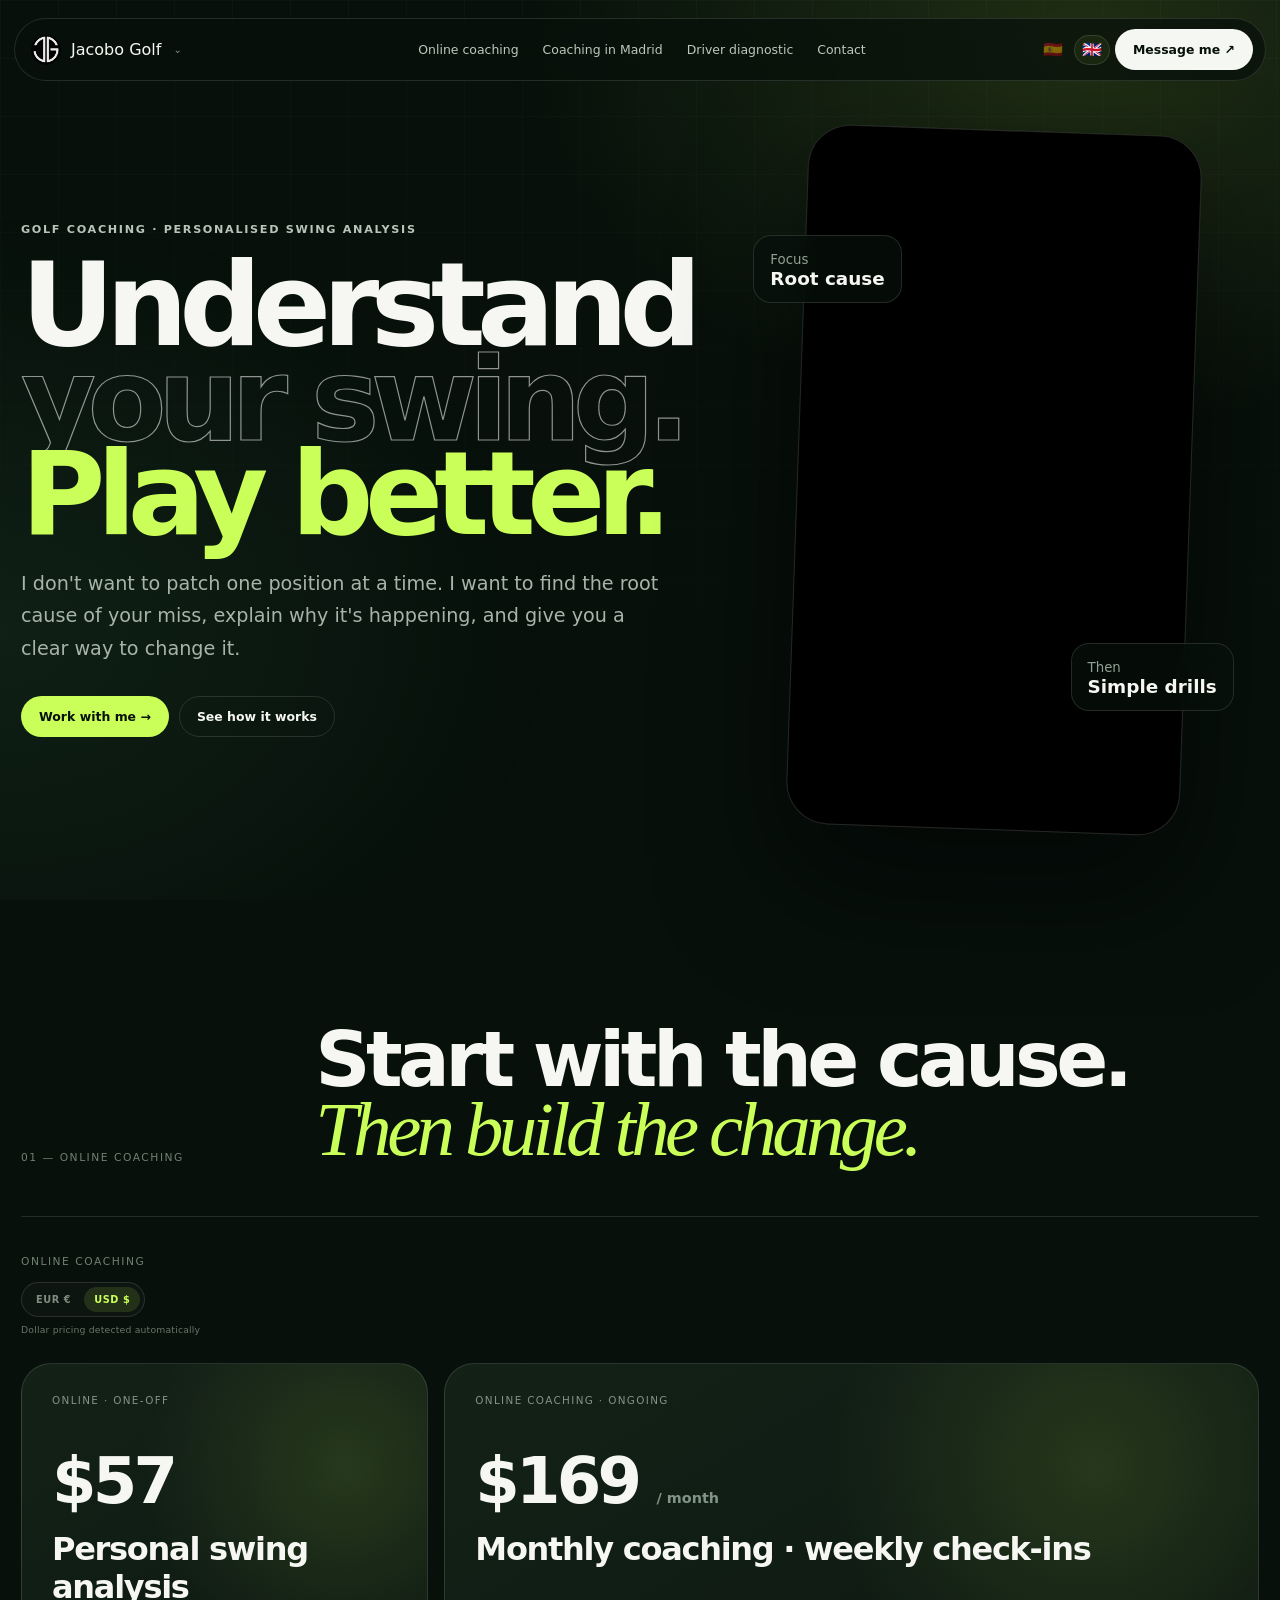
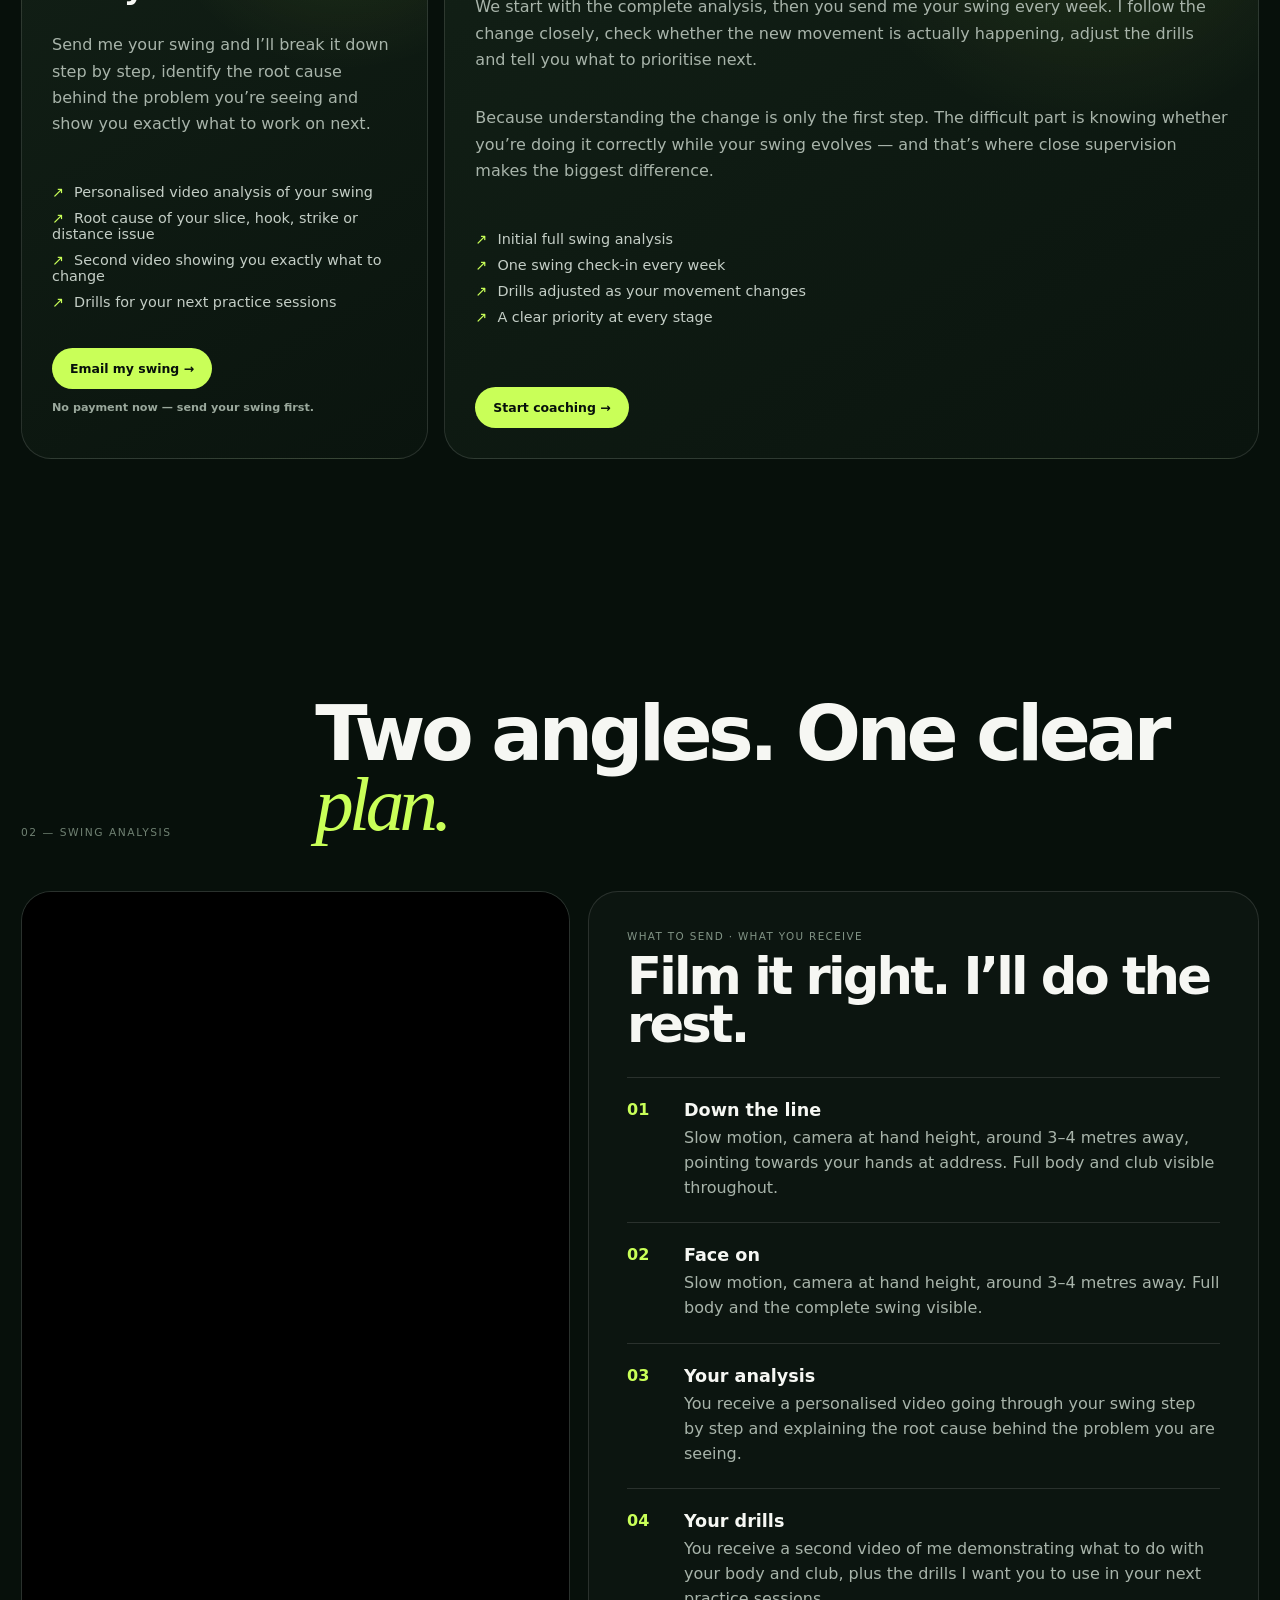
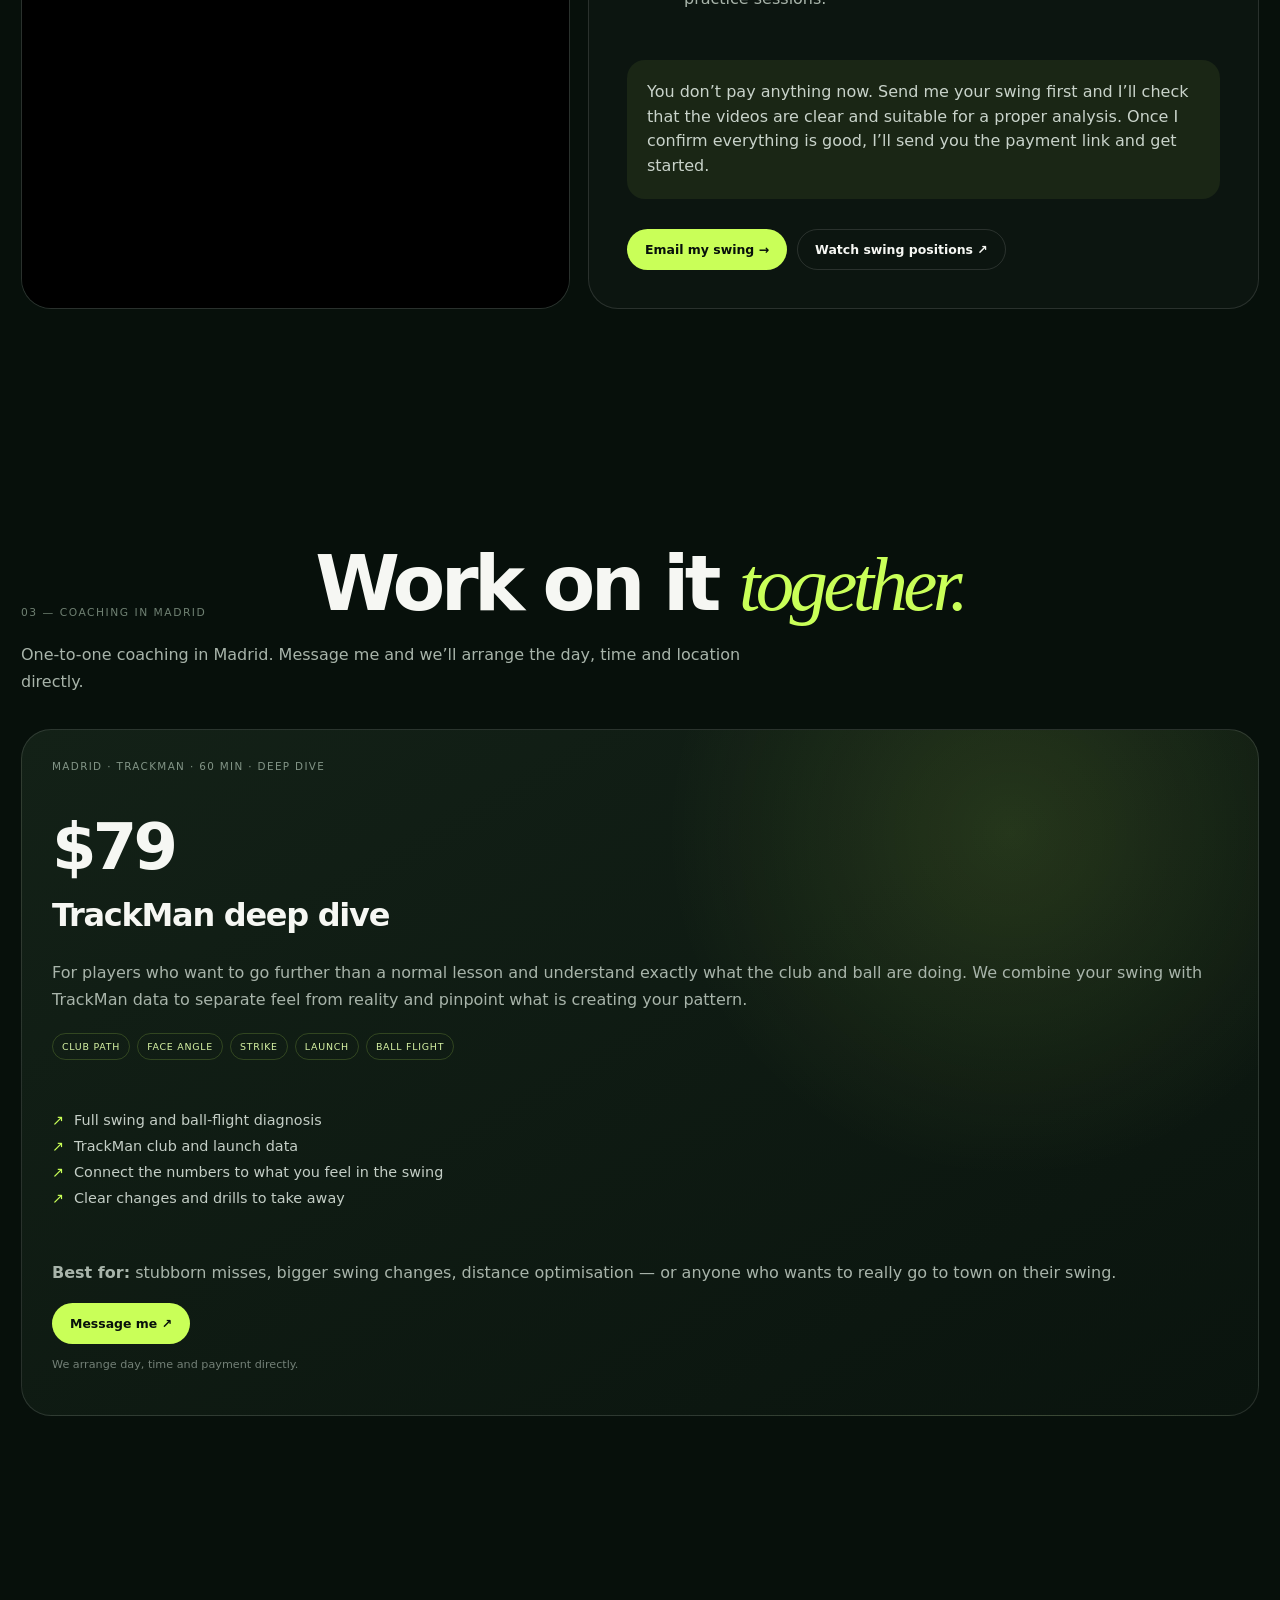
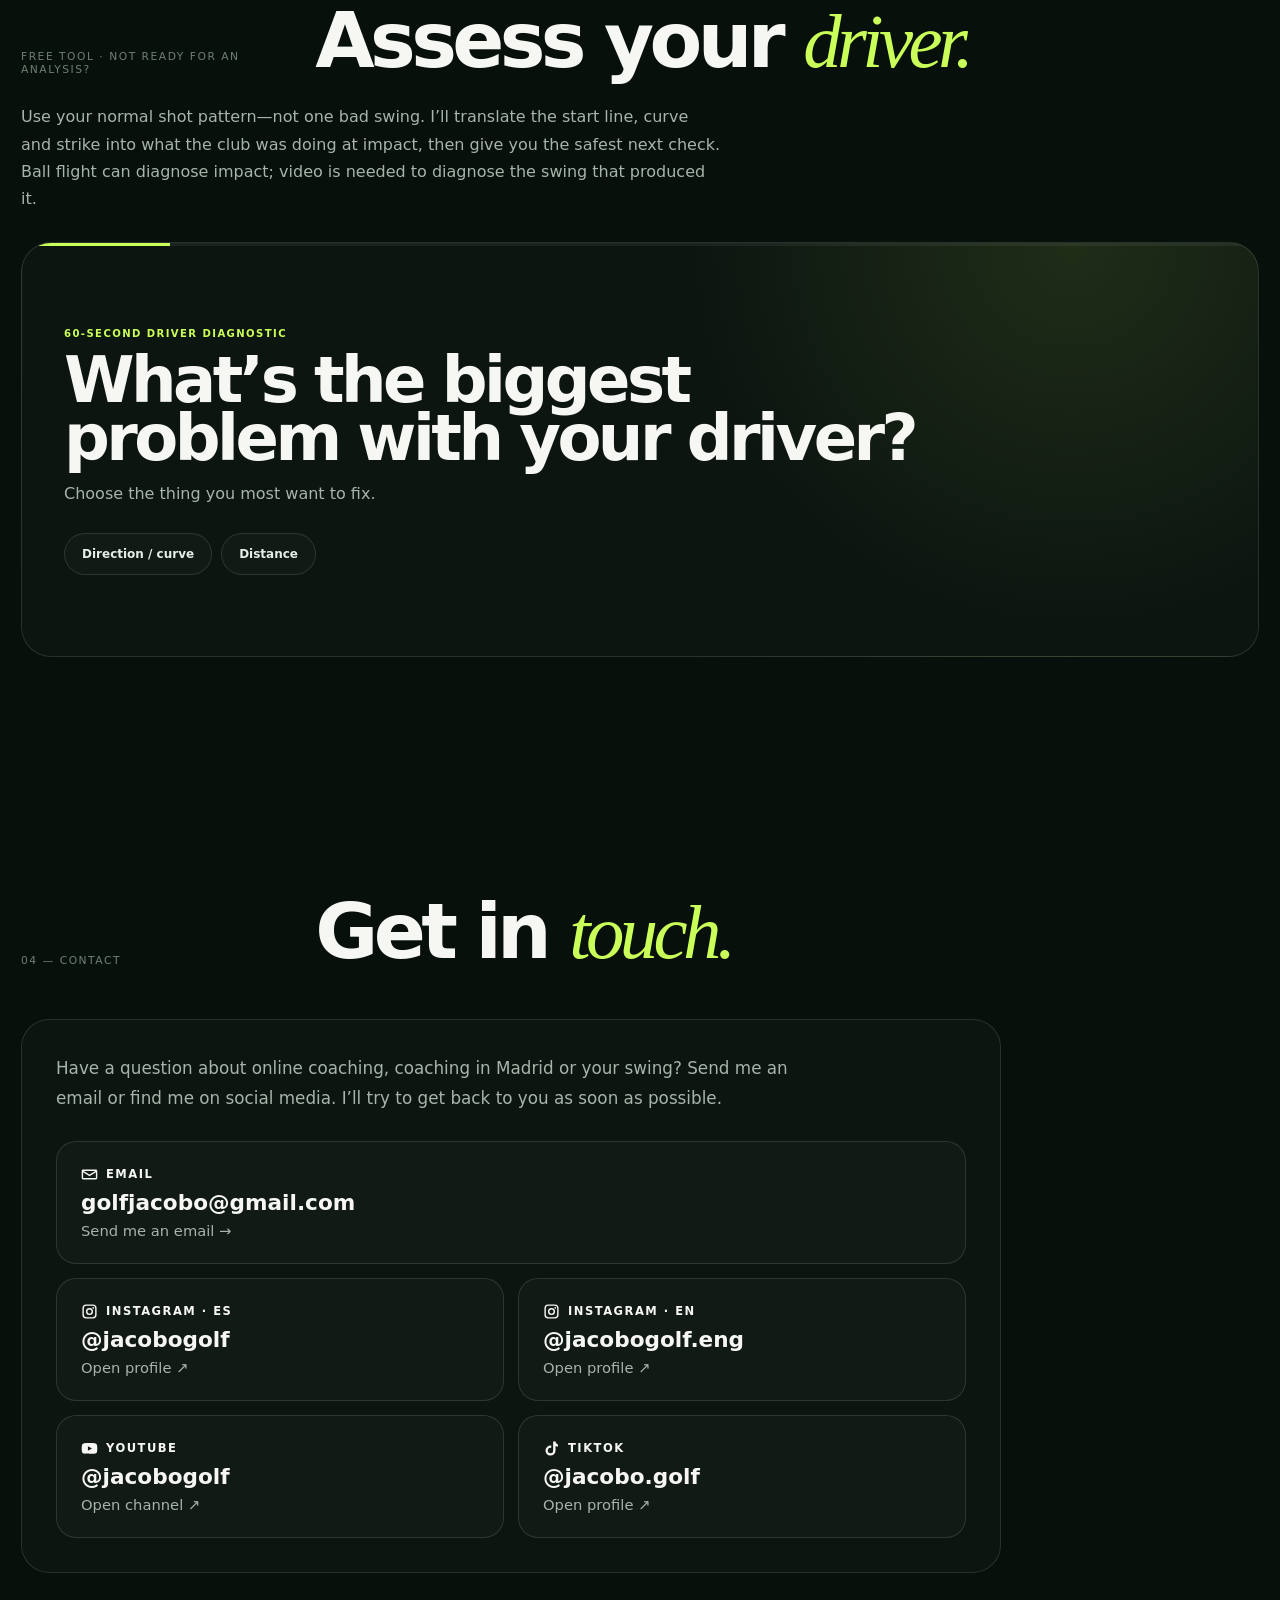
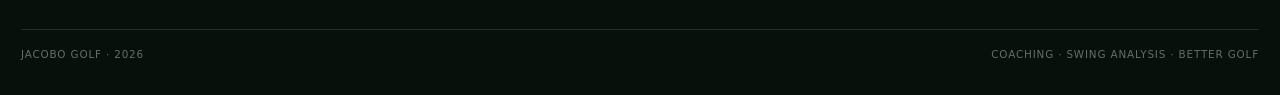
==== index.html @ b909fc0d "Rename jacobogolf-driver-google-form-connected.html to index.html" ====
<!doctype html>
<html lang="en"><head><meta charset="utf-8"><meta name="viewport" content="width=device-width,initial-scale=1"><meta name="theme-color" content="#07100b"><title>Jacobo Golf — Coaching & Swing Analysis</title><meta name="description" content="Golf coaching and personalised swing analysis with Jacobo Gabeiras.">
<style>
:root{--bg:#07100b;--panel:#0d1811;--panel2:#122019;--text:#f6f7f3;--muted:#a8b4aa;--line:rgba(255,255,255,.12);--lime:#c9ff58;--green:#78e09a;--max:1240px;--r:30px}*{box-sizing:border-box}html{scroll-behavior:smooth}body{margin:0;background:var(--bg);color:var(--text);font-family:Inter,ui-sans-serif,system-ui,-apple-system,BlinkMacSystemFont,"Segoe UI",sans-serif;overflow-x:hidden}a{color:inherit;text-decoration:none}.wrap{width:min(calc(100% - 42px),var(--max));margin:auto}.ambient{position:fixed;inset:0;z-index:-2;background:radial-gradient(900px 600px at 85% 5%,rgba(201,255,88,.13),transparent 65%),radial-gradient(800px 600px at 0 70%,rgba(120,224,154,.08),transparent 70%)}.grid{position:fixed;inset:0;z-index:-1;background-image:linear-gradient(rgba(255,255,255,.025) 1px,transparent 1px),linear-gradient(90deg,rgba(255,255,255,.025) 1px,transparent 1px);background-size:58px 58px;mask-image:linear-gradient(#000,transparent 90%)}
nav{position:fixed;z-index:20;top:18px;left:50%;transform:translateX(-50%);width:min(calc(100% - 28px),1280px);display:flex;align-items:center;justify-content:space-between;padding:10px 12px 10px 16px;border:1px solid var(--line);border-radius:999px;background:rgba(7,16,11,.72);backdrop-filter:blur(18px)}.brand{display:flex;align-items:center;gap:10px;font-weight:900}.brand img{width:30px;height:30px;border-radius:50%;object-fit:cover;filter:invert(1)}.links{display:flex;gap:24px;color:#bcc7bd;font-size:.78rem}.pill,.btn{border-radius:999px;padding:12px 17px;font-weight:850;font-size:.78rem;border:1px solid var(--line);display:inline-flex;align-items:center;justify-content:center;gap:8px}.pill{background:#f5f7f3;color:#07100b}.btn.primary{background:var(--lime);color:#07100b;border-color:transparent}.btn:hover,.pill:hover{transform:translateY(-2px)}
.hero{min-height:100vh;display:grid;grid-template-columns:1.05fr .95fr;gap:60px;align-items:center;padding:130px 0 75px}.eyebrow{font-size:.7rem;text-transform:uppercase;letter-spacing:.15em;color:#b8c5ba;font-weight:800}.hero h1{font-size:clamp(4.5rem,9vw,9.5rem);line-height:.82;letter-spacing:-.075em;margin:22px 0 26px}.hero h1 span{display:block;color:transparent;-webkit-text-stroke:1.2px rgba(255,255,255,.55)}.hero h1 em{display:block;color:var(--lime);font-style:normal}.hero p{font-size:clamp(1rem,1.5vw,1.22rem);line-height:1.7;color:var(--muted);max-width:650px}.actions{display:flex;gap:10px;flex-wrap:wrap;margin-top:30px}.hero-media{position:relative;height:700px;display:flex;justify-content:center}.phone{height:100%;aspect-ratio:512/910;border-radius:42px;overflow:hidden;border:1px solid rgba(255,255,255,.15);box-shadow:0 55px 120px rgba(0,0,0,.5);transform:rotate(2deg);background:#000}.phone video{width:100%;height:100%;object-fit:cover}.badge{position:absolute;background:rgba(7,16,11,.76);border:1px solid var(--line);backdrop-filter:blur(14px);border-radius:18px;padding:13px 16px}.badge b{display:block;font-size:1.15rem}.badge small{color:#91a096}.b1{left:0;top:15%}.b2{right:0;bottom:17%}.section{padding:120px 0}.head{display:grid;grid-template-columns:.28fr 1fr;gap:30px;align-items:end;margin-bottom:52px}.index{font-size:.67rem;color:#6f8072;text-transform:uppercase;letter-spacing:.14em}.head h2{font-size:clamp(3.2rem,6vw,6.5rem);line-height:.9;letter-spacing:-.06em;margin:0}.head h2 em{font-family:Georgia,serif;font-weight:400;color:var(--lime)}
.services{display:grid;grid-template-columns:repeat(3,1fr);gap:16px}.card{border:1px solid var(--line);border-radius:var(--r);padding:30px;background:linear-gradient(150deg,rgba(255,255,255,.055),rgba(255,255,255,.018));min-height:520px;position:relative;display:flex;flex-direction:column}.card.featured{background:radial-gradient(circle at 80% 15%,rgba(201,255,88,.12),transparent 30%),linear-gradient(150deg,#132117,#0a140e)}.kicker{font-size:.65rem;text-transform:uppercase;letter-spacing:.13em;color:#829486}.price{font-size:clamp(3.1rem,5vw,5.3rem);font-weight:900;letter-spacing:-.06em;margin:38px 0 2px}.price small{font-size:.9rem;color:#829486;letter-spacing:0}.card h3{font-size:2rem;letter-spacing:-.04em;margin:10px 0}.card p{color:var(--muted);line-height:1.65}.checks{list-style:none;padding:0;margin:20px 0 28px;color:#c4cec6;font-size:.9rem}.checks li{margin:10px 0}.checks li:before{content:"↗";color:var(--lime);margin-right:10px}.card .btn{margin-top:auto;width:fit-content}.note{font-size:.7rem!important;color:#738077!important;margin-top:12px!important}
.analysis{display:grid;grid-template-columns:.9fr 1.1fr;gap:18px}.guide,.deliver{border:1px solid var(--line);border-radius:var(--r);overflow:hidden;background:rgba(255,255,255,.025)}.guide video{width:100%;height:100%;min-height:610px;object-fit:cover;display:block;background:#000}.deliver{padding:38px}.deliver h3{font-size:clamp(2.5rem,4vw,4.5rem);line-height:.95;letter-spacing:-.055em;margin:10px 0 28px}.step{padding:22px 0;border-top:1px solid var(--line);display:grid;grid-template-columns:42px 1fr;gap:15px}.step b{color:var(--lime)}.step h4{margin:0 0 6px;font-size:1.1rem}.step p{margin:0;color:var(--muted);line-height:1.55}.quote{margin-top:26px;padding:20px;border-radius:18px;background:rgba(201,255,88,.07);color:#c9d3ca;line-height:1.55}.proof{display:grid;grid-template-columns:1fr 1fr;gap:18px}.proof-card{border:1px solid var(--line);border-radius:var(--r);padding:36px;background:rgba(255,255,255,.025)}.proof-card h3{font-size:clamp(2.2rem,4vw,4rem);letter-spacing:-.05em;margin:0 0 18px}.proof-card p{color:var(--muted);line-height:1.7}.coming{display:grid;place-items:center;min-height:360px;border-style:dashed;color:#78877a;text-align:center}.footer{padding:100px 0 35px}.footer h2{font-size:clamp(4rem,8vw,8.5rem);line-height:.84;letter-spacing:-.07em;margin:0}.footer h2 span{display:block;color:var(--lime)}.footer p{color:var(--muted);max-width:620px;line-height:1.7}.bottom{margin-top:60px;padding-top:18px;border-top:1px solid var(--line);display:flex;justify-content:space-between;color:#637065;font-size:.65rem;text-transform:uppercase;letter-spacing:.08em}.reveal{opacity:0;transform:translateY(22px);transition:.65s}.reveal.on{opacity:1;transform:none}
@media(max-width:900px){.links{display:none}.hero{grid-template-columns:1fr}.hero-media{height:590px}.services{grid-template-columns:1fr}.card{min-height:auto}.analysis,.proof{grid-template-columns:1fr}.head{grid-template-columns:1fr}.guide img{min-height:0}.section{padding:90px 0}}@media(max-width:560px){.wrap{width:min(calc(100% - 26px),var(--max))}.hero h1{font-size:17vw}.hero-media{height:510px}.badge{display:none}.head h2{font-size:13vw}.deliver{padding:26px}.card{padding:25px}.bottom{flex-direction:column;gap:8px}}

.service-group{grid-column:1/-1;margin:34px 0 0;padding-top:38px;border-top:1px solid var(--line);display:grid;grid-template-columns:.28fr 1fr;gap:30px;align-items:end}
.service-group:first-child{margin-top:0;padding-top:0;border-top:0}
.service-group .label{font-size:.67rem;color:#6f8072;text-transform:uppercase;letter-spacing:.14em}
.service-group h3{font-size:clamp(2rem,3.7vw,4rem);line-height:.95;letter-spacing:-.05em;margin:0}
.service-group h3 em{font-family:Georgia,serif;font-weight:400;color:var(--lime)}
.trackman-data{display:flex;gap:7px;flex-wrap:wrap;margin:4px 0 22px}
.trackman-data span{font-size:.59rem;letter-spacing:.08em;border:1px solid rgba(201,255,88,.18);border-radius:999px;padding:7px 9px;color:#d8f4a5}
@media(max-width:900px){.service-group{grid-template-columns:1fr}}

/* v4: mobile-first refinements, brand menu, real before/after */
.nav{position:relative}
.brand{cursor:pointer;background:none;border:0;color:inherit;font:inherit;padding:0}
.brand-chevron{font-size:.66rem;color:#7f8ca0;transition:transform .2s}
.brand[aria-expanded="true"] .brand-chevron{transform:rotate(180deg)}
.brand-menu{position:absolute;top:58px;left:14px;min-width:235px;padding:9px;border:1px solid var(--line);border-radius:18px;background:rgba(8,11,18,.97);backdrop-filter:blur(22px);box-shadow:0 24px 60px rgba(0,0,0,.42);opacity:0;visibility:hidden;transform:translateY(-7px);transition:.2s ease}
.brand-menu.open{opacity:1;visibility:visible;transform:none}
.brand-menu a{display:flex;justify-content:space-between;gap:20px;padding:11px 12px;border-radius:12px;color:#b9c4d3;font-size:.75rem;font-weight:750}
.brand-menu a:hover{background:rgba(255,255,255,.055);color:white}
.brand-menu small{color:#64738a;font-size:.57rem;text-transform:uppercase;letter-spacing:.09em}

.transformations{display:grid;gap:18px}
.transformation{border:1px solid var(--line);border-radius:var(--radius);padding:30px;background:linear-gradient(155deg,rgba(255,255,255,.045),rgba(255,255,255,.018))}
.transformation-head{display:flex;justify-content:space-between;align-items:flex-end;gap:22px;margin-bottom:22px}
.transformation-head h3{font-size:clamp(2rem,4vw,4rem);line-height:.95;letter-spacing:-.05em;margin:8px 0 0}
.transformation-head p{max-width:500px;color:#8e9bad;line-height:1.6;margin:0}
.ba-grid{display:grid;grid-template-columns:1fr 1fr;gap:12px}
.ba-video{position:relative;overflow:hidden;border-radius:22px;background:#05070b;border:1px solid rgba(255,255,255,.08)}
.ba-video video{display:block;width:100%;aspect-ratio:9/16;object-fit:cover;background:#05070b}
.ba-label{position:absolute;z-index:2;top:12px;left:12px;padding:7px 10px;border-radius:999px;background:rgba(7,10,16,.72);backdrop-filter:blur(12px);font-size:.62rem;font-weight:850;text-transform:uppercase;letter-spacing:.1em}
.ba-label.after{color:var(--lime)}

@media(max-width:980px){
  .nav-wrap{top:10px;padding:0 10px}.nav{padding:9px 10px 9px 14px}.nav-links{display:none}.cv-btn{padding:9px 12px}
  .hero{min-height:auto;grid-template-columns:1fr;padding:116px 0 52px;gap:22px}
  .portrait-wrap{min-height:0}.portrait{width:100%;max-width:500px;aspect-ratio:4/5;border-radius:28px}
  .section{padding:76px 0}.section-head{margin-bottom:35px}.focus-line{margin:-5px 0 38px}
  .service-group{margin-top:22px;padding-top:28px;gap:9px}
  .services{grid-template-columns:1fr!important}
  .card{grid-column:auto!important;min-height:0!important;padding:26px!important}
  .card .btn{position:static!important;margin-top:20px}.checks{margin-bottom:8px!important}
  .research-card{min-height:0}.research-card h3{margin:36px 0 10px}
  .footer{padding-top:75px}
}
@media(max-width:620px){
  .wrap{width:min(calc(100% - 24px),var(--max))}
  .brand{font-size:.86rem}.cv-btn{font-size:.66rem}
  .brand-menu{position:fixed;top:68px;left:10px;right:10px;min-width:0}
  .hero h1{font-size:clamp(3.05rem,16vw,5.05rem);line-height:.84;margin:18px 0 20px}
  .hero-intro{font-size:.97rem;line-height:1.6}.hero-meta{display:none}
  .actions{gap:8px}.btn{padding:12px 14px}
  .portrait-wrap{margin-top:6px}.portrait{width:100%;aspect-ratio:4/5;object-position:center}
  .f1{top:12px;left:10px}.f2{right:10px;bottom:14px}.float-card{padding:10px 12px;border-radius:14px}
  .section-title,.head h2{font-size:clamp(2.7rem,13vw,4.4rem)!important}
  .section-index,.index{font-size:.6rem}
  .service-group{display:block}.service-group h3{font-size:2.3rem;margin-top:8px}
  .card{margin-top:12px;border-radius:24px}.card h3{font-size:2.35rem!important}
  .card p{font-size:.93rem;line-height:1.58}.checks li{font-size:.87rem;line-height:1.45}
  .price{font-size:3.6rem!important}.trackman-data{gap:5px}.trackman-data span{font-size:.52rem;padding:6px 8px}
  .research-grid{grid-template-columns:1fr!important}.video-guide{border-radius:22px}
  .transformation{padding:17px;border-radius:24px}.transformation-head{display:block;margin-bottom:15px}
  .transformation-head h3{font-size:2.55rem}.transformation-head p{margin-top:10px;font-size:.88rem}
  .ba-grid{gap:7px}.ba-video{border-radius:15px}.ba-label{top:7px;left:7px;padding:5px 7px;font-size:.52rem}
  .footer h2{font-size:clamp(3rem,15vw,5.5rem)}.footer-bottom{margin-top:45px}
}


/* Compact before/after examples */
.results-compact{padding-top:84px;padding-bottom:92px}
.results-compact .section-head{margin-bottom:24px}
.results-intro{max-width:720px;color:#8f9bad;line-height:1.65;margin:0 0 28px}
.results-grid{display:grid;grid-template-columns:1fr 1fr;gap:16px}
.result-pair{border:1px solid var(--line);border-radius:24px;padding:16px;background:rgba(255,255,255,.02)}
.result-name{font-size:.7rem;font-weight:800;letter-spacing:.1em;text-transform:uppercase;color:#8d9aab;margin:0 0 10px 2px}
.result-videos{display:grid;grid-template-columns:1fr 1fr;gap:8px}
.result-video{position:relative;overflow:hidden;border-radius:16px;background:#05070b;aspect-ratio:9/16}
.result-video video{display:block;width:100%;height:100%;object-fit:cover}
.result-video span{position:absolute;z-index:2;top:8px;left:8px;padding:5px 7px;border-radius:999px;background:rgba(7,10,16,.7);backdrop-filter:blur(10px);font-size:.5rem;font-weight:850;letter-spacing:.09em;text-transform:uppercase}
.result-video span.after{color:var(--lime)}

@media(max-width:760px){
  .results-compact{padding-top:64px;padding-bottom:72px}
  .results-grid{grid-template-columns:1fr;gap:12px}
  .result-pair{padding:12px;border-radius:20px}
  .result-videos{gap:6px}
  .result-video{border-radius:14px}
}


/* Smaller, understated before/after examples */
.results-compact{padding-top:54px;padding-bottom:64px}
.results-compact .section-head{margin-bottom:16px}
.results-intro{max-width:620px;margin-bottom:20px}
.results-grid{
  display:grid;
  grid-template-columns:repeat(2,minmax(0,360px));
  justify-content:center;
  gap:14px;
}
.result-pair{
  padding:12px;
  border-radius:18px;
}
.result-copy{margin:0 0 9px 2px}
.result-name{margin:0 0 4px}
.result-copy p{
  margin:0;
  color:#8996a8;
  font-size:.76rem;
  line-height:1.4;
}
.result-videos{gap:6px}
.result-video{
  border-radius:12px;
  aspect-ratio:9/16;
}
.result-video video{
  width:100%;
  height:100%;
  object-fit:cover;
}
.result-video span{
  top:6px;
  left:6px;
  padding:4px 6px;
  font-size:.45rem;
}

@media(max-width:760px){
  .results-compact{padding-top:44px;padding-bottom:54px}
  .results-grid{
    grid-template-columns:1fr 1fr;
    gap:8px;
  }
  .result-pair{
    padding:8px;
    border-radius:15px;
  }
  .result-copy{margin-bottom:7px}
  .result-copy p{
    font-size:.66rem;
    line-height:1.32;
  }
  .result-name{font-size:.62rem}
  .result-videos{gap:4px}
  .result-video{border-radius:10px}
  .result-video span{
    top:4px;
    left:4px;
    padding:3px 5px;
    font-size:.4rem;
  }
}

.driver-tool{padding-top:70px}.driver-intro{max-width:700px;color:var(--muted);line-height:1.7;margin:-25px 0 30px}.driver-box{border:1px solid var(--line);border-radius:var(--r);background:radial-gradient(circle at 85% 0,rgba(201,255,88,.10),transparent 34%),rgba(255,255,255,.025);overflow:hidden}.driver-bar{height:3px;background:rgba(255,255,255,.06)}.driver-bar i{display:block;height:100%;width:10%;background:var(--lime);transition:.3s}.driver-stage{min-height:410px;padding:42px;display:flex;flex-direction:column;justify-content:center}.driver-kicker{font-size:.63rem;text-transform:uppercase;letter-spacing:.14em;color:var(--lime);font-weight:850;margin-bottom:12px}.driver-stage h3{font-size:clamp(2.5rem,5vw,5rem);line-height:.92;letter-spacing:-.055em;margin:0 0 13px;max-width:900px}.driver-stage>p{max-width:670px;color:var(--muted);line-height:1.65;margin:0 0 25px}.driver-options{display:flex;flex-wrap:wrap;gap:9px}.driver-choice{font:inherit;color:#e8ede8;background:rgba(255,255,255,.025);border:1px solid var(--line);border-radius:999px;padding:13px 17px;font-size:.75rem;font-weight:850;cursor:pointer}.driver-look{margin:23px 0;padding:18px;border:1px solid var(--line);border-radius:18px}.driver-look span{display:inline-block;border:1px solid rgba(255,255,255,.09);border-radius:999px;padding:6px 9px;margin:3px;font-size:.64rem}.driver-takeaway{margin-top:25px;padding-top:22px;border-top:1px solid var(--line)}.driver-result-copy,.driver-takeaway p{color:var(--muted);line-height:1.7;max-width:780px}.driver-back{border:0;background:none;color:#718077;font:inherit;font-size:.68rem;padding:0;margin-top:24px;cursor:pointer}.driver-reset{margin-left:7px}@media(max-width:560px){.driver-tool{padding-top:48px}.driver-stage{padding:28px 17px;min-height:430px}.driver-stage h3{font-size:clamp(2.5rem,12vw,3.7rem)}.driver-options{display:grid;grid-template-columns:1fr 1fr;width:100%;gap:7px}.driver-choice{border-radius:15px;padding:13px 8px;font-size:.67rem}.driver-reset{margin:8px 0 0}}
/* Navigation refresh */
nav{
  display:grid;
  grid-template-columns:1fr auto 1fr;
  align-items:center;
}
.brand{
  justify-self:start;
  cursor:pointer;
  background:none;
  border:0;
  color:inherit;
  font:inherit;
  padding:0;
}
.links{
  justify-self:center;
  align-items:center;
}
.pill{
  justify-self:end;
}
.brand-chevron{
  font-size:.62rem;
  color:#809083;
  margin-left:2px;
  transition:transform .2s ease;
}
.brand[aria-expanded="true"] .brand-chevron{transform:rotate(180deg)}

.brand-menu{
  position:absolute;
  top:58px;
  left:14px;
  min-width:245px;
  padding:9px;
  border:1px solid var(--line);
  border-radius:18px;
  background:rgba(7,16,11,.97);
  backdrop-filter:blur(22px);
  box-shadow:0 24px 60px rgba(0,0,0,.42);
  opacity:0;
  visibility:hidden;
  transform:translateY(-7px);
  transition:.2s ease;
}
.brand-menu.open{
  opacity:1;
  visibility:visible;
  transform:none;
}
.brand-menu a{
  display:flex;
  justify-content:space-between;
  gap:20px;
  padding:11px 12px;
  border-radius:12px;
  color:#bdc8bf;
  font-size:.75rem;
  font-weight:750;
}
.brand-menu a:hover{
  background:rgba(255,255,255,.055);
  color:white;
}
.brand-menu small{
  color:#69766c;
  font-size:.56rem;
  text-transform:uppercase;
  letter-spacing:.09em;
}

@media(max-width:900px){
  nav{
    display:flex;
    justify-content:space-between;
  }
  .links{display:none}
  .brand-menu{
    position:fixed;
    top:68px;
    left:10px;
    right:10px;
    min-width:0;
  }
}


/* Automatic EUR / USD pricing for online coaching */
.currency-switch{position:relative;z-index:5;pointer-events:auto;display:inline-flex;align-items:center;gap:3px;margin-top:14px;padding:4px;border:1px solid var(--line);border-radius:999px;background:rgba(255,255,255,.025)}
.currency-switch button{appearance:none;pointer-events:auto;border:0;background:transparent;color:#7f8d81;border-radius:999px;padding:7px 10px;font:inherit;font-size:.61rem;font-weight:850;letter-spacing:.06em;cursor:pointer;transition:.18s ease}
.currency-switch button.active{background:rgba(201,255,88,.12);color:var(--lime)}
.currency-note{display:block;margin-top:7px;color:#68766a;font-size:.58rem;letter-spacing:.02em}
@media(max-width:560px){.currency-switch{margin-top:11px}}


/* Language selector */
.nav-actions{justify-self:end;display:flex;align-items:center;gap:5px}
.lang-switch{display:flex;align-items:center;gap:3px}
.lang-switch{position:relative;z-index:40;pointer-events:auto}.lang-switch button{appearance:none;pointer-events:auto;border:1px solid transparent;background:transparent;border-radius:999px;padding:6px 7px;cursor:pointer;font-size:1rem;line-height:1;opacity:.48;transition:.18s}
.lang-switch button:hover{opacity:1;background:rgba(255,255,255,.04)}
.lang-switch button.active{opacity:1;border-color:var(--line);background:rgba(201,255,88,.07)}
@media(max-width:900px){.nav-actions{margin-left:auto}.lang-switch button{font-size:.95rem;padding:5px 6px}}


.hero h1 strong{display:block;font:inherit;color:var(--text);font-weight:900}
.footer h2 strong{display:block;font:inherit;font-weight:900}
.online-services,.inperson-services{display:grid;grid-template-columns:1fr 2fr;gap:16px}
#inperson .head{margin-bottom:22px}
.inperson-intro{color:var(--muted);line-height:1.7;max-width:720px;margin:0 0 34px}
#coaching .service-group{margin-bottom:28px}
@media(max-width:900px){
  .online-services,.inperson-services{grid-template-columns:1fr}
}


.contact-section{padding-bottom:56px}
.contact-card{max-width:980px;border:1px solid var(--line);border-radius:28px;padding:34px;background:rgba(255,255,255,.025)}
.contact-intro{max-width:760px;margin:0 0 28px;color:var(--muted);font-size:1.05rem;line-height:1.75}
.contact-options{display:grid;grid-template-columns:1fr 1fr;gap:14px}
.contact-option{display:flex;flex-direction:column;gap:7px;padding:24px;border:1px solid var(--line);border-radius:20px;text-decoration:none;color:var(--text);background:rgba(255,255,255,.025);transition:.2s ease}
.contact-option:hover{transform:translateY(-2px);border-color:rgba(255,255,255,.24);background:rgba(255,255,255,.045)}
.contact-option small{text-transform:uppercase;letter-spacing:.13em;color:var(--accent);font-weight:800;font-size:.72rem}
.contact-option strong{font-size:clamp(1.05rem,2vw,1.35rem);overflow-wrap:anywhere}
.contact-option span{color:var(--muted);font-size:.92rem}
.contact-footer{padding-top:0}
.contact-footer .bottom{margin-top:0}
@media(max-width:700px){
  .contact-card{padding:24px 18px}
  .contact-options{grid-template-columns:1fr}
}


/* Final contact + single TrackMan card */
.contact-options-expanded{grid-template-columns:repeat(2,minmax(0,1fr))}
.contact-options-expanded .contact-email{grid-column:1/-1}
.inperson-services{display:block}
.inperson-services .trackman-only{max-width:980px}
@media(max-width:700px){
  .contact-options-expanded{grid-template-columns:1fr}
  .contact-options-expanded .contact-email{grid-column:auto}
}


.contact-option small{display:flex;align-items:center;gap:8px}
.contact-icon{width:17px;height:17px;flex:0 0 17px;fill:currentColor}


.analysis-reassurance{
  margin-top:10px!important;
  color:#9aa89c!important;
  font-weight:700;
}


/* Driver assessment email capture */
.driver-email-capture{
  margin-top:28px;
  padding-top:26px;
  border-top:1px solid var(--line);
}
.driver-email-capture h4{
  margin:0 0 7px;
  font-size:1.25rem;
  letter-spacing:-.02em;
}
.driver-email-capture p{
  color:var(--muted);
  line-height:1.6;
  margin:0 0 14px;
  max-width:720px;
}
.driver-form-frame{
  width:100%;
  height:720px;
  border:0;
  border-radius:20px;
  background:#fff;
}
@media(max-width:560px){
  .driver-form-frame{height:790px}
}

</style>
<!-- Google tag (gtag.js) -->
<script async src="https://www.googletagmanager.com/gtag/js?id=G-EM07TWSKDV"></script>
<script>
  window.dataLayer = window.dataLayer || [];
  function gtag(){dataLayer.push(arguments);}
  gtag('js', new Date());
  gtag('config', 'G-EM07TWSKDV', {
    anonymize_ip: true
  });

  /* Important-link click tracking */
  document.addEventListener("click", function(event) {
    const link = event.target.closest("a[data-analytics]");
    if (!link) return;

    const section = link.closest("section, nav, footer");
    const sectionName = section
      ? (section.id || (section.tagName.toLowerCase() === "nav" ? "navigation" : section.tagName.toLowerCase()))
      : "unknown";

    gtag("event", "site_link_click", {
      click_target: link.dataset.analytics,
      page_section: sectionName,
      page_language: document.documentElement.lang || "unknown",
      displayed_currency: document.documentElement.dataset.currency || "unknown"
    });
  });
</script>
</head><body><div class="ambient"></div><div class="grid"></div>

<nav>
  <button class="brand" id="brandToggle" type="button" aria-expanded="false" aria-controls="brandMenu">
    <img src="assets/images/logo.jpeg" alt="Jacobo Golf">Jacobo Golf<span class="brand-chevron">⌄</span>
  </button>

  <div class="brand-menu" id="brandMenu">
    <a href="#coaching"><span data-i18n="nav_online">Online coaching</span><small>01</small></a>
    <a href="#inperson"><span data-i18n="nav_inperson">Coaching in Madrid</span><small>02</small></a>
    <a href="#driver-fix"><span data-i18n="nav_driver">Driver diagnostic</span><small>03</small></a>
    <a href="#contact"><span data-i18n="nav_contact">Contact</span><small>04</small></a>
  </div>

  <div class="links">
    <a href="#coaching" data-i18n="nav_online">Online coaching</a>
    <a href="#inperson" data-i18n="nav_inperson">Coaching in Madrid</a>
    <a href="#driver-fix" data-i18n="nav_driver">Driver diagnostic</a>
    <a href="#contact" data-i18n="nav_contact">Contact</a>
  </div>

<div class="nav-actions">
    <div class="lang-switch" id="langSwitch" aria-label="Language">
      <button type="button" data-lang="es" title="Español" aria-label="Español" onclick="window.jgSetLanguage && window.jgSetLanguage('es')">🇪🇸</button>
      <button type="button" data-lang="en" title="English" aria-label="English" onclick="window.jgSetLanguage && window.jgSetLanguage('en')">🇬🇧</button>
    </div>
    <a class="pill" href="#contact" data-i18n="message_me" data-analytics="nav_contact">Message me ↗</a>
  </div>
</nav>


<main id="top">
<section class="hero wrap">
  <div class="reveal">
    <div class="eyebrow" data-i18n="hero_eyebrow">Golf coaching · Personalised swing analysis</div>
    <h1><strong data-i18n="hero_understand">Understand</strong><span data-i18n="hero_swing">your swing.</span><em data-i18n="hero_play">Play better.</em></h1>
    <p data-i18n="hero_copy">I don't want to patch one position at a time. I want to find the root cause of your miss, explain why it's happening, and give you a clear way to change it.</p>
    <div class="actions"><a class="btn primary" href="#coaching" data-i18n="work_with_me">Work with me →</a><a class="btn" href="#analysis" data-i18n="see_how">See how it works</a></div>
  </div>
  <div class="hero-media reveal">
    <div class="phone"><video autoplay muted loop playsinline preload="metadata"><source src="assets/video/driver-positions.mp4" type="video/mp4"></video></div>
    <div class="badge b1"><small data-i18n="focus">Focus</small><b data-i18n="root_cause">Root cause</b></div>
    <div class="badge b2"><small data-i18n="then">Then</small><b data-i18n="simple_drills">Simple drills</b></div>
  </div>
</section>

<section id="coaching" class="section wrap">
  <div class="head reveal">
    <div class="index" data-i18n="online_index">01 — Online coaching</div>
    <h2><span data-i18n="online_title_a">Start with the cause.</span> <em data-i18n="online_title_b">Then build the change.</em></h2>
  </div>

  <div class="service-group reveal">
    <div>
      <div class="label" data-i18n="online_label">Online coaching</div>
      <div class="currency-switch" id="currencySwitch" aria-label="Choose currency">
        <button type="button" data-currency="EUR" onclick="window.jgSetCurrency && window.jgSetCurrency('EUR')">EUR €</button>
        <button type="button" data-currency="USD" onclick="window.jgSetCurrency && window.jgSetCurrency('USD')">USD $</button>
      </div>
      <span class="currency-note" id="currencyNote" data-i18n="currency_region">Pricing shown for your region</span>
    </div>
  </div>

  <div class="services online-services">
    <article class="card featured reveal">
      <div class="kicker" data-i18n="analysis_kicker">Online · One-off</div>
      <div class="price" data-price-eur="€50" data-price-usd="$57">€50</div>
      <h3 data-i18n="analysis_name">Personal swing analysis</h3>
      <p data-i18n="analysis_copy">Send me your swing and I’ll break it down step by step, identify the root cause behind the problem you’re seeing and show you exactly what to work on next.</p>
      <ul class="checks">
        <li data-i18n="analysis_li1">Personalised video analysis of your swing</li>
        <li data-i18n="analysis_li2">Root cause of your slice, hook, strike or distance issue</li>
        <li data-i18n="analysis_li3">Second video showing you exactly what to change</li>
        <li data-i18n="analysis_li4">Drills for your next practice sessions</li>
      </ul>
      <a class="btn primary" href="mailto:golfjacobo@gmail.com?subject=Swing%20analysis" data-i18n="send_swing" data-analytics="swing_email">Send my swing →</a><p class="note analysis-reassurance" data-i18n="analysis_no_payment">No payment now — send your swing first.</p>
    </article>

    <article class="card featured reveal trackman-only">
      <div class="kicker" data-i18n="weekly_kicker">Online coaching · Ongoing</div>
      <div class="price" data-price-eur="€150 <small>/ mes</small>" data-price-usd="$169 <small>/ month</small>">€150 <small>/ mes</small></div>
      <h3 data-i18n="weekly_name">Monthly coaching · weekly check-ins</h3>
      <p data-i18n="weekly_copy1">We start with the complete analysis, then you send me your swing every week. I follow the change closely, check whether the new movement is actually happening, adjust the drills and tell you what to prioritise next.</p>
      <p data-i18n="weekly_copy2">Because understanding the change is only the first step. The difficult part is knowing whether you’re doing it correctly while your swing evolves — and that’s where close supervision makes the biggest difference.</p>
      <ul class="checks">
        <li data-i18n="weekly_li1">Initial full swing analysis</li>
        <li data-i18n="weekly_li2">One swing check-in every week</li>
        <li data-i18n="weekly_li3">Drills adjusted as your movement changes</li>
        <li data-i18n="weekly_li4">A clear priority at every stage</li>
      </ul>
      <a class="btn primary" href="PASTE_TALLY_COACHING_EUR_HERE" data-tally-destination="coaching" data-i18n="start_coaching">Start coaching →</a>
    </article>
  </div>
</section>

<section id="analysis" class="section wrap">
  <div class="head reveal">
    <div class="index" data-i18n="how_index">02 — Swing analysis</div>
    <h2><span data-i18n="how_title_a">Two angles.</span> <span data-i18n="how_title_b">One clear</span> <em data-i18n="how_title_c">plan.</em></h2>
  </div>
  <div class="analysis">
    <div class="guide reveal"><video autoplay muted loop playsinline preload="metadata" aria-label="Face-on and down-the-line filming guide"><source src="assets/video/dtl-faceon.mp4" type="video/mp4"></video></div>
    <div class="deliver reveal">
      <div class="kicker" data-i18n="what_send">What to send · What you receive</div>
      <h3 data-i18n="film_right">Film it right. I’ll do the rest.</h3>
      <div class="step"><b>01</b><div><h4 data-i18n="dtl">Down the line</h4><p data-i18n="dtl_copy">Slow motion, camera at hand height, around 3–4 metres away, pointing towards your hands at address. Full body and club visible throughout.</p></div></div>
      <div class="step"><b>02</b><div><h4 data-i18n="fo">Face on</h4><p data-i18n="fo_copy">Slow motion, camera at hand height, around 3–4 metres away. Full body and the complete swing visible.</p></div></div>
      <div class="step"><b>03</b><div><h4 data-i18n="your_analysis">Your analysis</h4><p data-i18n="your_analysis_copy">You receive a personalised video going through your swing step by step and explaining the root cause behind the problem you are seeing.</p></div></div>
      <div class="step"><b>04</b><div><h4 data-i18n="your_drills">Your drills</h4><p data-i18n="your_drills_copy">You receive a second video of me demonstrating what to do with your body and club, plus the drills I want you to use in your next practice sessions.</p></div></div>
      <div class="quote" data-i18n="payment_note">Before payment, I check that your videos are good enough to analyse. Once everything is clear, you complete payment and I get to work.</div>
      <div class="actions"><a class="btn primary" href="mailto:golfjacobo@gmail.com?subject=Swing%20analysis" data-i18n="upload_swing" data-analytics="swing_email">Upload my swing →</a><a class="btn" href="https://www.instagram.com/reel/DbYfWAgsVIc/" target="_blank" data-i18n="watch_positions">Watch swing positions ↗</a></div>
    </div>
  </div>
</section>

<section id="inperson" class="section wrap">
  <div class="head reveal">
    <div class="index" data-i18n="inperson_index">03 — Coaching in Madrid</div>
    <h2><span data-i18n="inperson_title_a">Work on it</span> <em data-i18n="inperson_title_b">together.</em></h2>
  </div>
  <p class="inperson-intro reveal" data-i18n="inperson_intro">One-to-one coaching in Madrid. Message me and we’ll arrange the day, time and location directly.</p>
  <div class="services inperson-services">
<article class="card featured reveal" style="grid-column:span 2">
      <div class="kicker" data-i18n="track_kicker">Madrid · TrackMan · 60 min · Deep dive</div>
      <div class="price" data-price-eur="€70" data-price-usd="$79">€70</div>
      <h3 data-i18n="track_name">TrackMan deep dive</h3>
      <p data-i18n="track_copy">For players who want to go further than a normal lesson and understand exactly what the club and ball are doing. We combine your swing with TrackMan data to separate feel from reality and pinpoint what is creating your pattern.</p>
      <div class="trackman-data"><span data-i18n="club_path">CLUB PATH</span><span data-i18n="face_angle">FACE ANGLE</span><span data-i18n="strike">STRIKE</span><span data-i18n="launch">LAUNCH</span><span data-i18n="ball_flight">BALL FLIGHT</span></div>
      <ul class="checks"><li data-i18n="track_li1">Full swing and ball-flight diagnosis</li><li data-i18n="track_li2">TrackMan club and launch data</li><li data-i18n="track_li3">Connect the numbers to what you feel in the swing</li><li data-i18n="track_li4">Clear changes and drills to take away</li></ul>
      <p><strong data-i18n="best_for">Best for:</strong> <span data-i18n="best_for_copy">stubborn misses, bigger swing changes, distance optimisation — or anyone who wants to really go to town on their swing.</span></p>
      <a class="btn primary" href="#contact" data-i18n="message_me" data-analytics="trackman_contact">Message me ↗</a>
      <p class="note" data-i18n="arrange_direct">We arrange day, time and payment directly.</p>
    </article>
  </div>
</section>
<section id="driver-fix" class="section wrap driver-tool">
  <div class="head reveal"><div class="index" data-i18n="driver_kicker">Free tool · Not ready for an analysis?</div><h2><span data-i18n="driver_title_a">Assess your</span> <em data-i18n="driver_title_b">driver.</em></h2></div>
  <p class="driver-intro reveal" data-i18n="driver_intro">Use your normal shot pattern—not one bad swing. I’ll translate the start line, curve and strike into what the club was doing at impact, then give you the safest next check. Ball flight can diagnose impact; video is needed to diagnose the swing that produced it.</p>
  <div class="driver-box reveal"><div class="driver-bar"><i id="driverProgress"></i></div><div class="driver-stage" id="driverStage"></div></div>
</section>


<section id="contact" class="section wrap contact-section">
  <div class="head reveal">
    <div class="index" data-i18n="contact_index">04 — Contact</div>
    <h2><span data-i18n="contact_title_a">Get in</span> <em data-i18n="contact_title_b">touch.</em></h2>
  </div>

  <div class="contact-card reveal">
    <p class="contact-intro" data-i18n="contact_copy">Have a question about online coaching, coaching in Madrid or your swing? Send me an email or find me on social media. I’ll try to get back to you as soon as possible.</p>

    <div class="contact-options contact-options-expanded">
      <a class="contact-option contact-email" href="mailto:golfjacobo@gmail.com" data-analytics="contact_email">
        <small><svg class="contact-icon" viewBox="0 0 24 24" aria-hidden="true"><path d="M3 5h18a2 2 0 0 1 2 2v10a2 2 0 0 1-2 2H3a2 2 0 0 1-2-2V7a2 2 0 0 1 2-2Zm9 7.1L20.2 7H3.8L12 12.1Zm0 2.3L3 8.8V17h18V8.8l-9 5.6Z"/></svg>Email</small>
        <strong>golfjacobo@gmail.com</strong>
        <span data-i18n="email_me">Send me an email →</span>
      </a>
      <a class="contact-option" href="https://www.instagram.com/jacobogolf/" target="_blank" rel="noopener" data-analytics="instagram_es">
        <small><svg class="contact-icon" viewBox="0 0 24 24" aria-hidden="true"><path d="M7.4 2h9.2A5.4 5.4 0 0 1 22 7.4v9.2a5.4 5.4 0 0 1-5.4 5.4H7.4A5.4 5.4 0 0 1 2 16.6V7.4A5.4 5.4 0 0 1 7.4 2Zm0 2A3.4 3.4 0 0 0 4 7.4v9.2A3.4 3.4 0 0 0 7.4 20h9.2a3.4 3.4 0 0 0 3.4-3.4V7.4A3.4 3.4 0 0 0 16.6 4H7.4Zm9.85 1.5a1.25 1.25 0 1 1 0 2.5 1.25 1.25 0 0 1 0-2.5ZM12 7a5 5 0 1 1 0 10 5 5 0 0 1 0-10Zm0 2a3 3 0 1 0 0 6 3 3 0 0 0 0-6Z"/></svg>Instagram · ES</small><strong>@jacobogolf</strong><span data-i18n="social_open">Open profile ↗</span>
      </a>
      <a class="contact-option" href="https://www.instagram.com/jacobogolf.eng/" target="_blank" rel="noopener" data-analytics="instagram_en">
        <small><svg class="contact-icon" viewBox="0 0 24 24" aria-hidden="true"><path d="M7.4 2h9.2A5.4 5.4 0 0 1 22 7.4v9.2a5.4 5.4 0 0 1-5.4 5.4H7.4A5.4 5.4 0 0 1 2 16.6V7.4A5.4 5.4 0 0 1 7.4 2Zm0 2A3.4 3.4 0 0 0 4 7.4v9.2A3.4 3.4 0 0 0 7.4 20h9.2a3.4 3.4 0 0 0 3.4-3.4V7.4A3.4 3.4 0 0 0 16.6 4H7.4Zm9.85 1.5a1.25 1.25 0 1 1 0 2.5 1.25 1.25 0 0 1 0-2.5ZM12 7a5 5 0 1 1 0 10 5 5 0 0 1 0-10Zm0 2a3 3 0 1 0 0 6 3 3 0 0 0 0-6Z"/></svg>Instagram · EN</small><strong>@jacobogolf.eng</strong><span data-i18n="social_open">Open profile ↗</span>
      </a>
      <a class="contact-option" href="https://www.youtube.com/@jacobogolf" target="_blank" rel="noopener" data-analytics="youtube">
        <small><svg class="contact-icon" viewBox="0 0 24 24" aria-hidden="true"><path d="M23 12s0-3.4-.44-5.03a3.1 3.1 0 0 0-2.18-2.2C18.76 4.33 12 4.33 12 4.33s-6.76 0-8.38.44a3.1 3.1 0 0 0-2.18 2.2C1 8.6 1 12 1 12s0 3.4.44 5.03a3.1 3.1 0 0 0 2.18 2.2c1.62.44 8.38.44 8.38.44s6.76 0 8.38-.44a3.1 3.1 0 0 0 2.18-2.2C23 15.4 23 12 23 12Zm-13.25 3.2V8.8L15.5 12l-5.75 3.2Z"/></svg>YouTube</small><strong>@jacobogolf</strong><span data-i18n="social_channel">Open channel ↗</span>
      </a>
      <a class="contact-option" href="https://www.tiktok.com/@jacobo.golf" target="_blank" rel="noopener" data-analytics="tiktok">
        <small><svg class="contact-icon" viewBox="0 0 24 24" aria-hidden="true"><path d="M14.3 2h3.4c.3 1.8 1.35 3.3 3.3 4.15v3.4a9.3 9.3 0 0 1-3.3-1.05v6.4A7.1 7.1 0 1 1 11.6 7.9v3.45a3.75 3.75 0 1 0 2.7 3.55V2Z"/></svg>TikTok</small><strong>@jacobo.golf</strong><span data-i18n="social_open">Open profile ↗</span>
      </a>
    </div>
  </div>
</section>

<footer class="footer wrap reveal contact-footer">
  <div class="bottom"><span>Jacobo Golf · 2026</span><span data-i18n="footer_tag">Coaching · Swing analysis · Better golf</span></div>
</footer>

</main>

<script>

/* ============================================================
   JACOBO GOLF — TALLY LINKS
   FUTURE EDITS: change ONLY the four URLs below.
   ============================================================ */
const JG_TALLY_LINKS = {
  EUR: {
    analysis: "PASTE_TALLY_ANALYSIS_EUR_HERE",
    coaching: "PASTE_TALLY_COACHING_EUR_HERE"
  },
  USD: {
    analysis: "PASTE_TALLY_ANALYSIS_USD_HERE",
    coaching: "PASTE_TALLY_COACHING_USD_HERE"
  }
};

window.jgCurrentCurrency = window.jgCurrentCurrency || 'EUR';

window.jgUpdateTallyLinks = function(currency){
  window.jgCurrentCurrency = currency;
  const links = JG_TALLY_LINKS[currency] || JG_TALLY_LINKS.EUR;
  document.querySelectorAll('[data-tally-destination="coaching"]').forEach(el=>{
    el.href = links.coaching;
  });
};
const io=new IntersectionObserver(es=>es.forEach(e=>{if(e.isIntersecting){e.target.classList.add('on');io.unobserve(e.target)}}),{threshold:.1});document.querySelectorAll('.reveal').forEach(x=>io.observe(x));
window.jgUpdateTallyLinks(window.jgCurrentCurrency);

/* Bilingual layer */
window.JG_TEXT={"en": {"nav_home": "Home", "nav_online": "Online coaching", "nav_how": "How it works", "nav_inperson": "Coaching in Madrid", "nav_results": "Before / after", "nav_driver": "Driver diagnostic", "nav_free": "Free", "message_me": "Message me ↗", "hero_eyebrow": "Golf coaching · Personalised swing analysis", "hero_understand": "Understand", "hero_swing": "your swing.", "hero_play": "Play better.", "hero_copy": "I don't want to patch one position at a time. I want to find the root cause of your miss, explain why it's happening, and give you a clear way to change it.", "work_with_me": "Work with me →", "see_how": "See how it works", "focus": "Focus", "root_cause": "Root cause", "then": "Then", "simple_drills": "Simple drills", "online_index": "01 — Online coaching", "online_title_a": "Start with the cause.", "online_title_b": "Then build the change.", "online_label": "Online coaching", "currency_region": "Pricing shown for your region", "analysis_kicker": "Online · One-off", "analysis_name": "Personal swing analysis", "analysis_copy": "Send me your swing and I’ll break it down step by step, identify the root cause behind the problem you’re seeing and show you exactly what to work on next.", "analysis_li1": "Personalised video analysis of your swing", "analysis_li2": "Root cause of your slice, hook, strike or distance issue", "analysis_li3": "Second video showing you exactly what to change", "analysis_li4": "Drills for your next practice sessions", "send_swing": "Email my swing →", "weekly_kicker": "Online coaching · Ongoing", "weekly_name": "Monthly coaching · weekly check-ins", "weekly_copy1": "We start with the complete analysis, then you send me your swing every week. I follow the change closely, check whether the new movement is actually happening, adjust the drills and tell you what to prioritise next.", "weekly_copy2": "Because understanding the change is only the first step. The difficult part is knowing whether you’re doing it correctly while your swing evolves — and that’s where close supervision makes the biggest difference.", "weekly_li1": "Initial full swing analysis", "weekly_li2": "One swing check-in every week", "weekly_li3": "Drills adjusted as your movement changes", "weekly_li4": "A clear priority at every stage", "start_coaching": "Start coaching →", "per_month": "/ month", "how_index": "02 — Swing analysis", "how_title_a": "Two angles.", "how_title_b": "One clear", "how_title_c": "plan.", "what_send": "What to send · What you receive", "film_right": "Film it right. I’ll do the rest.", "dtl": "Down the line", "dtl_copy": "Slow motion, camera at hand height, around 3–4 metres away, pointing towards your hands at address. Full body and club visible throughout.", "fo": "Face on", "fo_copy": "Slow motion, camera at hand height, around 3–4 metres away. Full body and the complete swing visible.", "your_analysis": "Your analysis", "your_analysis_copy": "You receive a personalised video going through your swing step by step and explaining the root cause behind the problem you are seeing.", "your_drills": "Your drills", "your_drills_copy": "You receive a second video of me demonstrating what to do with your body and club, plus the drills I want you to use in your next practice sessions.", "payment_note": "You don’t pay anything now. Send me your swing first and I’ll check that the videos are clear and suitable for a proper analysis. Once I confirm everything is good, I’ll send you the payment link and get started.", "upload_swing": "Email my swing →", "watch_positions": "Watch swing positions ↗", "inperson_index": "03 — Coaching in Madrid", "inperson_title_a": "Work on it", "inperson_title_b": "together.", "inperson_intro": "One-to-one coaching in Madrid. Message me and we’ll arrange the day, time and location directly.", "range_kicker": "Madrid · In person · 60 min", "range_name": "Range coaching", "range_copy": "A one-to-one session focused on what is actually limiting your ball flight and consistency.", "range_li1": "60-minute private coaching session", "range_li2": "Clear diagnosis and priorities", "range_li3": "Drills to take into practice", "arrange_direct": "We arrange day, time and payment directly.", "track_kicker": "Madrid · TrackMan · 60 min · Deep dive", "track_name": "TrackMan deep dive", "track_copy": "For players who want to go further than a normal lesson and understand exactly what the club and ball are doing. We combine your swing with TrackMan data to separate feel from reality and pinpoint what is creating your pattern.", "club_path": "CLUB PATH", "face_angle": "FACE ANGLE", "strike": "STRIKE", "launch": "LAUNCH", "ball_flight": "BALL FLIGHT", "track_li1": "Full swing and ball-flight diagnosis", "track_li2": "TrackMan club and launch data", "track_li3": "Connect the numbers to what you feel in the swing", "track_li4": "Clear changes and drills to take away", "best_for": "Best for:", "best_for_copy": "stubborn misses, bigger swing changes, distance optimisation — or anyone who wants to really go to town on their swing.", "results_index": "04 — A few examples", "results_title_a": "Small changes.", "results_title_b": "Better patterns.", "results_intro": "A couple of examples from players I’ve worked with. Just simple before / after swings — the focus is always on improving the pattern, not chasing a picture-perfect position.", "marina_copy": "More relaxed and consistent in just two sessions.", "tarsha_copy": "Easier swing, better tempo and much more distance", "before": "Before", "after": "After", "driver_kicker": "Free tool · Not ready for an analysis?", "driver_title_a": "Assess your", "driver_title_b": "driver.", "driver_intro": "Use your normal shot pattern—not one bad swing. I’ll translate the start line, curve and strike into what the club was doing at impact, then give you the safest next check. Ball flight can diagnose impact; video is needed to diagnose the swing that produced it.", "contact_index": "04 — Contact", "contact_title_a": "Get in", "contact_title_b": "touch.", "contact_copy": "Have a question about online coaching, coaching in Madrid or your swing? Send me an email or find me on social media. I’ll try to get back to you as soon as possible.", "email_me": "Send me an email →", "instagram": "Message me on Instagram ↗", "footer_tag": "Coaching · Swing analysis · Better golf", "social_open": "Open profile ↗", "social_channel": "Open channel ↗", "analysis_no_payment": "No payment now — send your swing first.", "email_result_title": "Keep your driver assessment.", "email_result_copy": "Enter your email below and Google will send you a copy of this assessment so you can come back to it later."}, "es": {"nav_home": "Inicio", "nav_online": "Coaching online", "nav_how": "Cómo funciona", "nav_inperson": "Coaching en Madrid", "nav_results": "Antes / después", "nav_driver": "Diagnóstico de driver", "nav_free": "Gratis", "message_me": "Escríbeme ↗", "hero_eyebrow": "Coaching de golf · Análisis personalizado de swing", "hero_understand": "Entiende", "hero_swing": "tu swing.", "hero_play": "Juega mejor.", "hero_copy": "No quiero ir parcheando posiciones una a una. Quiero encontrar la causa raíz de tu fallo, explicarte por qué ocurre y darte una forma clara de cambiarlo.", "work_with_me": "Trabaja conmigo →", "see_how": "Ver cómo funciona", "focus": "Enfoque", "root_cause": "Causa raíz", "then": "Después", "simple_drills": "Ejercicios simples", "online_index": "01 — Coaching online", "online_title_a": "Empieza por la causa.", "online_title_b": "Después construye el cambio.", "online_label": "Coaching online", "currency_region": "Precios mostrados según tu región", "analysis_kicker": "Online · Pago único", "analysis_name": "Análisis personalizado de swing", "analysis_copy": "Envíame tu swing y lo analizaré paso a paso, identificaré la causa raíz del problema que estás viendo y te enseñaré exactamente qué trabajar a continuación.", "analysis_li1": "Vídeo personalizado analizando tu swing", "analysis_li2": "Causa raíz de tu slice, hook, contacto o pérdida de distancia", "analysis_li3": "Segundo vídeo enseñándote exactamente qué cambiar", "analysis_li4": "Ejercicios para tus próximas sesiones de práctica", "send_swing": "Enviar mi swing por email →", "weekly_kicker": "Coaching online · Seguimiento", "weekly_name": "Seguimiento mensual · revisión semanal", "weekly_copy1": "Empezamos con el análisis completo y, después, me envías tu swing cada semana. Sigo de cerca el cambio, compruebo si el nuevo movimiento está apareciendo de verdad, ajusto los ejercicios y te indico qué debes priorizar en cada momento.", "weekly_copy2": "Entender el cambio es solo el primer paso. Lo difícil es saber si lo estás haciendo correctamente mientras tu swing evoluciona, y ahí es donde un seguimiento cercano marca la diferencia.", "weekly_li1": "Análisis completo inicial", "weekly_li2": "Una revisión del swing cada semana", "weekly_li3": "Ejercicios ajustados a medida que cambia tu movimiento", "weekly_li4": "Una prioridad clara en cada etapa", "start_coaching": "Empezar seguimiento →", "per_month": "/ mes", "how_index": "02 — Análisis de swing", "how_title_a": "Dos ángulos.", "how_title_b": "Un plan", "how_title_c": "claro.", "what_send": "Qué enviar · Qué recibes", "film_right": "Grábalo bien. Yo me encargo del resto.", "dtl": "Desde la línea de juego", "dtl_copy": "Cámara lenta, a la altura de las manos, a unos 3–4 metros y apuntando hacia tus manos en el address. Deben verse el cuerpo completo y el palo durante todo el swing.", "fo": "De frente", "fo_copy": "Cámara lenta, a la altura de las manos y a unos 3–4 metros. Deben verse el cuerpo completo y todo el swing.", "your_analysis": "Tu análisis", "your_analysis_copy": "Recibes un vídeo personalizado en el que analizo tu swing paso a paso y te explico la causa raíz del problema que estás viendo.", "your_drills": "Tus ejercicios", "your_drills_copy": "Recibes un segundo vídeo en el que te enseño qué hacer con el cuerpo y con el palo, además de los ejercicios que quiero que utilices en tus próximas sesiones de práctica.", "payment_note": "No pagas nada ahora. Primero envíame tu swing y comprobaré que los vídeos estén bien grabados y que pueda hacer un análisis completo. Cuando te confirme que todo está correcto, te envío el enlace de pago y me pongo con ello.", "upload_swing": "Enviar mi swing por email →", "watch_positions": "Ver posiciones del swing ↗", "inperson_index": "03 — Coaching en Madrid", "inperson_title_a": "Trabájalo", "inperson_title_b": "conmigo.", "inperson_intro": "Coaching individual en Madrid. Escríbeme y acordamos directamente el día, la hora y el lugar.", "range_kicker": "Madrid · Presencial · 60 min", "range_name": "Coaching en el range", "range_copy": "Una sesión individual centrada en lo que realmente está limitando tu vuelo de bola y tu consistencia.", "range_li1": "Sesión privada de coaching de 60 minutos", "range_li2": "Diagnóstico y prioridades claras", "range_li3": "Ejercicios para llevarte a la práctica", "arrange_direct": "Acordamos directamente el día, la hora y el pago.", "track_kicker": "Madrid · TrackMan · 60 min · Análisis a fondo", "track_name": "Análisis TrackMan a fondo", "track_copy": "Para jugadores que quieren ir más allá de una clase normal y entender exactamente qué están haciendo el palo y la bola. Combinamos tu swing con los datos de TrackMan para separar las sensaciones de la realidad e identificar qué está generando tu patrón.", "club_path": "PATH DEL PALO", "face_angle": "ÁNGULO DE CARA", "strike": "CONTACTO", "launch": "LANZAMIENTO", "ball_flight": "VUELO DE BOLA", "track_li1": "Diagnóstico completo del swing y del vuelo de bola", "track_li2": "Datos de palo y lanzamiento con TrackMan", "track_li3": "Relacionar los números con lo que sientes en el swing", "track_li4": "Cambios claros y ejercicios para llevarte", "best_for": "Ideal para:", "best_for_copy": "fallos recurrentes, cambios importantes de swing, optimización de distancia o cualquiera que quiera analizar su swing realmente a fondo.", "results_index": "04 — Algunos ejemplos", "results_title_a": "Pequeños cambios.", "results_title_b": "Mejores patrones.", "results_intro": "Un par de ejemplos de jugadores con los que he trabajado. Son simplemente swings de antes y después: el objetivo es mejorar el patrón, no perseguir una posición perfecta para la foto.", "marina_copy": "Más relajada y consistente en solo dos sesiones.", "tarsha_copy": "Un swing más fácil, mejor tempo y mucha más distancia.", "before": "Antes", "after": "Después", "driver_kicker": "Herramienta gratis · ¿Aún no quieres un análisis?", "driver_title_a": "Analiza tu", "driver_title_b": "driver.", "driver_intro": "Usa tu patrón habitual de golpes, no un swing malo aislado. Traduciré la línea de salida, la curva y el punto de impacto en lo que probablemente estaba haciendo el palo en el impacto y te daré el siguiente paso más seguro. El vuelo de bola permite diagnosticar el impacto; el vídeo es lo que permite diagnosticar el swing que lo produjo.", "contact_index": "04 — Contacto", "contact_title_a": "Ponte en", "contact_title_b": "contacto.", "contact_copy": "¿Tienes alguna pregunta sobre el coaching online, el coaching en Madrid o sobre tu swing? Envíame un email o encuéntrame en redes sociales. Intentaré responderte con la mayor brevedad posible.", "email_me": "Envíame un email →", "instagram": "Escríbeme por Instagram ↗", "footer_tag": "Coaching · Análisis de swing · Mejor golf", "social_open": "Abrir perfil ↗", "social_channel": "Abrir canal ↗", "analysis_no_payment": "No pagas nada ahora — primero envíame tu swing.", "email_result_title": "Guarda tu diagnóstico de driver.", "email_result_copy": "Introduce tu email abajo y Google te enviará una copia de este diagnóstico para que puedas volver a consultarlo cuando quieras."}};
window.JG_ES={"Home": "Inicio", "Online coaching": "Coaching online", "In-person coaching": "Clases presenciales", "How it works": "Cómo funciona", "Before / after": "Antes / después", "Fix your driver": "Analiza tu driver", "Free tool": "Herramienta gratis", "In person": "Presencial", "Message me ↗": "Escríbeme ↗", "Golf coaching · Personalised swing analysis": "Coaching de golf · Análisis personalizado de swing", "Understand": "Entiende", "your swing.": "tu swing.", "Play better.": "Juega mejor.", "I don't want to patch one position at a time. I want to find the root cause of your miss, explain why it's happening, and give you a clear way to change it.": "No quiero ir parcheando posiciones una a una. Quiero encontrar la causa raíz de tu fallo, explicarte por qué ocurre y darte una forma clara de cambiarlo.", "Work with me →": "Trabaja conmigo →", "See how it works": "Ver cómo funciona", "Focus": "Enfoque", "Root cause": "Causa raíz", "Then": "Después", "Simple drills": "Ejercicios simples", "01 — Coaching": "01 — Coaching", "Choose how you want to": "Elige cómo quieres", "improve.": "mejorar.", "Start with the cause.": "Empieza por la causa.", "Then build the change.": "Después construye el cambio.", "Online · One-off": "Online · Pago único", "Personal swing analysis": "Análisis personalizado de swing", "Send me your swing and I’ll break it down step by step, identify the root cause behind the problem you’re seeing and show you exactly what to work on next.": "Envíame tu swing y lo analizaré paso a paso, identificaré la causa raíz del problema que estás viendo y te enseñaré exactamente qué trabajar a continuación.", "Personalised video analysis of your swing": "Vídeo personalizado analizando tu swing", "Root cause of your slice, hook, strike or distance issue": "Causa raíz de tu slice, hook, contacto o pérdida de distancia", "Second video showing you exactly what to change": "Segundo vídeo enseñándote exactamente qué cambiar", "Drills for your next practice sessions": "Ejercicios para tus próximas sesiones de práctica", "Send my swing →": "Enviar mi swing →", "Online coaching · Ongoing": "Coaching online · Seguimiento", "/ month": "/ mes", "Weekly swing coaching": "Seguimiento semanal", "We start with the complete analysis, then you send me your swing every week. I follow the change closely, check whether the new movement is actually happening, adjust the drills and tell you what to prioritise next.": "Empezamos con el análisis completo y después me envías tu swing cada semana. Sigo de cerca el cambio, compruebo si el nuevo movimiento está apareciendo de verdad, ajusto los ejercicios y te indico qué debes priorizar en cada momento.", "Because understanding the change is only the first step. The difficult part is knowing whether you’re doing it correctly while your swing evolves — and that’s where close supervision makes the biggest difference.": "Porque entender el cambio es solo el primer paso. Lo difícil es saber si lo estás haciendo correctamente mientras tu swing evoluciona, y ahí es donde un seguimiento cercano marca la diferencia.", "Initial full swing analysis": "Análisis completo inicial", "One swing check-in every week": "Una revisión del swing cada semana", "Drills adjusted as your movement changes": "Ejercicios ajustados a medida que cambia tu movimiento", "A clear priority at every stage": "Una prioridad clara en cada etapa", "Start coaching →": "Empezar seguimiento →", "Work on it": "Trabájalo", "together.": "juntos.", "In person · 60 min": "Presencial · 60 min", "Range coaching": "Coaching en el range", "A one-to-one session focused on what is actually limiting your ball flight and consistency.": "Una sesión individual centrada en lo que realmente está limitando tu vuelo de bola y tu consistencia.", "60-minute private coaching session": "Sesión privada de coaching de 60 minutos", "Clear diagnosis and priorities": "Diagnóstico y prioridades claras", "Drills to take into practice": "Ejercicios para llevarte a la práctica", "Message me →": "Escríbeme →", "We arrange day, time and payment directly.": "Acordamos directamente el día, la hora y el pago.", "In person · TrackMan · 60 min · Deep dive": "Presencial · TrackMan · 60 min · Análisis a fondo", "TrackMan deep dive": "Análisis TrackMan a fondo", "For players who want to go further than a normal lesson and understand exactly what the club and ball are doing. We combine your swing with TrackMan data to separate feel from reality and pinpoint what is creating your pattern.": "Para jugadores que quieren ir más allá de una clase normal y entender exactamente qué están haciendo el palo y la bola. Combinamos tu swing con los datos de TrackMan para separar las sensaciones de la realidad e identificar qué está generando tu patrón.", "Full swing and ball-flight diagnosis": "Diagnóstico completo del swing y del vuelo de bola", "TrackMan club and launch data": "Datos de palo y lanzamiento con TrackMan", "Connect the numbers to what you feel in the swing": "Relacionar los números con lo que sientes en el swing", "Clear changes and drills to take away": "Cambios claros y ejercicios para llevarte", "Best for:": "Ideal para:", "stubborn misses, bigger swing changes, distance optimisation — or anyone who wants to really go to town on their swing.": "fallos recurrentes, cambios importantes de swing, optimización de distancia o cualquiera que quiera analizar su swing realmente a fondo.", "02 — Swing analysis": "02 — Análisis de swing", "Two angles. One clear": "Dos ángulos. Un plan", "plan.": "claro.", "What to send · What you receive": "Qué enviar · Qué recibes", "Film it right. I’ll do the rest.": "Grábalo bien. Yo me encargo del resto.", "Down the line": "Down the line", "Slow motion, camera at hand height, around 3–4 metres away, pointing towards your hands at address. Full body and club visible throughout.": "Cámara lenta, a la altura de las manos, a unos 3–4 metros y apuntando hacia tus manos en el address. Deben verse el cuerpo completo y el palo durante todo el swing.", "Face on": "Face on", "Slow motion, camera at hand height, around 3–4 metres away. Full body and the complete swing visible.": "Cámara lenta, a la altura de las manos y a unos 3–4 metros. Deben verse el cuerpo completo y todo el swing.", "Your analysis": "Tu análisis", "You receive a personalised video going through your swing step by step and explaining the root cause behind the problem you are seeing.": "Recibes un vídeo personalizado en el que analizo tu swing paso a paso y te explico la causa raíz del problema que estás viendo.", "Your drills": "Tus ejercicios", "You receive a second video of me demonstrating what to do with your body and club, plus the drills I want you to use in your next practice sessions.": "Recibes un segundo vídeo en el que te enseño qué hacer con el cuerpo y con el palo, además de los ejercicios que quiero que utilices en tus próximas sesiones de práctica.", "Before payment, I check that your videos are good enough to analyse. Once everything is clear, you complete payment and I get to work.": "Antes del pago compruebo que tus vídeos tengan la calidad y los ángulos necesarios para analizarlos bien. Cuando todo esté correcto, realizas el pago y me pongo con el análisis.", "Upload my swing →": "Subir mi swing →", "Watch swing positions ↗": "Ver posiciones del swing ↗", "03 — A few examples": "03 — Algunos ejemplos", "Small changes.": "Pequeños cambios.", "Better patterns.": "Mejores patrones.", "A couple of examples from players I’ve worked with. Just simple before / after swings — the focus is always on improving the pattern, not chasing a picture-perfect position.": "Un par de ejemplos de jugadores con los que he trabajado. Son simplemente swings de antes y después: el objetivo es mejorar el patrón, no perseguir una posición perfecta para la foto.", "More relaxed and consistent in just two sessions.": "Más relajada y consistente en solo dos sesiones.", "Easier swing, better tempo and much more distance": "Un swing más fácil, mejor tempo y mucha más distancia en un mes.", "Before": "Antes", "After": "Después", "Free tool · Not ready for an analysis?": "Herramienta gratis · ¿Aún no quieres un análisis?", "Assess your": "Analiza tu", "driver.": "driver.", "Use your normal shot pattern—not one bad swing. I’ll translate the start line, curve and strike into what the club was doing at impact, then give you the safest next check. Ball flight can diagnose impact; video is needed to diagnose the swing that produced it.": "Usa tu patrón habitual de golpes, no un swing malo aislado. Traduciré la línea de salida, la curva y el punto de impacto en lo que probablemente estaba haciendo el palo en el impacto y te daré el siguiente paso más seguro. El vuelo de bola permite diagnosticar el impacto; el vídeo es lo que permite diagnosticar el swing que lo produjo.", "Want me to look at": "¿Quieres que analice", "your swing?": "tu swing?", "For in-person lessons, message me and we'll arrange it directly. For online analysis, send the two angles above and tell me what you're struggling with.": "Para clases presenciales, escríbeme y lo organizamos directamente. Para el análisis online, envíame los dos ángulos indicados arriba y cuéntame con qué estás teniendo problemas.", "Message me on Instagram ↗": "Escríbeme por Instagram ↗", "Coaching · Swing analysis · Better golf": "Coaching · Análisis de swing · Mejor golf", "60-second driver diagnostic": "Diagnóstico de driver en 60 segundos", "Your likely pattern": "Tu patrón más probable", "What the ball flight tells us": "Lo que nos dice el vuelo de bola", "What I’d check first on video": "Lo primero que comprobaría en vídeo", "Why these checks matter": "Por qué importan estas comprobaciones", "Low-risk test for the range": "Prueba sencilla para el range", "Impact diagnosis, not a swing diagnosis.": "Diagnóstico del impacto, no del swing.", "Start again": "Empezar de nuevo", "What’s the biggest problem with your driver?": "¿Cuál es tu mayor problema con el driver?", "Choose the thing you most want to fix.": "Elige lo que más te gustaría corregir.", "Direction / curve": "Dirección / curva", "Distance": "Distancia", "Where does it usually start?": "¿Por dónde suele empezar la bola?", "Think about the first few metres of flight.": "Piensa en los primeros metros del vuelo.", "← Left": "← Izquierda", "↑ Straight": "↑ Recta", "Right →": "Derecha →", "Both sides": "Ambos lados", "Which way does it curve?": "¿Hacia qué lado curva?", "What shape does it make after it starts?": "¿Qué forma hace después de salir?", "No curve": "Sin curva", "Both ways": "Hacia ambos lados", "Where do you usually strike it?": "¿Dónde sueles impactar en la cara?", "Think about your most common contact.": "Piensa en tu contacto más habitual.", "Heel": "Talón", "Centre": "Centro", "Toe": "Punta", "All over": "Por toda la cara", "Not sure": "No estoy seguro", "Which pair sounds most like your two-way miss?": "¿Qué combinación se parece más a tu fallo a ambos lados?", "This matters because opposite misses can come from the same root cause.": "Esto importa porque fallos opuestos pueden venir de la misma causa raíz.", "Honestly, it can go anywhere": "Sinceramente, puede ir a cualquier sitio", "How does the strike feel?": "¿Cómo es normalmente tu contacto?", "This separates speed from efficiency.": "Esto ayuda a separar un problema de velocidad de uno de eficiencia.", "Mostly centre": "Normalmente centrado", "Mostly heel": "Normalmente en el talón", "Mostly toe": "Normalmente en la punta", "Mostly low face": "Normalmente abajo en la cara", "Mostly high face": "Normalmente arriba en la cara", "What does the flight look like?": "¿Cómo es el vuelo?", "On the shots you catch solid.": "En los golpes que contactas bien.", "High & weak": "Alto y flojo", "Too low": "Demasiado bajo", "Normal — just short": "Normal, simplemente corto", "Pull-fade / pull-slice pattern.": "Patrón pull-fade / pull-slice.", "Push-fade / push-slice pattern.": "Patrón push-fade / push-slice.", "Straight-start fade / slice pattern.": "Patrón fade / slice con salida recta.", "Push-draw / push-hook pattern.": "Patrón push-draw / push-hook.", "Pull-hook pattern.": "Patrón pull-hook.", "Straight-start draw / hook pattern.": "Patrón draw / hook con salida recta.", "Straight pull pattern.": "Patrón de pull recto.", "Straight push pattern.": "Patrón de push recto.", "Your direction is actually pretty functional.": "Tu dirección es bastante funcional.", "Two-way face and start-line pattern.": "Patrón a ambos lados de cara y línea de salida.", "Two-way path / strike pattern.": "Patrón a ambos lados de path / contacto.", "Two-way curvature pattern.": "Patrón de curva a ambos lados.", "The pattern is too variable for one mechanical diagnosis.": "El patrón es demasiado variable para un único diagnóstico mecánico.", "Strike consistency is the first distance leak.": "La consistencia del contacto es la primera fuga de distancia.", "Measure spin before changing your swing.": "Mide el spin antes de cambiar tu swing.", "Low launch: check strike and setup first.": "Vuelo bajo: comprueba primero contacto y setup.", "Impact may be functional—now quantify speed and fit.": "El impacto puede ser funcional: ahora cuantifica velocidad y fitting.", "Alignment and ball position": "Alineación y posición de bola", "Strike location": "Punto de impacto", "Swing direction": "Dirección del swing", "Transition depth": "Profundidad en la transición", "Face control": "Control de la cara", "Grip and face at address": "Grip y cara en el address", "Heel contact": "Contacto de talón", "Lead-wrist pattern": "Patrón de muñeca izquierda", "Face rotation": "Rotación de la cara", "Actual club path": "Path real del palo", "Strike before path": "Contacto antes que path", "Face-to-path": "Face-to-path", "Lead-wrist and grip": "Muñeca izquierda y grip", "How large is the curve?": "Cantidad de curva", "Toe contact": "Contacto de punta", "Club path": "Path del palo", "Face stability": "Estabilidad de la cara", "Face at address": "Cara en el address", "Grip": "Grip", "Curve amount": "Cantidad de curva", "Path": "Path", "Grip and face": "Grip y cara", "Release timing": "Timing del release", "Alignment first": "Primero alineación", "Ball position": "Posición de bola", "Face angle": "Ángulo de la cara", "Dispersion over 10 shots": "Dispersión en 10 golpes", "Ball speed": "Velocidad de bola", "Launch and spin": "Lanzamiento y spin", "Strike pattern": "Patrón de impacto", "Tee height": "Altura del tee", "Setup consistency": "Consistencia del setup", "Face at top": "Cara arriba del backswing", "Transition delivery": "Entrega en la transición", "Grip pressure": "Presión del grip", "Transition consistency": "Consistencia de la transición", "Low point": "Low point", "Balance": "Equilibrio", "Heel-to-toe strike": "Contacto talón-punta", "Start-line consistency": "Consistencia de la línea de salida", "Face delivery": "Entrega de la cara", "Path stability": "Estabilidad del path", "Setup routine": "Rutina de setup", "Strike map": "Mapa de impactos", "Tempo": "Tempo", "Then video": "Después, vídeo", "Setup distance": "Distancia a la bola en el setup", "Balance and tempo": "Equilibrio y tempo", "Heel-to-toe pattern": "Patrón talón-punta", "Swing length": "Longitud del swing", "Distance from ball": "Distancia a la bola", "Strike pattern at lower speed": "Patrón de impacto a menor velocidad", "Video only after mapping contact": "Vídeo después de mapear el contacto", "Confirm strike height": "Confirmar altura del impacto", "Launch angle": "Ángulo de lanzamiento", "Spin rate": "Spin rate", "Delivered loft / attack angle": "Loft entregado / ángulo de ataque", "Verify strike with spray": "Verificar contacto con spray", "Attack angle": "Ángulo de ataque", "Club speed": "Velocidad de palo", "Ball speed / smash": "Velocidad de bola / smash", "Driver loft and shaft": "Loft y varilla del driver", "Physical speed capacity": "Capacidad física de velocidad", "The ball starts left, then the face is open enough to the path for it to curve right. That confirms a <strong>leftward face-to-path relationship</strong>; it does not, by itself, prove an over-the-top move.": "La bola sale a la izquierda y después la cara está suficientemente abierta respecto al path como para que curve a la derecha. Eso confirma una <strong>relación face-to-path hacia la izquierda</strong>; por sí solo no demuestra que estés haciendo over the top.", "Face left of target at launch, with the path farther left than the face.": "La cara está a la izquierda del objetivo en el lanzamiento y el path está todavía más a la izquierda que la cara.", "A leftward swing direction is common, but it can come from alignment, low point, body motion or club delivery—not just the shoulders “spinning.” Heel contact can create or exaggerate the fade even when path is acceptable.": "Una dirección de swing hacia la izquierda es habitual en este patrón, pero puede venir de la alineación, el low point, el movimiento del cuerpo o la entrega del palo, no solo de girar demasiado pronto los hombros. Un contacto de talón puede crear o exagerar el fade incluso con un path aceptable.", "Spray the face, aim square, and hit five balls at 70–80%. Try to move contact slightly toward the toe/centre while starting the ball a touch farther right. Keep the cue only if <strong>both start line and strike improve</strong>.": "Marca la cara con spray, alinéate cuadrado y pega cinco bolas al 70–80 %. Intenta mover ligeramente el contacto hacia la punta/centro mientras haces que la bola salga un poco más a la derecha. Mantén esa sensación solo si <strong>mejoran tanto la línea de salida como el contacto</strong>.", "The face is right of target and open relative to the path. The priority is usually <strong>face and strike control</strong>, not automatically forcing the path farther right.": "La cara está a la derecha del objetivo y abierta respecto al path. La prioridad suele ser <strong>controlar la cara y el contacto</strong>, no intentar llevar automáticamente el path todavía más a la derecha.", "Face right of target at launch; path is less right than the face.": "La cara está a la derecha del objetivo en el lanzamiento; el path está menos a la derecha que la cara.", "This shot can occur with an out-to-in, neutral or in-to-out path. “Getting stuck” is only one possibility. A heel strike alone can add substantial right curve.": "Este golpe puede aparecer con un path out-to-in, neutro o in-to-out. Quedarse atascado es solo una posibilidad. Un impacto de talón por sí solo puede añadir bastante curva a la derecha.", "Mark the face and hit waist-to-waist shots feeling the face return less open. Your success measure is a <strong>more centred strike and a start line closer to target</strong>—not how the movement looks.": "Marca la cara y pega golpes de cintura a cintura sintiendo que la cara vuelve menos abierta. La medida del éxito es un <strong>contacto más centrado y una línea de salida más cerca del objetivo</strong>, no cómo se ve el movimiento.", "If it starts reasonably straight and then peels right, the face may be close to target at impact but still <strong>open relative to the path</strong>. I’d look first at why the face is not squaring naturally.": "Si sale bastante recta y luego se va a la derecha, la cara puede estar cerca del objetivo en el impacto pero seguir <strong>abierta respecto al path</strong>. Lo primero que miraría es por qué la cara no se está cuadrando de forma natural.", "Face approximately at the target at launch, but open relative to the path.": "La cara está aproximadamente hacia el objetivo en el lanzamiento, pero abierta respecto al path.", "The face may be usable relative to the target while the path is too far left, or the path may be acceptable while heel gear effect adds curve. Those require different fixes.": "La cara puede estar razonablemente bien respecto al objetivo mientras el path va demasiado a la izquierda, o el path puede ser aceptable y el gear effect del talón añadir la curva. Son problemas distintos y necesitan soluciones distintas.", "Use face spray for five shots. If contact is heel-side, solve that first. If it is centred, make small rehearsals that start the ball just right of target with less curve; avoid a dramatic “roll the hands” fix.": "Usa spray en la cara durante cinco golpes. Si el contacto está en el talón, corrige eso primero. Si está centrado, haz pequeños ensayos intentando que la bola salga ligeramente a la derecha del objetivo con menos curva; evita una corrección exagerada de cerrar las manos.", "A ball that starts right and curves left is normally coming from an <strong>in-to-out delivery</strong>. If it’s a small draw, that can be great. If it’s a big miss, I’d investigate whether the club is getting too deep or stuck behind you.": "Una bola que sale a la derecha y curva a la izquierda suele venir de una <strong>entrega in-to-out</strong>. Si es un draw pequeño puede ser perfecto. Si es un fallo grande, miraría si el palo se está yendo demasiado profundo o se está quedando atascado detrás de ti.", "Face right of target but closed relative to a path travelling farther right.": "La cara está a la derecha del objetivo pero cerrada respecto a un path que viaja todavía más a la derecha.", "When the club gets too far behind the body, the path can travel excessively right. Then the hands often have to work hard to square the face. Catch it just right and you hit a draw. Release it too much and it turns into a hook.": "Cuando el palo se queda demasiado detrás del cuerpo, el path puede viajar excesivamente a la derecha. Entonces las manos suelen tener que trabajar mucho para cuadrar la cara. Si sincronizas justo, sale draw; si liberas demasiado, se convierte en hook.", "If it is a playable draw, do not fix it. If it over-curves, spray the face first. With centred contact, try to start it slightly less right while keeping the same balanced finish; judge the task by the ball, not by forcing the handle left.": "Si es un draw jugable, no lo arregles. Si curva demasiado, comprueba primero el contacto con spray. Con contacto centrado, intenta que salga algo menos a la derecha manteniendo un finish equilibrado; juzga el cambio por la bola, no por forzar el grip hacia la izquierda.", "Starting left and curving farther left means the face is <strong>left of target and closed relative to the path</strong>. I’d look hard at whether the clubface is being shut too early or the hands are having to save a stuck delivery.": "Salir a la izquierda y curvar todavía más a la izquierda significa que la cara está <strong>a la izquierda del objetivo y cerrada respecto al path</strong>. Miraría especialmente si la cara se está cerrando demasiado pronto o si las manos están teniendo que rescatar una entrega atascada.", "Face left of target and closed relative to the path.": "La cara está a la izquierda del objetivo y cerrada respecto al path.", "A very common root cause is not “hands too active” by itself. The body can <strong>stall through impact</strong>, leaving the hands no option but to overtake and slam the face shut. Another version is a club that gets trapped behind you and has to be rescued late.": "Una causa raíz muy habitual no es simplemente manos demasiado activas. El cuerpo puede <strong>frenarse en el impacto</strong>, dejando a las manos sin otra opción que adelantar y cerrar la cara de golpe. Otra posibilidad es que el palo se quede atrapado detrás y haya que rescatarlo tarde.", "First rule out a toe strike and closed setup. Then hit 70% shots trying to launch the ball closer to the target with a quiet, balanced finish. Avoid simply “holding the face open”; that often creates the opposite miss.": "Primero descarta un contacto de punta y un setup cerrado. Después pega golpes al 70 % intentando que la bola salga más cerca del objetivo con un finish tranquilo y equilibrado. Evita simplemente mantener la cara abierta; a menudo eso crea el fallo contrario.", "A fairly straight start with leftward curve means the face is close to target but <strong>closing relative to the path</strong>. I’d investigate release timing and whether your rotation is stalling.": "Una salida bastante recta con curva a la izquierda significa que la cara está cerca del objetivo pero <strong>cerrándose respecto al path</strong>. Miraría el timing del release y si tu rotación se está frenando.", "Face near the target at launch, but closed relative to the path.": "La cara está cerca del objetivo en el lanzamiento, pero cerrada respecto al path.", "If the body slows down through impact, the clubhead can pass the hands too aggressively. That rapidly closes the face relative to the path and gives you the hook shape.": "Si el cuerpo se frena durante el impacto, la cabeza del palo puede adelantar a las manos demasiado agresivamente. Eso cierra rápidamente la cara respecto al path y produce el hook.", "If it is a gentle draw, keep it. If it hooks, confirm centred contact and try to reduce curve while preserving start line. A good constraint is three-quarter speed with a full, balanced finish—not an artificial hold-off.": "Si es un draw suave, mantenlo. Si es hook, confirma primero un contacto centrado e intenta reducir la curva manteniendo la misma línea de salida. Una buena restricción es pegar al 75 % con un finish completo y equilibrado, no intentar aguantar artificialmente la cara.", "A straight pull usually means face and path are <strong>both left</strong> and fairly well matched. That makes me look at the transition and swing direction rather than face manipulation.": "Un pull recto suele significar que cara y path están <strong>ambos a la izquierda</strong> y bastante emparejados. Eso me hace mirar la transición y la dirección del swing antes que manipular la cara.", "Face and path are both left and relatively matched.": "Cara y path están ambos a la izquierda y relativamente emparejados.", "If the upper body starts too aggressively, the entire swing direction can shift left without necessarily creating a huge face-to-path mismatch. That gives you a pull rather than a slice.": "Si la parte superior del cuerpo inicia el downswing demasiado agresivamente, toda la dirección del swing puede desplazarse a la izquierda sin crear necesariamente una gran diferencia face-to-path. Eso produce un pull en lugar de un slice.", "Lay an alignment stick at the target and another parallel to it. Hit five at 75%. If the pull remains, try changing the start line only a few degrees; do not rebuild transition before ruling out setup.": "Coloca una varilla apuntando al objetivo y otra paralela. Pega cinco bolas al 75 %. Si el pull sigue ahí, intenta mover la línea de salida solo unos grados; no reconstruyas la transición antes de descartar el setup.", "A straight push normally means face and path are <strong>both right</strong> and reasonably matched. I’d investigate why the club is being delivered too far from the inside.": "Un push recto normalmente significa que cara y path están <strong>ambos a la derecha</strong> y razonablemente emparejados. Miraría por qué el palo está llegando demasiado desde dentro.", "Face and path are both right and relatively matched.": "Cara y path están ambos a la derecha y relativamente emparejados.", "If the club gets trapped behind your body, the path can stay excessively right. When the face matches that path, you get the straight block rather than a slice or hook.": "Si el palo se queda atrapado detrás del cuerpo, el path puede mantenerse excesivamente a la derecha. Cuando la cara coincide con ese path, aparece el block recto en lugar de slice o hook.", "Check alignment with sticks, then hit five balls trying to move the start line only—not the curve. A small external target left of your usual start line is safer than forcing your hands to exit left.": "Comprueba la alineación con varillas y después pega cinco bolas intentando cambiar únicamente la línea de salida, no la curva. Un objetivo externo ligeramente a la izquierda de tu salida habitual es más seguro que forzar las manos hacia la izquierda.", "If it starts straight and stays straight, I would not go hunting for a directional swing fix. I’d move straight to <strong>strike, launch and speed</strong>.": "Si sale recta y se mantiene recta, no buscaría una corrección de dirección. Pasaría directamente a <strong>contacto, lanzamiento y velocidad</strong>.", "Face and path are cooperating on these shots.": "Cara y path están funcionando bien juntos en estos golpes.", "A neutral ball flight means face and path are already cooperating reasonably well. Chasing a prettier swing can easily make a good impact pattern worse.": "Un vuelo neutro significa que cara y path ya están cooperando razonablemente bien. Perseguir un swing más bonito puede empeorar un patrón de impacto que ya funciona.", "Keep this shape. Spray the face and record a 10-ball pattern; improve strike or speed only if the dispersion remains functional.": "Mantén esta forma de bola. Marca la cara y registra un patrón de 10 golpes; trabaja contacto o velocidad solo si la dispersión sigue siendo funcional.", "When contact moves around the face, ball speed and launch conditions move with it. Chasing lag, attack angle or more effort now would add noise.": "Cuando el contacto se mueve por la cara, también cambian la velocidad de bola y las condiciones de lanzamiento. Perseguir más lag, otro ángulo de ataque o más esfuerzo ahora solo añadiría ruido.", "The club is not returning the same part of the face to the ball. That costs energy transfer and makes launch/spin inconsistent.": "El palo no está devolviendo siempre la misma parte de la cara a la bola. Eso reduce la transferencia de energía y hace inconsistentes el lanzamiento y el spin.", "Face contact is an outcome, not a diagnosis. It may reflect setup, balance, delivery or simply excessive effort. “Keep the pelvis back” is not a universal cure and can make some players worse.": "El punto de impacto es un resultado, no un diagnóstico. Puede reflejar setup, equilibrio, entrega o simplemente demasiado esfuerzo. Mantener la pelvis atrás no es una solución universal y puede empeorar a algunos jugadores.", "Spray the face, hit ten balls at 70–80%, and shorten the backswing if needed. Find the speed at which you can create a tight centre cluster, then build up in small steps.": "Marca la cara, pega diez bolas al 70–80 % y acorta el backswing si hace falta. Encuentra la velocidad a la que puedes crear un grupo compacto cerca del centro y después ve aumentando poco a poco.", "A high flight is not automatically inefficient. A high, weak driver can come from <strong>excess spin, too much delivered loft, low-face contact or insufficient speed</strong>. You need strike plus launch data to separate them.": "Un vuelo alto no es automáticamente ineficiente. Un driver alto y flojo puede venir de <strong>demasiado spin, demasiado loft entregado, contacto bajo en la cara o poca velocidad</strong>. Necesitas datos de contacto y lanzamiento para separarlos.", "Centre contact is reported, but height alone cannot tell us dynamic loft, attack angle or spin.": "Indicas contacto centrado, pero solo la altura del vuelo no permite saber el loft dinámico, el ángulo de ataque o el spin.", "Trying to drive the handle forward can deloft the club, steepen attack and increase spin loft—the opposite of what many drivers need.": "Intentar llevar el grip hacia delante puede reducir loft, hacer más descendente el ataque y aumentar el spin loft: justo lo contrario de lo que muchos drivers necesitan.", "First tee the ball and confirm contact slightly above face centre. If it is still high and weak, get launch-monitor numbers before making a mechanical change.": "Primero coloca bien el tee y confirma un contacto ligeramente por encima del centro de la cara. Si sigue saliendo alta y floja, obtén datos de launch monitor antes de hacer un cambio mecánico.", "A low driver can come from low-face contact, low delivered loft, ball position, tee height or attack angle. These look similar from the fairway but need different fixes.": "Un driver bajo puede venir de contacto bajo en la cara, poco loft entregado, posición de bola, altura del tee o ángulo de ataque. Desde fuera pueden parecer iguales, pero necesitan soluciones diferentes.", "Centre contact is reported, yet visual flight alone cannot isolate launch angle or spin.": "Indicas contacto centrado, pero el vuelo visual por sí solo no permite aislar el ángulo de lanzamiento o el spin.", "Keeping the sternum behind the ball may help some golfers but encourages hanging back in others. Setup and measured impact should lead the decision.": "Mantener el esternón detrás de la bola puede ayudar a algunos jugadores, pero puede hacer que otros se queden atrás. El setup y el impacto medido deben guiar la decisión.", "Tee it slightly higher and check that the ball is forward enough for your setup. Hit five balanced shots without trying to “hit up.” Keep the change only if launch rises without strike or direction deteriorating.": "Sube ligeramente el tee y comprueba que la bola esté suficientemente adelantada para tu setup. Pega cinco golpes equilibrados sin intentar pegar hacia arriba. Mantén el cambio solo si aumenta el lanzamiento sin empeorar el contacto o la dirección.", "Centred contact with a normal flight does not prove a sequencing fault. Distance depends on <strong>club speed, ball speed, launch, spin, equipment and conditions</strong>. Measure before rebuilding.": "Un contacto centrado con vuelo normal no demuestra un fallo de secuenciación. La distancia depende de <strong>velocidad de palo, velocidad de bola, lanzamiento, spin, material y condiciones</strong>. Mide antes de reconstruir el swing.", "No obvious strike or visual-launch leak has been identified by this questionnaire.": "Este cuestionario no ha identificado una fuga evidente de contacto o lanzamiento visual.", "“Use the ground” and “create more lag” are not diagnoses. Players produce speed in different ways, and more lag does not automatically mean more clubhead speed.": "Usar el suelo y crear más lag no son diagnósticos. Los jugadores generan velocidad de formas distintas, y más lag no significa automáticamente más velocidad de cabeza de palo.", "Record five normal drives on a launch monitor. If strike and smash are good but club speed is low, use a progressive speed programme. If speed is adequate but launch/spin are poor, optimise delivery and fitting instead.": "Registra cinco drivers normales en un launch monitor. Si contacto y smash son buenos pero la velocidad de palo es baja, usa un programa progresivo de velocidad. Si la velocidad es suficiente pero lanzamiento/spin son malos, optimiza la entrega y el fitting.", "Start direction, curvature and strike let us make a strong inference about impact. They do <strong>not</strong> prove which body movement caused it. If the test improves the flight, keep it as a temporary task—not as a permanent technical truth. Face On + Down The Line is how I identify the actual priority.": "La dirección inicial, la curva y el punto de impacto permiten hacer una inferencia sólida sobre el impacto. <strong>No</strong> demuestran qué movimiento corporal lo causó. Si la prueba mejora el vuelo, úsala como tarea temporal, no como una verdad técnica permanente. Con Face On + Down The Line puedo identificar la prioridad real.", "Heel contact can add fade curvature and reduce ball speed through gear effect.": "El contacto de talón puede añadir curva de fade y reducir la velocidad de bola mediante gear effect.", "Toe contact can add draw curvature through gear effect.": "El contacto de punta puede añadir curva de draw mediante gear effect.", "A moving strike can change both start and curve, so contact control comes before a major path change.": "Un contacto que se mueve puede cambiar tanto la salida como la curva, así que controlar el contacto va antes que hacer un cambio grande de path.", "Strike is reported near centre, so the face-to-path relationship is the stronger clue.": "Indicas un contacto cerca del centro, así que la relación face-to-path es la pista más importante.", "Your heel strike is the first distance leak.": "Tu contacto de talón es la primera fuga de distancia.", "Your toe strike is the first distance leak.": "Tu contacto de punta es la primera fuga de distancia.", "Your low-face strike is the first distance leak.": "Tu contacto bajo en la cara es la primera fuga de distancia.", "Your high-face strike is the first distance leak.": "Tu contacto alto en la cara es la primera fuga de distancia.", "Before changing swing mechanics, improve where the ball meets the face. Off-centre contact reduces ball speed and changes launch, spin and curvature.": "Antes de cambiar la mecánica del swing, mejora dónde impactas la bola en la cara. Un contacto descentrado reduce la velocidad de bola y cambia lanzamiento, spin y curva.", "Use face spray and change only one variable at a time: tee height or standing distance by roughly half a ball. Hit five shots per condition at 75–80% and keep the version that moves contact toward centre.": "Usa spray en la cara y cambia solo una variable cada vez: altura del tee o distancia a la bola aproximadamente media bola. Pega cinco golpes por condición al 75–80 % y quédate con la versión que mueve el contacto hacia el centro.", "Send me my swing · €50 →": "Enviar mi swing · €50 →", "Send me my swing · $57 →": "Enviar mi swing · $57 →", "Alignment": "Alineación", "Strike": "Contacto", "Push / push-slice + pull-hook": "Push / push-slice + pull-hook", "Pull-slice + push-hook": "Pull-slice + push-hook", "Hook + slice": "Hook + slice", "A push / push-slice and pull-hook show that the delivered face is changing substantially. A stuck delivery is possible, but ball flight alone cannot prove it.": "Un push / push-slice y un pull-hook indican que la orientación de la cara que llega al impacto está cambiando mucho. Es posible que el palo se esté quedando atascado, pero el vuelo de bola por sí solo no permite demostrarlo.", "Changing contact can create opposite curvature through gear effect, while changing face delivery can create opposite start lines. Establish which variable moves before choosing a body fix.": "Cambiar el punto de contacto puede generar curvas opuestas por el gear effect, mientras que cambiar la entrega de la cara puede producir líneas de salida opuestas. Primero hay que identificar qué variable está cambiando antes de elegir una corrección corporal.", "If pressure and body motion change from swing to swing, the club can attack from radically different directions. A sway off the ball, poor recentering, or an inconsistent first move down can all produce that kind of path variability.": "Si la presión y el movimiento del cuerpo cambian de un swing a otro, el palo puede llegar desde direcciones muy distintas. Un sway al alejarte de la bola, un recentrado deficiente o un primer movimiento de bajada inconsistente pueden producir esa variabilidad del path.", "Reduce speed to 70%, hold the finish, and map ten strikes. If direction tightens, build speed back gradually. Do not prescribe recentering or shallowing until video shows which delivery is actually occurring.": "Baja la velocidad al 70 %, mantén el finish y registra diez impactos. Si la dirección se vuelve más consistente, recupera velocidad poco a poco. No intentes corregir el recentrado o el shallowing hasta que el vídeo muestre qué entrega está ocurriendo realmente.", "When the body and clubface are not synced, you can get one swing where the face never closes and the next where the hands overtake aggressively.": "Cuando el cuerpo y la cara del palo no están sincronizados, puedes hacer un swing en el que la cara no llega a cerrarse y el siguiente en el que las manos adelantan de forma agresiva.", "Spray the face and note start line as well as curve. If curve follows heel/toe contact, work on strike. If strike is centred but curve reverses, face delivery becomes the priority.": "Marca la cara con spray y anota tanto la línea de salida como la curva. Si la curva cambia con contactos de talón o punta, trabaja primero el contacto. Si el impacto está centrado pero la curva cambia de lado, la prioridad pasa a ser la entrega de la cara.", "When the body is not returning to a predictable place by impact, both path and face become moving targets. That creates misses on both sides and inconsistent contact.": "Cuando el cuerpo no vuelve a una posición predecible en el impacto, tanto el path como la cara se vuelven variables. Eso genera fallos a ambos lados y un contacto inconsistente.", "Use one target, one tee height and the same routine. Hit ten at 60–70%, finishing in balance, and record strike plus start line. The aim is to reveal a dominant pattern before trying to fix one.": "Usa un único objetivo, una misma altura de tee y la misma rutina. Pega diez bolas al 60–70 %, termina en equilibrio y registra el punto de impacto y la línea de salida. El objetivo es descubrir un patrón dominante antes de intentar corregirlo.", "Your dominant contact is heel. It commonly adds fade gear effect.": "Tu contacto dominante está en el talón. Suele añadir curva de fade mediante gear effect.", "Your dominant contact is toe. It commonly adds draw gear effect.": "Tu contacto dominante está en la punta. Suele añadir curva de draw mediante gear effect.", "Your dominant contact is low-face. It commonly launches lower with more spin.": "Tu contacto dominante está en la parte baja de la cara. Suele producir un lanzamiento más bajo y con más spin.", "Your dominant contact is high-face. It commonly launches higher with less spin.": "Tu contacto dominante está en la parte alta de la cara. Suele producir un lanzamiento más alto y con menos spin.", "A single body cue cannot safely fix every heel strike. First use setup and speed constraints to learn whether the contact moves; that tells us far more than guessing at posture.": "Una sola sensación corporal no puede corregir de forma fiable todos los contactos de talón. Primero usa cambios de setup y velocidad para comprobar si el contacto se desplaza; eso nos dice mucho más que adivinar una corrección de postura.", "A single body cue cannot safely fix every toe strike. First use setup and speed constraints to learn whether the contact moves; that tells us far more than guessing at posture.": "Una sola sensación corporal no puede corregir de forma fiable todos los contactos de punta. Primero usa cambios de setup y velocidad para comprobar si el contacto se desplaza; eso nos dice mucho más que adivinar una corrección de postura.", "A single body cue cannot safely fix every low-face strike. First use setup and speed constraints to learn whether the contact moves; that tells us far more than guessing at posture.": "Una sola sensación corporal no puede corregir de forma fiable todos los contactos bajos en la cara. Primero usa cambios de setup y velocidad para comprobar si el contacto se desplaza; eso nos dice mucho más que adivinar una corrección de postura.", "A single body cue cannot safely fix every high-face strike. First use setup and speed constraints to learn whether the contact moves; that tells us far more than guessing at posture.": "Una sola sensación corporal no puede corregir de forma fiable todos los contactos altos en la cara. Primero usa cambios de setup y velocidad para comprobar si el contacto se desplaza; eso nos dice mucho más que adivinar una corrección de postura.", "The face arrives right/open on some swings and left/closed on others.": "La cara llega a la derecha/abierta en algunos swings y a la izquierda/cerrada en otros.", "The face-path relationship and/or strike is reversing between swings.": "La relación entre cara y path y/o el punto de impacto se invierte de un swing a otro.", "Face-to-path and/or horizontal gear effect is changing sign.": "La relación face-to-path y/o el gear effect horizontal están cambiando de signo.", "Both start line and curvature vary, so face, path and possibly strike are all changing.": "Varían tanto la línea de salida como la curva, así que están cambiando la cara, el path y posiblemente también el punto de impacto.", "Spray the face and hit ten balls at 70%. Use the same pre-shot routine and tee position. Your first goal is a <strong>tight strike cluster and one predictable start window</strong>, even before the shape is perfect.": "Marca la cara con spray y pega diez bolas al 70 %. Usa la misma rutina previa al golpe y la misma posición del tee. Tu primer objetivo es conseguir <strong>un grupo compacto de impactos y una ventana de salida predecible</strong>, incluso antes de que la forma del vuelo sea perfecta.", "A pull-slice and a push-hook require almost opposite path relationships. That makes me suspicious of a <strong>transition that is not repeating</strong> — sometimes steep and left, sometimes dropped too far behind.": "Un pull-slice y un push-hook requieren relaciones de path casi opuestas. Eso hace pensar en una <strong>transición que no se está repitiendo</strong>: a veces demasiado vertical y hacia la izquierda, y otras veces cayendo demasiado por detrás.", "If the start line is relatively similar but the ball can curve either way, the biggest variable is often <strong>face-to-path</strong>. I’d investigate whether you are alternately holding the face open and then over-releasing it.": "Si la línea de salida es relativamente parecida pero la bola puede curvar hacia cualquiera de los dos lados, la variable principal suele ser el <strong>face-to-path</strong>. Miraría si estás alternando entre dejar la cara abierta y liberarla en exceso.", "If it genuinely goes everywhere, I would not diagnose one face or path problem. I’d look for a more fundamental source of variability — <strong>sway, pressure shift, balance, setup, or sequencing</strong>.": "Si de verdad la bola puede ir a cualquier sitio, no diagnosticaría un único problema de cara o path. Buscaría una fuente más fundamental de variabilidad: <strong>sway, transferencia de presión, equilibrio, setup o secuenciación</strong>."};
window.jgLang='en';

window.jgT=function(value){
  if(window.jgLang!=='es') return value;
  return window.JG_ES[value] || value;
};

window.jgApplyStaticLanguage=function(lang){
  window.jgLang=lang;
  document.documentElement.lang=lang;

  document.querySelectorAll('[data-i18n]').forEach(el=>{
    const key=el.dataset.i18n;
    if(window.JG_TEXT[lang] && window.JG_TEXT[lang][key]!==undefined){
      el.textContent=window.JG_TEXT[lang][key];
    }
  });

  const sw=document.getElementById('langSwitch');
  if(sw) sw.querySelectorAll('button').forEach(b=>b.classList.toggle('active',b.dataset.lang===lang));

  if(typeof window.jgRestartDriver==='function') window.jgRestartDriver();
  if(typeof window.jgRefreshCurrency==='function') window.jgRefreshCurrency();
};

window.jgSetLanguage=function(lang){
  if(lang!=='es'&&lang!=='en') return;
  try{localStorage.setItem('jacoboGolfLang',lang)}catch(e){}
  window.jgApplyStaticLanguage(lang);
};

(()=>{
  const SPANISH_COUNTRIES=new Set(['ES','MX','AR','BO','CL','CO','CR','CU','DO','EC','SV','GT','HN','NI','PA','PY','PE','PR','UY','VE']);
  let saved=null;
  try{saved=localStorage.getItem('jacoboGolfLang')}catch(e){}

  if(saved==='es'||saved==='en'){
    window.jgApplyStaticLanguage(saved);
  } else {
    const browserLang=(navigator.language||'').toLowerCase();
    window.jgApplyStaticLanguage(browserLang.startsWith('es')?'es':'en');

    fetch('https://ipapi.co/json/',{cache:'no-store'})
      .then(r=>r.ok?r.json():Promise.reject())
      .then(data=>{
        const code=String(data.country_code||'').toUpperCase();
        if(code) window.jgApplyStaticLanguage(SPANISH_COUNTRIES.has(code)?'es':'en');
      })
      .catch(()=>{});
  }
})();

(()=>{
const S=document.getElementById('driverStage'),P=document.getElementById('driverProgress');if(!S)return;
let A={};

const JG_DRIVER_FORM_BASE = "https://docs.google.com/forms/d/e/1FAIpQLSeczWradSddD3uxup9n4C88Ykief6KPdXet4lPKJOVP9-3I5w/viewform";
const JG_DRIVER_ASSESSMENT_ENTRY = "2124579400";

function jgStripHtmlToText(html){
  const div=document.createElement('div');
  div.innerHTML=html;
  return (div.innerText||div.textContent||'').replace(/\n{3,}/g,'\n\n').trim();
}

function jgBuildAssessmentText(title,summary,impact,checks,why,test){
  const lang=window.jgLang||'en';
  const labels = lang==='es'
    ? {
        heading:'DIAGNÓSTICO DE DRIVER',
        pattern:'Tu patrón más probable',
        ball:'Lo que nos dice el vuelo de bola',
        checks:'Lo primero que comprobaría en vídeo',
        why:'Por qué importan estas comprobaciones',
        test:'Prueba sencilla para el range',
        note:'Diagnóstico del impacto, no del swing',
        cta:'¿Quieres que revise qué está causando realmente este patrón en tu swing?',
        cta2:'Envíame vídeos Face On + Down The Line para un análisis personalizado. No pagas nada al enviarlos: primero compruebo que estén bien grabados y, cuando te confirme que todo está correcto, te envío el enlace de pago.',
        price:'Análisis personalizado: €50 / $57',
        email:'golfjacobo@gmail.com'
      }
    : {
        heading:'DRIVER ASSESSMENT',
        pattern:'Your likely pattern',
        ball:'What the ball flight tells us',
        checks:'What I’d check first on video',
        why:'Why these checks matter',
        test:'Low-risk test for the range',
        note:'Impact diagnosis, not a swing diagnosis',
        cta:'Want me to check what’s actually causing this pattern in your swing?',
        cta2:'Send me Face On + Down The Line videos for a personal swing analysis. You don’t pay anything when you send them: I first check that the videos are suitable, then I send the payment link.',
        price:'Personal swing analysis: €50 / $57',
        email:'golfjacobo@gmail.com'
      };

  const translatedChecks = checks.map(z=>jgT(z)).join(' · ');

  return [
    labels.heading,
    '',
    labels.pattern.toUpperCase(),
    jgStripHtmlToText(jgT(title)),
    '',
    jgStripHtmlToText(jgT(summary)),
    '',
    labels.ball.toUpperCase(),
    jgStripHtmlToText(jgT(impact)),
    '',
    labels.checks.toUpperCase(),
    translatedChecks,
    '',
    labels.why.toUpperCase(),
    jgStripHtmlToText(jgT(why)),
    '',
    labels.test.toUpperCase(),
    jgStripHtmlToText(jgT(test)),
    '',
    labels.note.toUpperCase(),
    jgStripHtmlToText(jgT('Start direction, curvature and strike let us make a strong inference about impact. They do <strong>not</strong> prove which body movement caused it. If the test improves the flight, keep it as a temporary task—not as a permanent technical truth. Face On + Down The Line is how I identify the actual priority.')),
    '',
    '—',
    '',
    labels.cta,
    labels.cta2,
    labels.price,
    labels.email
  ].join('\n');
}

function jgDriverFormUrl(assessmentText){
  const params=new URLSearchParams();
  params.set('embedded','true');
  params.set('entry.'+JG_DRIVER_ASSESSMENT_ENTRY,assessmentText);
  return JG_DRIVER_FORM_BASE+'?'+params.toString();
}


const q=(t,p,o,k,n,x)=>{
  P.style.width=x+'%';
  S.innerHTML=`<div class="driver-kicker">${jgT('60-second driver diagnostic')}</div><h3>${jgT(t)}</h3><p>${jgT(p)}</p><div class="driver-options">${o.map(v=>`<button class="driver-choice" data-v="${v[0]}">${jgT(v[1])}</button>`).join('')}</div>`;
  S.querySelectorAll('.driver-choice').forEach(b=>b.onclick=()=>{A[k]=b.dataset.v;n()});
};

const blocks=(impact, checks, why, test)=>{
  return `
    <div class="driver-look">
      <strong>${jgT('What the ball flight tells us')}</strong>
      <div style="margin-top:10px;color:#d8e3d9;line-height:1.65">${jgT(impact)}</div>
    </div>
    <div class="driver-look">
      <strong>${jgT('What I’d check first on video')}</strong><br>
      ${checks.map(z=>`<span>${jgT(z)}</span>`).join('')}
    </div>
    <div class="driver-look">
      <strong>${jgT('Why these checks matter')}</strong>
      <div style="margin-top:10px;color:#aeb9b0;line-height:1.65">${jgT(why)}</div>
    </div>
    <div class="driver-look">
      <strong>${jgT('Low-risk test for the range')}</strong>
      <div style="margin-top:10px;color:#d8e3d9;line-height:1.65">${jgT(test)}</div>
    </div>`;
};

const r=(title,summary,impact,checks,why,test)=>{
  P.style.width='100%';
  S.innerHTML=`<div class="driver-result">
    <div class="driver-kicker">${jgT("Your likely pattern")}</div>
    <h3>${jgT(title)}</h3>
    <div class="driver-result-copy">${jgT(summary)}</div>
    ${blocks(impact,checks,why,test)}
    <div class="driver-takeaway">
      <h4>${jgT('Impact diagnosis, not a swing diagnosis.')}</h4>
      <p>${jgT('Start direction, curvature and strike let us make a strong inference about impact. They do <strong>not</strong> prove which body movement caused it. If the test improves the flight, keep it as a temporary task—not as a permanent technical truth. Face On + Down The Line is how I identify the actual priority.')}</p>
      <a class="btn primary" href="mailto:golfjacobo@gmail.com?subject=Swing%20analysis" data-analytics="driver_swing_email"><span data-cta-eur="Send me my swing · €50 →" data-cta-usd="Send me my swing · $57 →">Send me my swing · €50 →</span></a>
      <button class="btn driver-reset" id="again">${jgT('Start again')}</button>
    </div>

    <div class="driver-email-capture">
      <h4 data-i18n="email_result_title">${window.jgLang==='es'?'Guarda tu diagnóstico de driver.':'Keep your driver assessment.'}</h4>
      <p data-i18n="email_result_copy">${window.jgLang==='es'?'Introduce tu email abajo y Google te enviará una copia de este diagnóstico para que puedas volver a consultarlo cuando quieras.':'Enter your email below and Google will send you a copy of this assessment so you can come back to it later.'}</p>
      <iframe
        id="driverAssessmentForm"
        class="driver-form-frame"
        title="Driver assessment email form"
        loading="lazy"
        src="${jgDriverFormUrl(jgBuildAssessmentText(title,summary,impact,checks,why,test))}">
      </iframe>
    </div>
  </div>`;
  document.getElementById('again').onclick=start;
};

const strikeEffect=()=>{
  if(A.strike==='heel') return 'Heel contact can add fade curvature and reduce ball speed through gear effect.';
  if(A.strike==='toe') return 'Toe contact can add draw curvature through gear effect.';
  if(A.strike==='mixed') return 'A moving strike can change both start and curve, so contact control comes before a major path change.';
  return 'Strike is reported near centre, so the face-to-path relationship is the stronger clue.';
};

const withStrike=(base)=>`${jgT(base)} ${jgT(strikeEffect())}`;

function singleFlightResult(){
  const s=A.start,c=A.curve,k=A.strike;
  let title,summary,impact,checks,why,test;

  // PULL-SLICE / PULL-FADE
  if(s==='left' && c==='right'){
    title='Pull-fade / pull-slice pattern.';
    summary=`The ball starts left, then the face is open enough to the path for it to curve right. That confirms a <strong>leftward face-to-path relationship</strong>; it does not, by itself, prove an over-the-top move.`;
    impact=withStrike("Face left of target at launch, with the path farther left than the face.");
    checks=['Alignment and ball position','Strike location','Swing direction','Transition depth','Face control'];
    why=`A leftward swing direction is common, but it can come from alignment, low point, body motion or club delivery—not just the shoulders “spinning.” Heel contact can create or exaggerate the fade even when path is acceptable.`;
    test=`Spray the face, aim square, and hit five balls at 70–80%. Try to move contact slightly toward the toe/centre while starting the ball a touch farther right. Keep the cue only if <strong>both start line and strike improve</strong>.`;
  }
  // PUSH-SLICE
  else if(s==='right' && c==='right'){
    title='Push-fade / push-slice pattern.';
    summary=`The face is right of target and open relative to the path. The priority is usually <strong>face and strike control</strong>, not automatically forcing the path farther right.`;
    impact=withStrike("Face right of target at launch; path is less right than the face.");
    checks=['Grip and face at address','Heel contact','Lead-wrist pattern','Face rotation','Actual club path'];
    why=`This shot can occur with an out-to-in, neutral or in-to-out path. “Getting stuck” is only one possibility. A heel strike alone can add substantial right curve.`;
    test=`Mark the face and hit waist-to-waist shots feeling the face return less open. Your success measure is a <strong>more centred strike and a start line closer to target</strong>—not how the movement looks.`;
  }
  // STRAIGHT START + SLICE
  else if(s==='straight' && c==='right'){
    title='Straight-start fade / slice pattern.';
    summary=`If it starts reasonably straight and then peels right, the face may be close to target at impact but still <strong>open relative to the path</strong>. I’d look first at why the face is not squaring naturally.`;
    impact=withStrike("Face approximately at the target at launch, but open relative to the path.");
    checks=['Strike before path','Face-to-path','Alignment','Lead-wrist and grip','Swing direction'];
    why=`The face may be usable relative to the target while the path is too far left, or the path may be acceptable while heel gear effect adds curve. Those require different fixes.`;
    test=`Use face spray for five shots. If contact is heel-side, solve that first. If it is centred, make small rehearsals that start the ball just right of target with less curve; avoid a dramatic “roll the hands” fix.`;
  }
  // PUSH-DRAW / PUSH-HOOK
  else if(s==='right' && c==='left'){
    title='Push-draw / push-hook pattern.';
    summary=`A ball that starts right and curves left is normally coming from an <strong>in-to-out delivery</strong>. If it’s a small draw, that can be great. If it’s a big miss, I’d investigate whether the club is getting too deep or stuck behind you.`;
    impact=withStrike("Face right of target but closed relative to a path travelling farther right.");
    checks=['How large is the curve?','Toe contact','Club path','Face stability','Alignment'];
    why=`When the club gets too far behind the body, the path can travel excessively right. Then the hands often have to work hard to square the face. Catch it just right and you hit a draw. Release it too much and it turns into a hook.`;
    test=`If it is a playable draw, do not fix it. If it over-curves, spray the face first. With centred contact, try to start it slightly less right while keeping the same balanced finish; judge the task by the ball, not by forcing the handle left.`;
  }
  // PULL-HOOK
  else if(s==='left' && c==='left'){
    title='Pull-hook pattern.';
    summary=`Starting left and curving farther left means the face is <strong>left of target and closed relative to the path</strong>. I’d look hard at whether the clubface is being shut too early or the hands are having to save a stuck delivery.`;
    impact=withStrike("Face left of target and closed relative to the path.");
    checks=['Face at address','Grip','Toe contact','Face-to-path','Alignment'];
    why=`A very common root cause is not “hands too active” by itself. The body can <strong>stall through impact</strong>, leaving the hands no option but to overtake and slam the face shut. Another version is a club that gets trapped behind you and has to be rescued late.`;
    test=`First rule out a toe strike and closed setup. Then hit 70% shots trying to launch the ball closer to the target with a quiet, balanced finish. Avoid simply “holding the face open”; that often creates the opposite miss.`;
  }
  // STRAIGHT START + HOOK
  else if(s==='straight' && c==='left'){
    title='Straight-start draw / hook pattern.';
    summary=`A fairly straight start with leftward curve means the face is close to target but <strong>closing relative to the path</strong>. I’d investigate release timing and whether your rotation is stalling.`;
    impact=withStrike("Face near the target at launch, but closed relative to the path.");
    checks=['Toe contact','Curve amount','Path','Grip and face','Release timing'];
    why=`If the body slows down through impact, the clubhead can pass the hands too aggressively. That rapidly closes the face relative to the path and gives you the hook shape.`;
    test=`If it is a gentle draw, keep it. If it hooks, confirm centred contact and try to reduce curve while preserving start line. A good constraint is three-quarter speed with a full, balanced finish—not an artificial hold-off.`;
  }
  // PULL
  else if(s==='left' && c==='straight'){
    title='Straight pull pattern.';
    summary=`A straight pull usually means face and path are <strong>both left</strong> and fairly well matched. That makes me look at the transition and swing direction rather than face manipulation.`;
    impact=withStrike("Face and path are both left and relatively matched.");
    checks=['Alignment first','Ball position','Face angle','Swing direction','Strike'];
    why=`If the upper body starts too aggressively, the entire swing direction can shift left without necessarily creating a huge face-to-path mismatch. That gives you a pull rather than a slice.`;
    test=`Lay an alignment stick at the target and another parallel to it. Hit five at 75%. If the pull remains, try changing the start line only a few degrees; do not rebuild transition before ruling out setup.`;
  }
  // PUSH
  else if(s==='right' && c==='straight'){
    title='Straight push pattern.';
    summary=`A straight push normally means face and path are <strong>both right</strong> and reasonably matched. I’d investigate why the club is being delivered too far from the inside.`;
    impact=withStrike("Face and path are both right and relatively matched.");
    checks=['Alignment first','Ball position','Face angle','Club path','Strike'];
    why=`If the club gets trapped behind your body, the path can stay excessively right. When the face matches that path, you get the straight block rather than a slice or hook.`;
    test=`Check alignment with sticks, then hit five balls trying to move the start line only—not the curve. A small external target left of your usual start line is safer than forcing your hands to exit left.`;
  }
  // STRAIGHT
  else{
    title='Your direction is actually pretty functional.';
    summary=`If it starts straight and stays straight, I would not go hunting for a directional swing fix. I’d move straight to <strong>strike, launch and speed</strong>.`;
    impact=withStrike("Face and path are cooperating on these shots.");
    checks=['Dispersion over 10 shots','Ball speed','Launch and spin','Strike pattern','Tee height'];
    why=`A neutral ball flight means face and path are already cooperating reasonably well. Chasing a prettier swing can easily make a good impact pattern worse.`;
    test=`Keep this shape. Spray the face and record a 10-ball pattern; improve strike or speed only if the dispersion remains functional.`;
  }
  r(title,summary,impact,checks,why,test);
}

function twoWayDetails(){
  q('Which pair sounds most like your two-way miss?','This matters because opposite misses can come from the same root cause.',
    [
      ['pushslice_pullhook','Push / push-slice + pull-hook'],
      ['pullslice_pushhook','Pull-slice + push-hook'],
      ['hook_slice','Hook + slice'],
      ['left_right_random','Honestly, it can go anywhere']
    ],
    'twoway',twoWayResult,70);
}

function twoWayResult(){
  const k=A.strike;
  let title,summary,impact,checks,why,test;
  if(A.twoway==='pushslice_pullhook'){
    title='Two-way face and start-line pattern.';
    summary=`A push / push-slice and pull-hook show that the delivered face is changing substantially. A stuck delivery is possible, but ball flight alone cannot prove it.`;
    impact=withStrike("The face arrives right/open on some swings and left/closed on others.");
    checks=['Strike pattern','Setup consistency','Face at top','Transition delivery','Grip pressure'];
    why=`Changing contact can create opposite curvature through gear effect, while changing face delivery can create opposite start lines. Establish which variable moves before choosing a body fix.`;
    test=`Spray the face and hit ten balls at 70%. Use the same pre-shot routine and tee position. Your first goal is a <strong>tight strike cluster and one predictable start window</strong>, even before the shape is perfect.`;
  }else if(A.twoway==='pullslice_pushhook'){
    title='Two-way path / strike pattern.';
    summary=`A pull-slice and a push-hook require almost opposite path relationships. That makes me suspicious of a <strong>transition that is not repeating</strong> — sometimes steep and left, sometimes dropped too far behind.`;
    impact=withStrike("The face-path relationship and/or strike is reversing between swings.");
    checks=['Strike pattern','Alignment','Transition consistency','Low point','Balance'];
    why=`If pressure and body motion change from swing to swing, the club can attack from radically different directions. A sway off the ball, poor recentering, or an inconsistent first move down can all produce that kind of path variability.`;
    test=`Reduce speed to 70%, hold the finish, and map ten strikes. If direction tightens, build speed back gradually. Do not prescribe recentering or shallowing until video shows which delivery is actually occurring.`;
  }else if(A.twoway==='hook_slice'){
    title='Two-way curvature pattern.';
    summary=`If the start line is relatively similar but the ball can curve either way, the biggest variable is often <strong>face-to-path</strong>. I’d investigate whether you are alternately holding the face open and then over-releasing it.`;
    impact=withStrike("Face-to-path and/or horizontal gear effect is changing sign.");
    checks=['Heel-to-toe strike','Start-line consistency','Grip','Face delivery','Path stability'];
    why=`When the body and clubface are not synced, you can get one swing where the face never closes and the next where the hands overtake aggressively.`;
    test=`Spray the face and note start line as well as curve. If curve follows heel/toe contact, work on strike. If strike is centred but curve reverses, face delivery becomes the priority.`;
  }else{
    title='The pattern is too variable for one mechanical diagnosis.';
    summary=`If it genuinely goes everywhere, I would not diagnose one face or path problem. I’d look for a more fundamental source of variability — <strong>sway, pressure shift, balance, setup, or sequencing</strong>.`;
    impact=withStrike("Both start line and curvature vary, so face, path and possibly strike are all changing.");
    checks=['Setup routine','Strike map','Balance','Tempo','Then video'];
    why=`When the body is not returning to a predictable place by impact, both path and face become moving targets. That creates misses on both sides and inconsistent contact.`;
    test=`Use one target, one tee height and the same routine. Hit ten at 60–70%, finishing in balance, and record strike plus start line. The aim is to reveal a dominant pattern before trying to fix one.`;
  }
  r(title,summary,impact,checks,why,test);
}

const strike=()=>q('Where do you usually strike it?','Think about your most common contact.',
  [['heel','Heel'],['centre','Centre'],['toe','Toe'],['mixed','All over'],['unknown','Not sure']],
  'strike',()=> (A.start==='both'||A.curve==='both') ? twoWayDetails() : singleFlightResult(),58);

const curve=()=>q('Which way does it curve?','What shape does it make after it starts?',
  [['left','← Left'],['straight','No curve'],['right','Right →'],['both','Both ways']],
  'curve',strike,42);

const line=()=>q('Where does it usually start?','Think about the first few metres of flight.',
  [['left','← Left'],['straight','↑ Straight'],['right','Right →'],['both','Both sides']],
  'start',curve,25);

function distanceResult(){
  let title,summary,impact,checks,why,test;
  const c=A.contact;
  if(c==='mixed'){
    title='Strike consistency is the first distance leak.';
    summary=`When contact moves around the face, ball speed and launch conditions move with it. Chasing lag, attack angle or more effort now would add noise.`;
    impact=`The club is not returning the same part of the face to the ball. That costs energy transfer and makes launch/spin inconsistent.`;
    checks=['Setup distance','Tee height','Balance and tempo','Heel-to-toe pattern','Swing length'];
    why=`Face contact is an outcome, not a diagnosis. It may reflect setup, balance, delivery or simply excessive effort. “Keep the pelvis back” is not a universal cure and can make some players worse.`;
    test=`Spray the face, hit ten balls at 70–80%, and shorten the backswing if needed. Find the speed at which you can create a tight centre cluster, then build up in small steps.`;
  }else if(c==='heel'||c==='toe'||c==='low'||c==='high'){
    const titleByContact={
      heel:'Your heel strike is the first distance leak.',
      toe:'Your toe strike is the first distance leak.',
      low:'Your low-face strike is the first distance leak.',
      high:'Your high-face strike is the first distance leak.'
    };
    const impactByContact={
      heel:'Your dominant contact is heel. It commonly adds fade gear effect.',
      toe:'Your dominant contact is toe. It commonly adds draw gear effect.',
      low:'Your dominant contact is low-face. It commonly launches lower with more spin.',
      high:'Your dominant contact is high-face. It commonly launches higher with less spin.'
    };
    const whyByContact={
      heel:'A single body cue cannot safely fix every heel strike. First use setup and speed constraints to learn whether the contact moves; that tells us far more than guessing at posture.',
      toe:'A single body cue cannot safely fix every toe strike. First use setup and speed constraints to learn whether the contact moves; that tells us far more than guessing at posture.',
      low:'A single body cue cannot safely fix every low-face strike. First use setup and speed constraints to learn whether the contact moves; that tells us far more than guessing at posture.',
      high:'A single body cue cannot safely fix every high-face strike. First use setup and speed constraints to learn whether the contact moves; that tells us far more than guessing at posture.'
    };
    title=titleByContact[c];
    summary=`Before changing swing mechanics, improve where the ball meets the face. Off-centre contact reduces ball speed and changes launch, spin and curvature.`;
    impact=impactByContact[c];
    checks=['Tee height','Distance from ball','Strike pattern at lower speed','Ball position','Video only after mapping contact'];
    why=whyByContact[c];
    test=`Use face spray and change only one variable at a time: tee height or standing distance by roughly half a ball. Hit five shots per condition at 75–80% and keep the version that moves contact toward centre.`;
  }else if(A.flight==='high'){
    title='Measure spin before changing your swing.';
    summary=`A high flight is not automatically inefficient. A high, weak driver can come from <strong>excess spin, too much delivered loft, low-face contact or insufficient speed</strong>. You need strike plus launch data to separate them.`;
    impact=`Centre contact is reported, but height alone cannot tell us dynamic loft, attack angle or spin.`;
    checks=['Confirm strike height','Ball speed','Launch angle','Spin rate','Delivered loft / attack angle'];
    why=`Trying to drive the handle forward can deloft the club, steepen attack and increase spin loft—the opposite of what many drivers need.`;
    test=`First tee the ball and confirm contact slightly above face centre. If it is still high and weak, get launch-monitor numbers before making a mechanical change.`;
  }else if(A.flight==='low'){
    title='Low launch: check strike and setup first.';
    summary=`A low driver can come from low-face contact, low delivered loft, ball position, tee height or attack angle. These look similar from the fairway but need different fixes.`;
    impact=`Centre contact is reported, yet visual flight alone cannot isolate launch angle or spin.`;
    checks=['Verify strike with spray','Tee height','Ball position','Launch angle','Attack angle'];
    why=`Keeping the sternum behind the ball may help some golfers but encourages hanging back in others. Setup and measured impact should lead the decision.`;
    test=`Tee it slightly higher and check that the ball is forward enough for your setup. Hit five balanced shots without trying to “hit up.” Keep the change only if launch rises without strike or direction deteriorating.`;
  }else{
    title='Impact may be functional—now quantify speed and fit.';
    summary=`Centred contact with a normal flight does not prove a sequencing fault. Distance depends on <strong>club speed, ball speed, launch, spin, equipment and conditions</strong>. Measure before rebuilding.`;
    impact=`No obvious strike or visual-launch leak has been identified by this questionnaire.`;
    checks=['Club speed','Ball speed / smash','Launch and spin','Driver loft and shaft','Physical speed capacity'];
    why=`“Use the ground” and “create more lag” are not diagnoses. Players produce speed in different ways, and more lag does not automatically mean more clubhead speed.`;
    test=`Record five normal drives on a launch monitor. If strike and smash are good but club speed is low, use a progressive speed programme. If speed is adequate but launch/spin are poor, optimise delivery and fitting instead.`;
  }
  r(title,summary,impact,checks,why,test);
}

const dflight=()=>q('What does the flight look like?','On the shots you catch solid.',
  [['high','High & weak'],['low','Too low'],['normal','Normal — just short']],
  'flight',distanceResult,62);

const contact=()=>q('How does the strike feel?','This separates speed from efficiency.',
  [['solid','Mostly centre'],['heel','Mostly heel'],['toe','Mostly toe'],['low','Mostly low face'],['high','Mostly high face'],['mixed','All over']],
  'contact',()=>A.contact==='solid'?dflight():distanceResult(),38);

function start(){
  A={};
  q('What’s the biggest problem with your driver?','Choose the thing you most want to fix.',
    [['flight','Direction / curve'],['distance','Distance']],
    'problem',()=>A.problem==='flight'?line():contact(),12);
}
window.jgRestartDriver=start;
start();
})();
const brandToggle=document.getElementById('brandToggle');
const brandMenu=document.getElementById('brandMenu');
if(brandToggle&&brandMenu){
  const closeBrandMenu=()=>{
    brandMenu.classList.remove('open');
    brandToggle.setAttribute('aria-expanded','false');
  };
  brandToggle.addEventListener('click',e=>{
    e.stopPropagation();
    const open=brandMenu.classList.toggle('open');
    brandToggle.setAttribute('aria-expanded',open?'true':'false');
  });
  brandMenu.querySelectorAll('a').forEach(a=>a.addEventListener('click',closeBrandMenu));
  document.addEventListener('click',e=>{
    if(!brandMenu.contains(e.target)&&!brandToggle.contains(e.target)) closeBrandMenu();
  });
  document.addEventListener('keydown',e=>{
    if(e.key==='Escape') closeBrandMenu();
  });
}


(()=>{
  const EUROPE_CODES=new Set(['AL','AD','AM','AT','AZ','BY','BE','BA','BG','HR','CY','CZ','DK','EE','FI','FR','GE','DE','GR','HU','IS','IE','IT','KZ','XK','LV','LI','LT','LU','MT','MD','MC','ME','NL','MK','NO','PL','PT','RO','RU','SM','RS','SK','SI','ES','SE','CH','TR','UA','GB','VA']);
  const switcher=document.getElementById('currencySwitch');
  const note=document.getElementById('currencyNote');

  let currentCurrency='EUR';
  function applyCurrency(currency,manual=false){
    window.jgUpdateTallyLinks(currency);
    currentCurrency=currency;
    document.querySelectorAll('[data-price-eur][data-price-usd]').forEach(el=>{
      el.innerHTML=currency==='USD'?el.dataset.priceUsd:el.dataset.priceEur;
    });
    document.querySelectorAll('[data-cta-eur][data-cta-usd]').forEach(el=>{
      el.textContent=jgT(currency==='USD'?el.dataset.ctaUsd:el.dataset.ctaEur);
    });
    if(switcher){
      switcher.querySelectorAll('button').forEach(btn=>{
        btn.classList.toggle('active',btn.dataset.currency===currency);
      });
    }
    document.documentElement.dataset.currency=currency;
    if(note){
      note.textContent=manual
        ? (jgLang==='es'?`Moneda seleccionada: ${currency}`:`Currency set to ${currency}`)
        : (currency==='EUR'
          ? (jgLang==='es'?'Precios en euros según tu región':'Euro pricing detected automatically')
          : (jgLang==='es'?'Precios en dólares según tu región':'Dollar pricing detected automatically'));
    }
    if(manual){
      try{localStorage.setItem('jacoboGolfCurrency',currency);}catch(e){}
    }
  }

  window.jgRefreshCurrency=()=>applyCurrency(currentCurrency,false);
  window.jgSetCurrency=(currency)=>applyCurrency(currency,true);

  if(switcher){
    switcher.querySelectorAll('button').forEach(btn=>{
      btn.addEventListener('click',()=>applyCurrency(btn.dataset.currency,true));
    });
  }

  let saved=null;
  try{saved=localStorage.getItem('jacoboGolfCurrency');}catch(e){}
  if(saved==='EUR'||saved==='USD'){
    applyCurrency(saved,true);
    return;
  }

  const tz=Intl.DateTimeFormat().resolvedOptions().timeZone||'';
  applyCurrency(tz.startsWith('Europe/')?'EUR':'USD',false);

  fetch('https://ipapi.co/json/',{cache:'no-store'})
    .then(r=>r.ok?r.json():Promise.reject())
    .then(data=>{
      const code=String(data.country_code||'').toUpperCase();
      if(code) applyCurrency(EUROPE_CODES.has(code)?'EUR':'USD',false);
    })
    .catch(()=>{});
})();



</script></body></html>
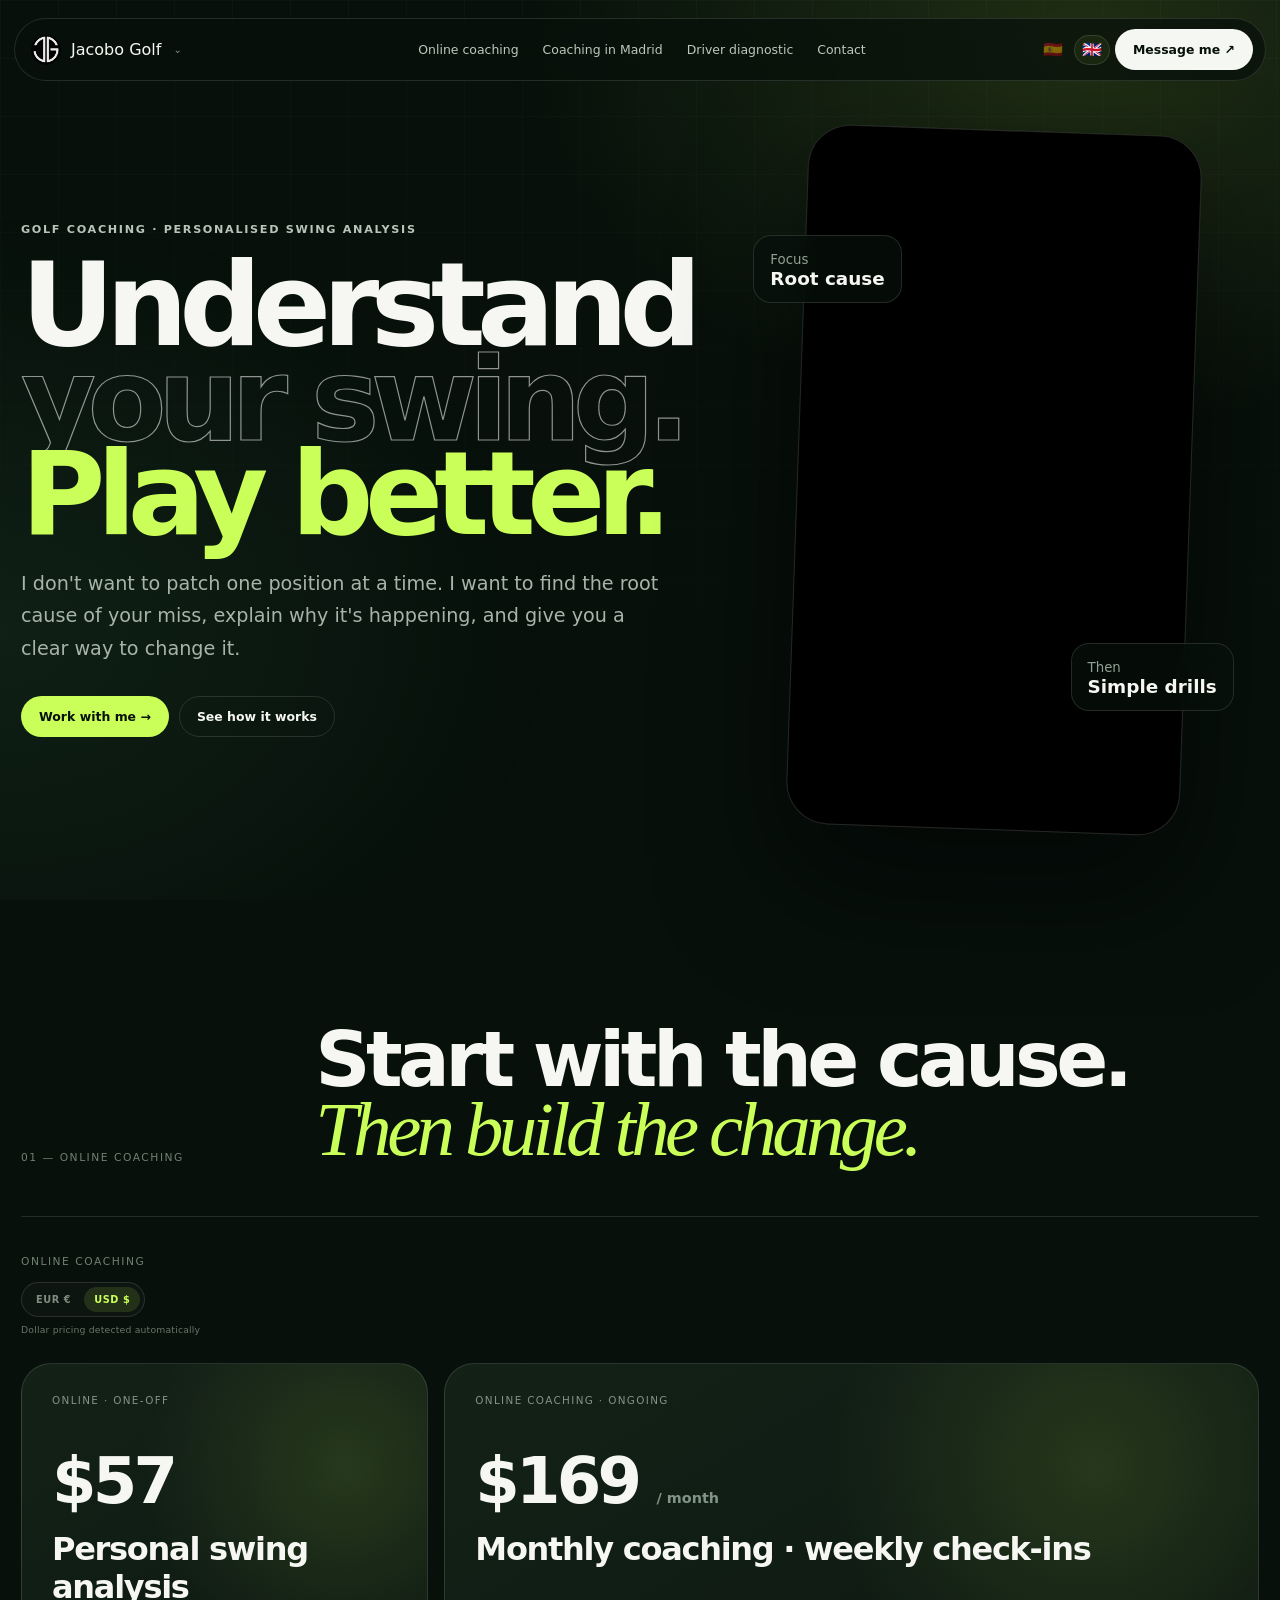
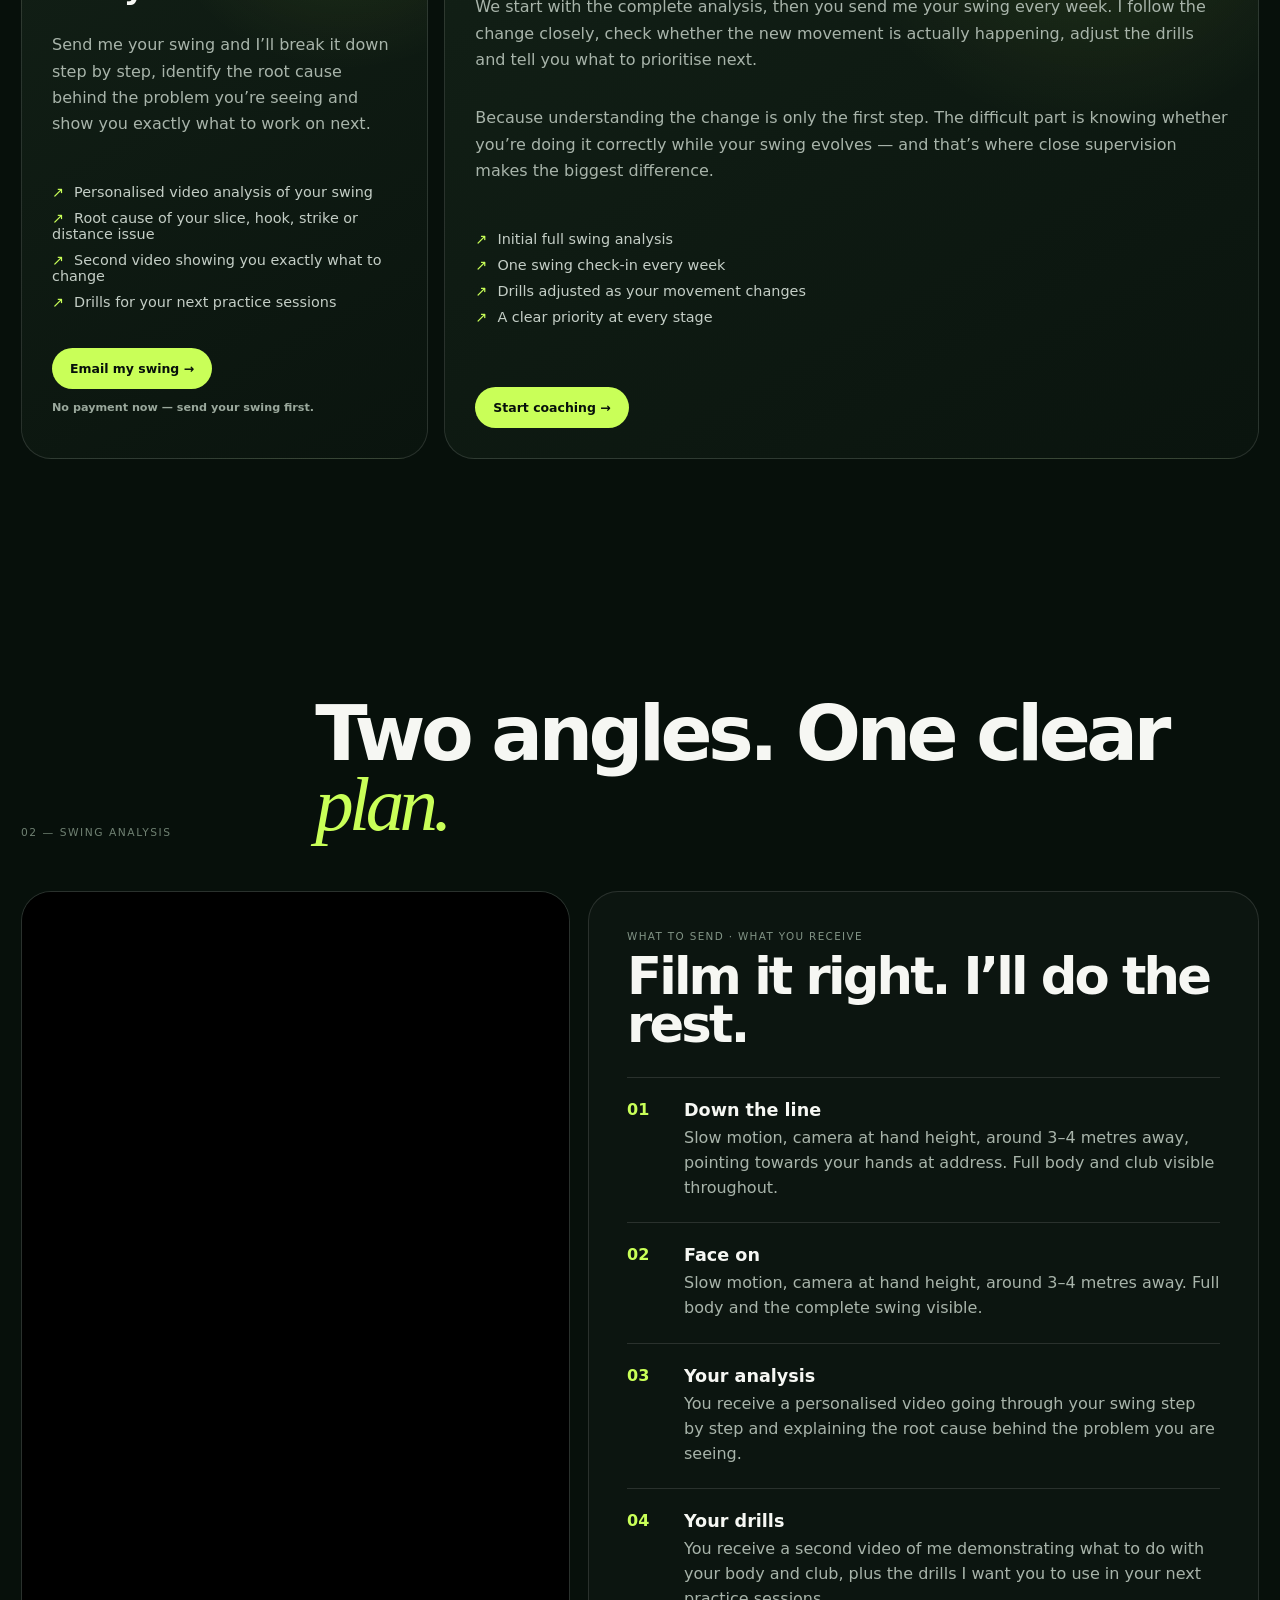
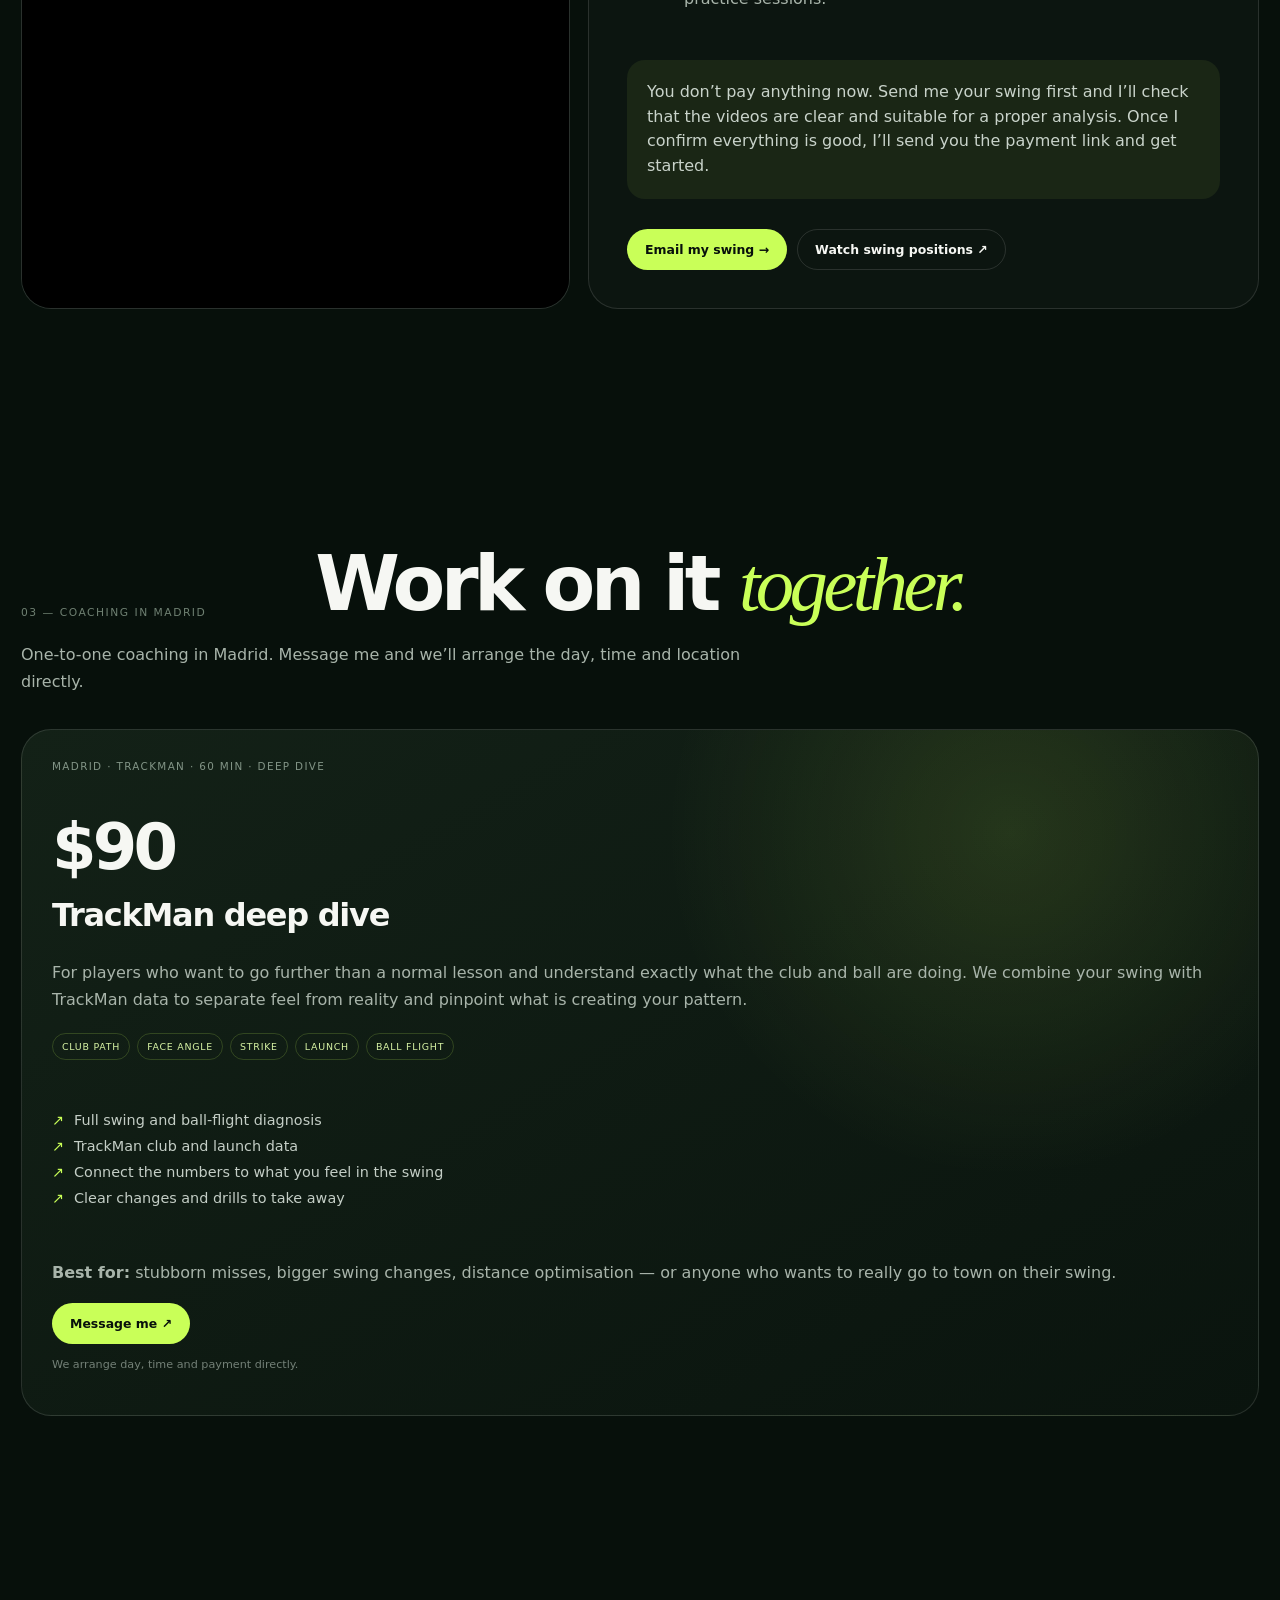
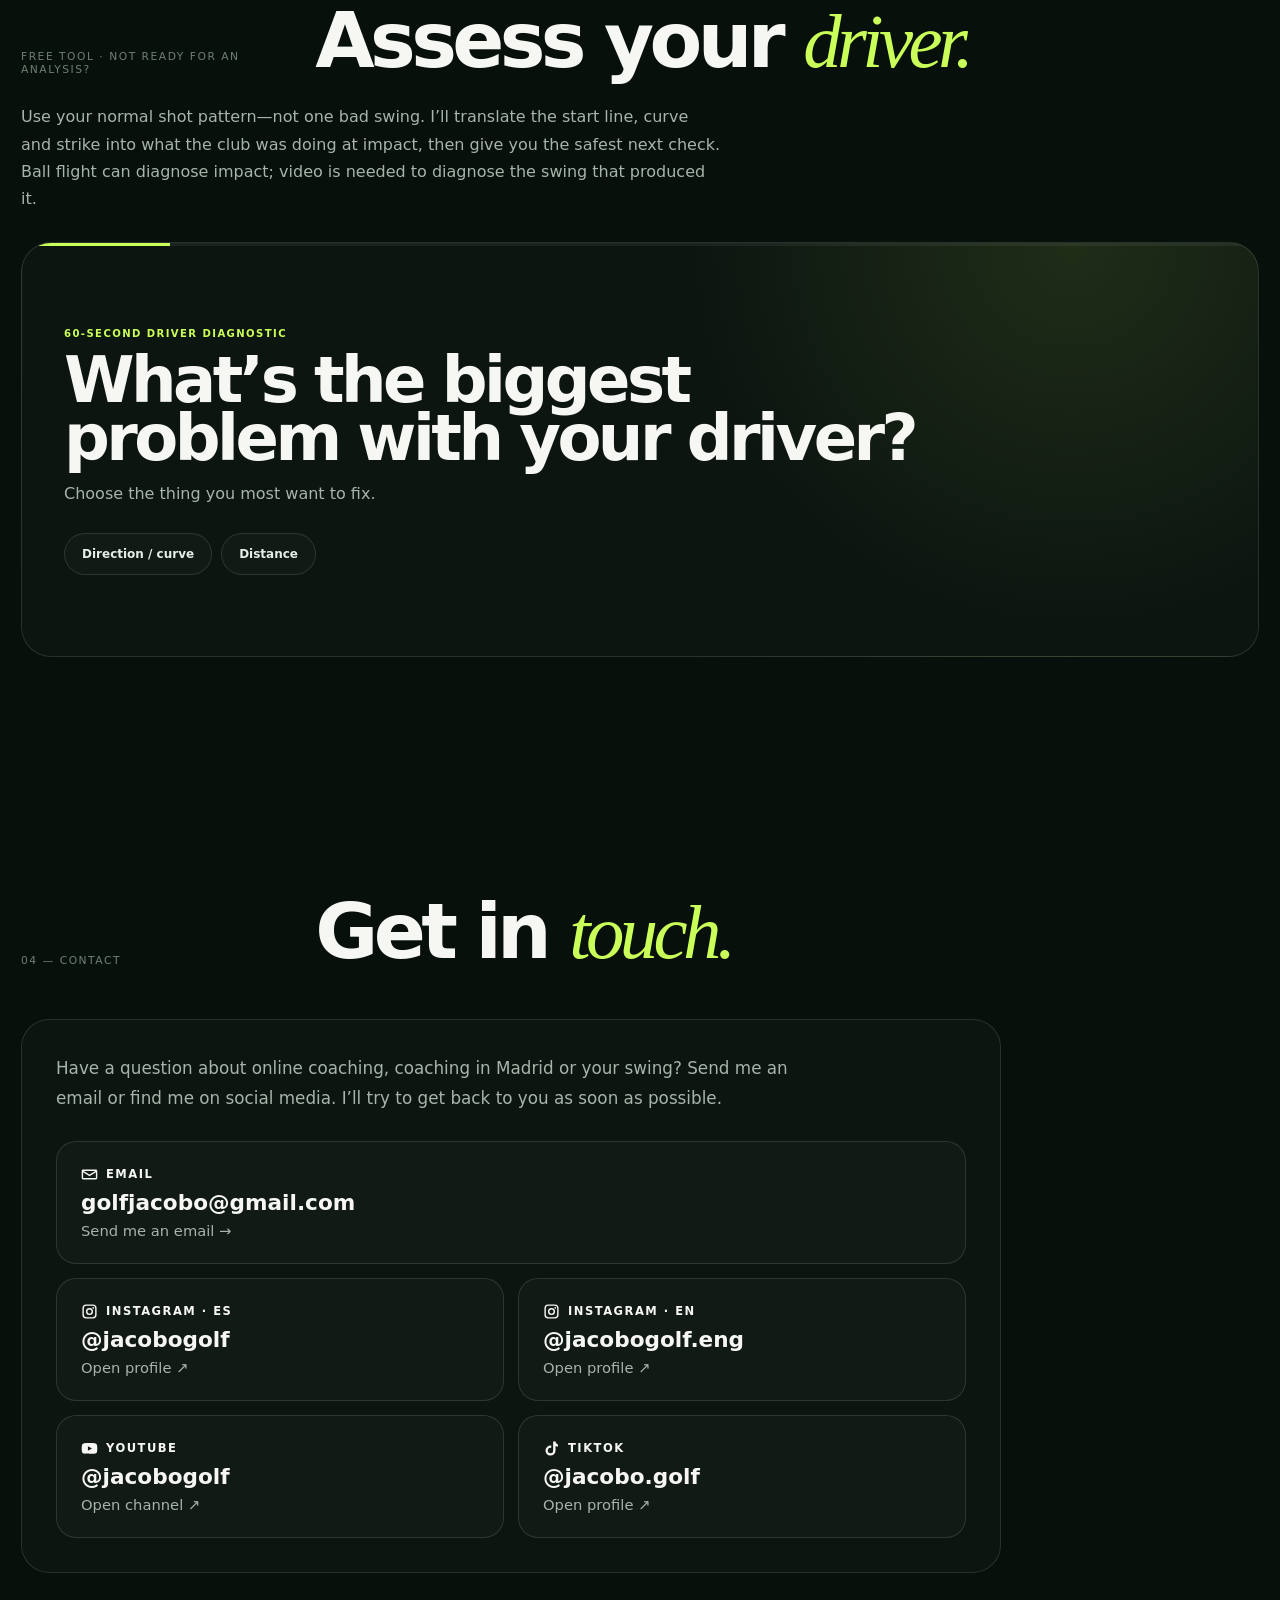
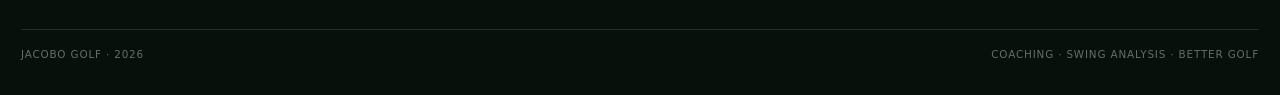
==== commit c0ab4e7d: "Update index.html" ====
--- a/index.html
+++ b/index.html
@@ -498,9 +498,9 @@
   <div class="services inperson-services">
 <article class="card featured reveal" style="grid-column:span 2">
       <div class="kicker" data-i18n="track_kicker">Madrid · TrackMan · 60 min · Deep dive</div>
-      <div class="price" data-price-eur="€70" data-price-usd="$79">€70</div>
+      <div class="price" data-price-eur="€80" data-price-usd="$90">€70</div>
       <h3 data-i18n="track_name">TrackMan deep dive</h3>
-      <p data-i18n="track_copy">For players who want to go further than a normal lesson and understand exactly what the club and ball are doing. We combine your swing with TrackMan data to separate feel from reality and pinpoint what is creating your pattern.</p>
+      <p data-i18n="track_copy">For players who want to go further than a normal lesson and understand exactly what the club and ball are doing.  We combine your swing with TrackMan data to separate feel from reality and pinpoint what is creating your pattern.</p>
       <div class="trackman-data"><span data-i18n="club_path">CLUB PATH</span><span data-i18n="face_angle">FACE ANGLE</span><span data-i18n="strike">STRIKE</span><span data-i18n="launch">LAUNCH</span><span data-i18n="ball_flight">BALL FLIGHT</span></div>
       <ul class="checks"><li data-i18n="track_li1">Full swing and ball-flight diagnosis</li><li data-i18n="track_li2">TrackMan club and launch data</li><li data-i18n="track_li3">Connect the numbers to what you feel in the swing</li><li data-i18n="track_li4">Clear changes and drills to take away</li></ul>
       <p><strong data-i18n="best_for">Best for:</strong> <span data-i18n="best_for_copy">stubborn misses, bigger swing changes, distance optimisation — or anyone who wants to really go to town on their swing.</span></p>
@@ -584,7 +584,7 @@
 
 /* Bilingual layer */
 window.JG_TEXT={"en": {"nav_home": "Home", "nav_online": "Online coaching", "nav_how": "How it works", "nav_inperson": "Coaching in Madrid", "nav_results": "Before / after", "nav_driver": "Driver diagnostic", "nav_free": "Free", "message_me": "Message me ↗", "hero_eyebrow": "Golf coaching · Personalised swing analysis", "hero_understand": "Understand", "hero_swing": "your swing.", "hero_play": "Play better.", "hero_copy": "I don't want to patch one position at a time. I want to find the root cause of your miss, explain why it's happening, and give you a clear way to change it.", "work_with_me": "Work with me →", "see_how": "See how it works", "focus": "Focus", "root_cause": "Root cause", "then": "Then", "simple_drills": "Simple drills", "online_index": "01 — Online coaching", "online_title_a": "Start with the cause.", "online_title_b": "Then build the change.", "online_label": "Online coaching", "currency_region": "Pricing shown for your region", "analysis_kicker": "Online · One-off", "analysis_name": "Personal swing analysis", "analysis_copy": "Send me your swing and I’ll break it down step by step, identify the root cause behind the problem you’re seeing and show you exactly what to work on next.", "analysis_li1": "Personalised video analysis of your swing", "analysis_li2": "Root cause of your slice, hook, strike or distance issue", "analysis_li3": "Second video showing you exactly what to change", "analysis_li4": "Drills for your next practice sessions", "send_swing": "Email my swing →", "weekly_kicker": "Online coaching · Ongoing", "weekly_name": "Monthly coaching · weekly check-ins", "weekly_copy1": "We start with the complete analysis, then you send me your swing every week. I follow the change closely, check whether the new movement is actually happening, adjust the drills and tell you what to prioritise next.", "weekly_copy2": "Because understanding the change is only the first step. The difficult part is knowing whether you’re doing it correctly while your swing evolves — and that’s where close supervision makes the biggest difference.", "weekly_li1": "Initial full swing analysis", "weekly_li2": "One swing check-in every week", "weekly_li3": "Drills adjusted as your movement changes", "weekly_li4": "A clear priority at every stage", "start_coaching": "Start coaching →", "per_month": "/ month", "how_index": "02 — Swing analysis", "how_title_a": "Two angles.", "how_title_b": "One clear", "how_title_c": "plan.", "what_send": "What to send · What you receive", "film_right": "Film it right. I’ll do the rest.", "dtl": "Down the line", "dtl_copy": "Slow motion, camera at hand height, around 3–4 metres away, pointing towards your hands at address. Full body and club visible throughout.", "fo": "Face on", "fo_copy": "Slow motion, camera at hand height, around 3–4 metres away. Full body and the complete swing visible.", "your_analysis": "Your analysis", "your_analysis_copy": "You receive a personalised video going through your swing step by step and explaining the root cause behind the problem you are seeing.", "your_drills": "Your drills", "your_drills_copy": "You receive a second video of me demonstrating what to do with your body and club, plus the drills I want you to use in your next practice sessions.", "payment_note": "You don’t pay anything now. Send me your swing first and I’ll check that the videos are clear and suitable for a proper analysis. Once I confirm everything is good, I’ll send you the payment link and get started.", "upload_swing": "Email my swing →", "watch_positions": "Watch swing positions ↗", "inperson_index": "03 — Coaching in Madrid", "inperson_title_a": "Work on it", "inperson_title_b": "together.", "inperson_intro": "One-to-one coaching in Madrid. Message me and we’ll arrange the day, time and location directly.", "range_kicker": "Madrid · In person · 60 min", "range_name": "Range coaching", "range_copy": "A one-to-one session focused on what is actually limiting your ball flight and consistency.", "range_li1": "60-minute private coaching session", "range_li2": "Clear diagnosis and priorities", "range_li3": "Drills to take into practice", "arrange_direct": "We arrange day, time and payment directly.", "track_kicker": "Madrid · TrackMan · 60 min · Deep dive", "track_name": "TrackMan deep dive", "track_copy": "For players who want to go further than a normal lesson and understand exactly what the club and ball are doing. We combine your swing with TrackMan data to separate feel from reality and pinpoint what is creating your pattern.", "club_path": "CLUB PATH", "face_angle": "FACE ANGLE", "strike": "STRIKE", "launch": "LAUNCH", "ball_flight": "BALL FLIGHT", "track_li1": "Full swing and ball-flight diagnosis", "track_li2": "TrackMan club and launch data", "track_li3": "Connect the numbers to what you feel in the swing", "track_li4": "Clear changes and drills to take away", "best_for": "Best for:", "best_for_copy": "stubborn misses, bigger swing changes, distance optimisation — or anyone who wants to really go to town on their swing.", "results_index": "04 — A few examples", "results_title_a": "Small changes.", "results_title_b": "Better patterns.", "results_intro": "A couple of examples from players I’ve worked with. Just simple before / after swings — the focus is always on improving the pattern, not chasing a picture-perfect position.", "marina_copy": "More relaxed and consistent in just two sessions.", "tarsha_copy": "Easier swing, better tempo and much more distance", "before": "Before", "after": "After", "driver_kicker": "Free tool · Not ready for an analysis?", "driver_title_a": "Assess your", "driver_title_b": "driver.", "driver_intro": "Use your normal shot pattern—not one bad swing. I’ll translate the start line, curve and strike into what the club was doing at impact, then give you the safest next check. Ball flight can diagnose impact; video is needed to diagnose the swing that produced it.", "contact_index": "04 — Contact", "contact_title_a": "Get in", "contact_title_b": "touch.", "contact_copy": "Have a question about online coaching, coaching in Madrid or your swing? Send me an email or find me on social media. I’ll try to get back to you as soon as possible.", "email_me": "Send me an email →", "instagram": "Message me on Instagram ↗", "footer_tag": "Coaching · Swing analysis · Better golf", "social_open": "Open profile ↗", "social_channel": "Open channel ↗", "analysis_no_payment": "No payment now — send your swing first.", "email_result_title": "Keep your driver assessment.", "email_result_copy": "Enter your email below and Google will send you a copy of this assessment so you can come back to it later."}, "es": {"nav_home": "Inicio", "nav_online": "Coaching online", "nav_how": "Cómo funciona", "nav_inperson": "Coaching en Madrid", "nav_results": "Antes / después", "nav_driver": "Diagnóstico de driver", "nav_free": "Gratis", "message_me": "Escríbeme ↗", "hero_eyebrow": "Coaching de golf · Análisis personalizado de swing", "hero_understand": "Entiende", "hero_swing": "tu swing.", "hero_play": "Juega mejor.", "hero_copy": "No quiero ir parcheando posiciones una a una. Quiero encontrar la causa raíz de tu fallo, explicarte por qué ocurre y darte una forma clara de cambiarlo.", "work_with_me": "Trabaja conmigo →", "see_how": "Ver cómo funciona", "focus": "Enfoque", "root_cause": "Causa raíz", "then": "Después", "simple_drills": "Ejercicios simples", "online_index": "01 — Coaching online", "online_title_a": "Empieza por la causa.", "online_title_b": "Después construye el cambio.", "online_label": "Coaching online", "currency_region": "Precios mostrados según tu región", "analysis_kicker": "Online · Pago único", "analysis_name": "Análisis personalizado de swing", "analysis_copy": "Envíame tu swing y lo analizaré paso a paso, identificaré la causa raíz del problema que estás viendo y te enseñaré exactamente qué trabajar a continuación.", "analysis_li1": "Vídeo personalizado analizando tu swing", "analysis_li2": "Causa raíz de tu slice, hook, contacto o pérdida de distancia", "analysis_li3": "Segundo vídeo enseñándote exactamente qué cambiar", "analysis_li4": "Ejercicios para tus próximas sesiones de práctica", "send_swing": "Enviar mi swing por email →", "weekly_kicker": "Coaching online · Seguimiento", "weekly_name": "Seguimiento mensual · revisión semanal", "weekly_copy1": "Empezamos con el análisis completo y, después, me envías tu swing cada semana. Sigo de cerca el cambio, compruebo si el nuevo movimiento está apareciendo de verdad, ajusto los ejercicios y te indico qué debes priorizar en cada momento.", "weekly_copy2": "Entender el cambio es solo el primer paso. Lo difícil es saber si lo estás haciendo correctamente mientras tu swing evoluciona, y ahí es donde un seguimiento cercano marca la diferencia.", "weekly_li1": "Análisis completo inicial", "weekly_li2": "Una revisión del swing cada semana", "weekly_li3": "Ejercicios ajustados a medida que cambia tu movimiento", "weekly_li4": "Una prioridad clara en cada etapa", "start_coaching": "Empezar seguimiento →", "per_month": "/ mes", "how_index": "02 — Análisis de swing", "how_title_a": "Dos ángulos.", "how_title_b": "Un plan", "how_title_c": "claro.", "what_send": "Qué enviar · Qué recibes", "film_right": "Grábalo bien. Yo me encargo del resto.", "dtl": "Desde la línea de juego", "dtl_copy": "Cámara lenta, a la altura de las manos, a unos 3–4 metros y apuntando hacia tus manos en el address. Deben verse el cuerpo completo y el palo durante todo el swing.", "fo": "De frente", "fo_copy": "Cámara lenta, a la altura de las manos y a unos 3–4 metros. Deben verse el cuerpo completo y todo el swing.", "your_analysis": "Tu análisis", "your_analysis_copy": "Recibes un vídeo personalizado en el que analizo tu swing paso a paso y te explico la causa raíz del problema que estás viendo.", "your_drills": "Tus ejercicios", "your_drills_copy": "Recibes un segundo vídeo en el que te enseño qué hacer con el cuerpo y con el palo, además de los ejercicios que quiero que utilices en tus próximas sesiones de práctica.", "payment_note": "No pagas nada ahora. Primero envíame tu swing y comprobaré que los vídeos estén bien grabados y que pueda hacer un análisis completo. Cuando te confirme que todo está correcto, te envío el enlace de pago y me pongo con ello.", "upload_swing": "Enviar mi swing por email →", "watch_positions": "Ver posiciones del swing ↗", "inperson_index": "03 — Coaching en Madrid", "inperson_title_a": "Trabájalo", "inperson_title_b": "conmigo.", "inperson_intro": "Coaching individual en Madrid. Escríbeme y acordamos directamente el día, la hora y el lugar.", "range_kicker": "Madrid · Presencial · 60 min", "range_name": "Coaching en el range", "range_copy": "Una sesión individual centrada en lo que realmente está limitando tu vuelo de bola y tu consistencia.", "range_li1": "Sesión privada de coaching de 60 minutos", "range_li2": "Diagnóstico y prioridades claras", "range_li3": "Ejercicios para llevarte a la práctica", "arrange_direct": "Acordamos directamente el día, la hora y el pago.", "track_kicker": "Madrid · TrackMan · 60 min · Análisis a fondo", "track_name": "Análisis TrackMan a fondo", "track_copy": "Para jugadores que quieren ir más allá de una clase normal y entender exactamente qué están haciendo el palo y la bola. Combinamos tu swing con los datos de TrackMan para separar las sensaciones de la realidad e identificar qué está generando tu patrón.", "club_path": "PATH DEL PALO", "face_angle": "ÁNGULO DE CARA", "strike": "CONTACTO", "launch": "LANZAMIENTO", "ball_flight": "VUELO DE BOLA", "track_li1": "Diagnóstico completo del swing y del vuelo de bola", "track_li2": "Datos de palo y lanzamiento con TrackMan", "track_li3": "Relacionar los números con lo que sientes en el swing", "track_li4": "Cambios claros y ejercicios para llevarte", "best_for": "Ideal para:", "best_for_copy": "fallos recurrentes, cambios importantes de swing, optimización de distancia o cualquiera que quiera analizar su swing realmente a fondo.", "results_index": "04 — Algunos ejemplos", "results_title_a": "Pequeños cambios.", "results_title_b": "Mejores patrones.", "results_intro": "Un par de ejemplos de jugadores con los que he trabajado. Son simplemente swings de antes y después: el objetivo es mejorar el patrón, no perseguir una posición perfecta para la foto.", "marina_copy": "Más relajada y consistente en solo dos sesiones.", "tarsha_copy": "Un swing más fácil, mejor tempo y mucha más distancia.", "before": "Antes", "after": "Después", "driver_kicker": "Herramienta gratis · ¿Aún no quieres un análisis?", "driver_title_a": "Analiza tu", "driver_title_b": "driver.", "driver_intro": "Usa tu patrón habitual de golpes, no un swing malo aislado. Traduciré la línea de salida, la curva y el punto de impacto en lo que probablemente estaba haciendo el palo en el impacto y te daré el siguiente paso más seguro. El vuelo de bola permite diagnosticar el impacto; el vídeo es lo que permite diagnosticar el swing que lo produjo.", "contact_index": "04 — Contacto", "contact_title_a": "Ponte en", "contact_title_b": "contacto.", "contact_copy": "¿Tienes alguna pregunta sobre el coaching online, el coaching en Madrid o sobre tu swing? Envíame un email o encuéntrame en redes sociales. Intentaré responderte con la mayor brevedad posible.", "email_me": "Envíame un email →", "instagram": "Escríbeme por Instagram ↗", "footer_tag": "Coaching · Análisis de swing · Mejor golf", "social_open": "Abrir perfil ↗", "social_channel": "Abrir canal ↗", "analysis_no_payment": "No pagas nada ahora — primero envíame tu swing.", "email_result_title": "Guarda tu diagnóstico de driver.", "email_result_copy": "Introduce tu email abajo y Google te enviará una copia de este diagnóstico para que puedas volver a consultarlo cuando quieras."}};
-window.JG_ES={"Home": "Inicio", "Online coaching": "Coaching online", "In-person coaching": "Clases presenciales", "How it works": "Cómo funciona", "Before / after": "Antes / después", "Fix your driver": "Analiza tu driver", "Free tool": "Herramienta gratis", "In person": "Presencial", "Message me ↗": "Escríbeme ↗", "Golf coaching · Personalised swing analysis": "Coaching de golf · Análisis personalizado de swing", "Understand": "Entiende", "your swing.": "tu swing.", "Play better.": "Juega mejor.", "I don't want to patch one position at a time. I want to find the root cause of your miss, explain why it's happening, and give you a clear way to change it.": "No quiero ir parcheando posiciones una a una. Quiero encontrar la causa raíz de tu fallo, explicarte por qué ocurre y darte una forma clara de cambiarlo.", "Work with me →": "Trabaja conmigo →", "See how it works": "Ver cómo funciona", "Focus": "Enfoque", "Root cause": "Causa raíz", "Then": "Después", "Simple drills": "Ejercicios simples", "01 — Coaching": "01 — Coaching", "Choose how you want to": "Elige cómo quieres", "improve.": "mejorar.", "Start with the cause.": "Empieza por la causa.", "Then build the change.": "Después construye el cambio.", "Online · One-off": "Online · Pago único", "Personal swing analysis": "Análisis personalizado de swing", "Send me your swing and I’ll break it down step by step, identify the root cause behind the problem you’re seeing and show you exactly what to work on next.": "Envíame tu swing y lo analizaré paso a paso, identificaré la causa raíz del problema que estás viendo y te enseñaré exactamente qué trabajar a continuación.", "Personalised video analysis of your swing": "Vídeo personalizado analizando tu swing", "Root cause of your slice, hook, strike or distance issue": "Causa raíz de tu slice, hook, contacto o pérdida de distancia", "Second video showing you exactly what to change": "Segundo vídeo enseñándote exactamente qué cambiar", "Drills for your next practice sessions": "Ejercicios para tus próximas sesiones de práctica", "Send my swing →": "Enviar mi swing →", "Online coaching · Ongoing": "Coaching online · Seguimiento", "/ month": "/ mes", "Weekly swing coaching": "Seguimiento semanal", "We start with the complete analysis, then you send me your swing every week. I follow the change closely, check whether the new movement is actually happening, adjust the drills and tell you what to prioritise next.": "Empezamos con el análisis completo y después me envías tu swing cada semana. Sigo de cerca el cambio, compruebo si el nuevo movimiento está apareciendo de verdad, ajusto los ejercicios y te indico qué debes priorizar en cada momento.", "Because understanding the change is only the first step. The difficult part is knowing whether you’re doing it correctly while your swing evolves — and that’s where close supervision makes the biggest difference.": "Porque entender el cambio es solo el primer paso. Lo difícil es saber si lo estás haciendo correctamente mientras tu swing evoluciona, y ahí es donde un seguimiento cercano marca la diferencia.", "Initial full swing analysis": "Análisis completo inicial", "One swing check-in every week": "Una revisión del swing cada semana", "Drills adjusted as your movement changes": "Ejercicios ajustados a medida que cambia tu movimiento", "A clear priority at every stage": "Una prioridad clara en cada etapa", "Start coaching →": "Empezar seguimiento →", "Work on it": "Trabájalo", "together.": "juntos.", "In person · 60 min": "Presencial · 60 min", "Range coaching": "Coaching en el range", "A one-to-one session focused on what is actually limiting your ball flight and consistency.": "Una sesión individual centrada en lo que realmente está limitando tu vuelo de bola y tu consistencia.", "60-minute private coaching session": "Sesión privada de coaching de 60 minutos", "Clear diagnosis and priorities": "Diagnóstico y prioridades claras", "Drills to take into practice": "Ejercicios para llevarte a la práctica", "Message me →": "Escríbeme →", "We arrange day, time and payment directly.": "Acordamos directamente el día, la hora y el pago.", "In person · TrackMan · 60 min · Deep dive": "Presencial · TrackMan · 60 min · Análisis a fondo", "TrackMan deep dive": "Análisis TrackMan a fondo", "For players who want to go further than a normal lesson and understand exactly what the club and ball are doing. We combine your swing with TrackMan data to separate feel from reality and pinpoint what is creating your pattern.": "Para jugadores que quieren ir más allá de una clase normal y entender exactamente qué están haciendo el palo y la bola. Combinamos tu swing con los datos de TrackMan para separar las sensaciones de la realidad e identificar qué está generando tu patrón.", "Full swing and ball-flight diagnosis": "Diagnóstico completo del swing y del vuelo de bola", "TrackMan club and launch data": "Datos de palo y lanzamiento con TrackMan", "Connect the numbers to what you feel in the swing": "Relacionar los números con lo que sientes en el swing", "Clear changes and drills to take away": "Cambios claros y ejercicios para llevarte", "Best for:": "Ideal para:", "stubborn misses, bigger swing changes, distance optimisation — or anyone who wants to really go to town on their swing.": "fallos recurrentes, cambios importantes de swing, optimización de distancia o cualquiera que quiera analizar su swing realmente a fondo.", "02 — Swing analysis": "02 — Análisis de swing", "Two angles. One clear": "Dos ángulos. Un plan", "plan.": "claro.", "What to send · What you receive": "Qué enviar · Qué recibes", "Film it right. I’ll do the rest.": "Grábalo bien. Yo me encargo del resto.", "Down the line": "Down the line", "Slow motion, camera at hand height, around 3–4 metres away, pointing towards your hands at address. Full body and club visible throughout.": "Cámara lenta, a la altura de las manos, a unos 3–4 metros y apuntando hacia tus manos en el address. Deben verse el cuerpo completo y el palo durante todo el swing.", "Face on": "Face on", "Slow motion, camera at hand height, around 3–4 metres away. Full body and the complete swing visible.": "Cámara lenta, a la altura de las manos y a unos 3–4 metros. Deben verse el cuerpo completo y todo el swing.", "Your analysis": "Tu análisis", "You receive a personalised video going through your swing step by step and explaining the root cause behind the problem you are seeing.": "Recibes un vídeo personalizado en el que analizo tu swing paso a paso y te explico la causa raíz del problema que estás viendo.", "Your drills": "Tus ejercicios", "You receive a second video of me demonstrating what to do with your body and club, plus the drills I want you to use in your next practice sessions.": "Recibes un segundo vídeo en el que te enseño qué hacer con el cuerpo y con el palo, además de los ejercicios que quiero que utilices en tus próximas sesiones de práctica.", "Before payment, I check that your videos are good enough to analyse. Once everything is clear, you complete payment and I get to work.": "Antes del pago compruebo que tus vídeos tengan la calidad y los ángulos necesarios para analizarlos bien. Cuando todo esté correcto, realizas el pago y me pongo con el análisis.", "Upload my swing →": "Subir mi swing →", "Watch swing positions ↗": "Ver posiciones del swing ↗", "03 — A few examples": "03 — Algunos ejemplos", "Small changes.": "Pequeños cambios.", "Better patterns.": "Mejores patrones.", "A couple of examples from players I’ve worked with. Just simple before / after swings — the focus is always on improving the pattern, not chasing a picture-perfect position.": "Un par de ejemplos de jugadores con los que he trabajado. Son simplemente swings de antes y después: el objetivo es mejorar el patrón, no perseguir una posición perfecta para la foto.", "More relaxed and consistent in just two sessions.": "Más relajada y consistente en solo dos sesiones.", "Easier swing, better tempo and much more distance": "Un swing más fácil, mejor tempo y mucha más distancia en un mes.", "Before": "Antes", "After": "Después", "Free tool · Not ready for an analysis?": "Herramienta gratis · ¿Aún no quieres un análisis?", "Assess your": "Analiza tu", "driver.": "driver.", "Use your normal shot pattern—not one bad swing. I’ll translate the start line, curve and strike into what the club was doing at impact, then give you the safest next check. Ball flight can diagnose impact; video is needed to diagnose the swing that produced it.": "Usa tu patrón habitual de golpes, no un swing malo aislado. Traduciré la línea de salida, la curva y el punto de impacto en lo que probablemente estaba haciendo el palo en el impacto y te daré el siguiente paso más seguro. El vuelo de bola permite diagnosticar el impacto; el vídeo es lo que permite diagnosticar el swing que lo produjo.", "Want me to look at": "¿Quieres que analice", "your swing?": "tu swing?", "For in-person lessons, message me and we'll arrange it directly. For online analysis, send the two angles above and tell me what you're struggling with.": "Para clases presenciales, escríbeme y lo organizamos directamente. Para el análisis online, envíame los dos ángulos indicados arriba y cuéntame con qué estás teniendo problemas.", "Message me on Instagram ↗": "Escríbeme por Instagram ↗", "Coaching · Swing analysis · Better golf": "Coaching · Análisis de swing · Mejor golf", "60-second driver diagnostic": "Diagnóstico de driver en 60 segundos", "Your likely pattern": "Tu patrón más probable", "What the ball flight tells us": "Lo que nos dice el vuelo de bola", "What I’d check first on video": "Lo primero que comprobaría en vídeo", "Why these checks matter": "Por qué importan estas comprobaciones", "Low-risk test for the range": "Prueba sencilla para el range", "Impact diagnosis, not a swing diagnosis.": "Diagnóstico del impacto, no del swing.", "Start again": "Empezar de nuevo", "What’s the biggest problem with your driver?": "¿Cuál es tu mayor problema con el driver?", "Choose the thing you most want to fix.": "Elige lo que más te gustaría corregir.", "Direction / curve": "Dirección / curva", "Distance": "Distancia", "Where does it usually start?": "¿Por dónde suele empezar la bola?", "Think about the first few metres of flight.": "Piensa en los primeros metros del vuelo.", "← Left": "← Izquierda", "↑ Straight": "↑ Recta", "Right →": "Derecha →", "Both sides": "Ambos lados", "Which way does it curve?": "¿Hacia qué lado curva?", "What shape does it make after it starts?": "¿Qué forma hace después de salir?", "No curve": "Sin curva", "Both ways": "Hacia ambos lados", "Where do you usually strike it?": "¿Dónde sueles impactar en la cara?", "Think about your most common contact.": "Piensa en tu contacto más habitual.", "Heel": "Talón", "Centre": "Centro", "Toe": "Punta", "All over": "Por toda la cara", "Not sure": "No estoy seguro", "Which pair sounds most like your two-way miss?": "¿Qué combinación se parece más a tu fallo a ambos lados?", "This matters because opposite misses can come from the same root cause.": "Esto importa porque fallos opuestos pueden venir de la misma causa raíz.", "Honestly, it can go anywhere": "Sinceramente, puede ir a cualquier sitio", "How does the strike feel?": "¿Cómo es normalmente tu contacto?", "This separates speed from efficiency.": "Esto ayuda a separar un problema de velocidad de uno de eficiencia.", "Mostly centre": "Normalmente centrado", "Mostly heel": "Normalmente en el talón", "Mostly toe": "Normalmente en la punta", "Mostly low face": "Normalmente abajo en la cara", "Mostly high face": "Normalmente arriba en la cara", "What does the flight look like?": "¿Cómo es el vuelo?", "On the shots you catch solid.": "En los golpes que contactas bien.", "High & weak": "Alto y flojo", "Too low": "Demasiado bajo", "Normal — just short": "Normal, simplemente corto", "Pull-fade / pull-slice pattern.": "Patrón pull-fade / pull-slice.", "Push-fade / push-slice pattern.": "Patrón push-fade / push-slice.", "Straight-start fade / slice pattern.": "Patrón fade / slice con salida recta.", "Push-draw / push-hook pattern.": "Patrón push-draw / push-hook.", "Pull-hook pattern.": "Patrón pull-hook.", "Straight-start draw / hook pattern.": "Patrón draw / hook con salida recta.", "Straight pull pattern.": "Patrón de pull recto.", "Straight push pattern.": "Patrón de push recto.", "Your direction is actually pretty functional.": "Tu dirección es bastante funcional.", "Two-way face and start-line pattern.": "Patrón a ambos lados de cara y línea de salida.", "Two-way path / strike pattern.": "Patrón a ambos lados de path / contacto.", "Two-way curvature pattern.": "Patrón de curva a ambos lados.", "The pattern is too variable for one mechanical diagnosis.": "El patrón es demasiado variable para un único diagnóstico mecánico.", "Strike consistency is the first distance leak.": "La consistencia del contacto es la primera fuga de distancia.", "Measure spin before changing your swing.": "Mide el spin antes de cambiar tu swing.", "Low launch: check strike and setup first.": "Vuelo bajo: comprueba primero contacto y setup.", "Impact may be functional—now quantify speed and fit.": "El impacto puede ser funcional: ahora cuantifica velocidad y fitting.", "Alignment and ball position": "Alineación y posición de bola", "Strike location": "Punto de impacto", "Swing direction": "Dirección del swing", "Transition depth": "Profundidad en la transición", "Face control": "Control de la cara", "Grip and face at address": "Grip y cara en el address", "Heel contact": "Contacto de talón", "Lead-wrist pattern": "Patrón de muñeca izquierda", "Face rotation": "Rotación de la cara", "Actual club path": "Path real del palo", "Strike before path": "Contacto antes que path", "Face-to-path": "Face-to-path", "Lead-wrist and grip": "Muñeca izquierda y grip", "How large is the curve?": "Cantidad de curva", "Toe contact": "Contacto de punta", "Club path": "Path del palo", "Face stability": "Estabilidad de la cara", "Face at address": "Cara en el address", "Grip": "Grip", "Curve amount": "Cantidad de curva", "Path": "Path", "Grip and face": "Grip y cara", "Release timing": "Timing del release", "Alignment first": "Primero alineación", "Ball position": "Posición de bola", "Face angle": "Ángulo de la cara", "Dispersion over 10 shots": "Dispersión en 10 golpes", "Ball speed": "Velocidad de bola", "Launch and spin": "Lanzamiento y spin", "Strike pattern": "Patrón de impacto", "Tee height": "Altura del tee", "Setup consistency": "Consistencia del setup", "Face at top": "Cara arriba del backswing", "Transition delivery": "Entrega en la transición", "Grip pressure": "Presión del grip", "Transition consistency": "Consistencia de la transición", "Low point": "Low point", "Balance": "Equilibrio", "Heel-to-toe strike": "Contacto talón-punta", "Start-line consistency": "Consistencia de la línea de salida", "Face delivery": "Entrega de la cara", "Path stability": "Estabilidad del path", "Setup routine": "Rutina de setup", "Strike map": "Mapa de impactos", "Tempo": "Tempo", "Then video": "Después, vídeo", "Setup distance": "Distancia a la bola en el setup", "Balance and tempo": "Equilibrio y tempo", "Heel-to-toe pattern": "Patrón talón-punta", "Swing length": "Longitud del swing", "Distance from ball": "Distancia a la bola", "Strike pattern at lower speed": "Patrón de impacto a menor velocidad", "Video only after mapping contact": "Vídeo después de mapear el contacto", "Confirm strike height": "Confirmar altura del impacto", "Launch angle": "Ángulo de lanzamiento", "Spin rate": "Spin rate", "Delivered loft / attack angle": "Loft entregado / ángulo de ataque", "Verify strike with spray": "Verificar contacto con spray", "Attack angle": "Ángulo de ataque", "Club speed": "Velocidad de palo", "Ball speed / smash": "Velocidad de bola / smash", "Driver loft and shaft": "Loft y varilla del driver", "Physical speed capacity": "Capacidad física de velocidad", "The ball starts left, then the face is open enough to the path for it to curve right. That confirms a <strong>leftward face-to-path relationship</strong>; it does not, by itself, prove an over-the-top move.": "La bola sale a la izquierda y después la cara está suficientemente abierta respecto al path como para que curve a la derecha. Eso confirma una <strong>relación face-to-path hacia la izquierda</strong>; por sí solo no demuestra que estés haciendo over the top.", "Face left of target at launch, with the path farther left than the face.": "La cara está a la izquierda del objetivo en el lanzamiento y el path está todavía más a la izquierda que la cara.", "A leftward swing direction is common, but it can come from alignment, low point, body motion or club delivery—not just the shoulders “spinning.” Heel contact can create or exaggerate the fade even when path is acceptable.": "Una dirección de swing hacia la izquierda es habitual en este patrón, pero puede venir de la alineación, el low point, el movimiento del cuerpo o la entrega del palo, no solo de girar demasiado pronto los hombros. Un contacto de talón puede crear o exagerar el fade incluso con un path aceptable.", "Spray the face, aim square, and hit five balls at 70–80%. Try to move contact slightly toward the toe/centre while starting the ball a touch farther right. Keep the cue only if <strong>both start line and strike improve</strong>.": "Marca la cara con spray, alinéate cuadrado y pega cinco bolas al 70–80 %. Intenta mover ligeramente el contacto hacia la punta/centro mientras haces que la bola salga un poco más a la derecha. Mantén esa sensación solo si <strong>mejoran tanto la línea de salida como el contacto</strong>.", "The face is right of target and open relative to the path. The priority is usually <strong>face and strike control</strong>, not automatically forcing the path farther right.": "La cara está a la derecha del objetivo y abierta respecto al path. La prioridad suele ser <strong>controlar la cara y el contacto</strong>, no intentar llevar automáticamente el path todavía más a la derecha.", "Face right of target at launch; path is less right than the face.": "La cara está a la derecha del objetivo en el lanzamiento; el path está menos a la derecha que la cara.", "This shot can occur with an out-to-in, neutral or in-to-out path. “Getting stuck” is only one possibility. A heel strike alone can add substantial right curve.": "Este golpe puede aparecer con un path out-to-in, neutro o in-to-out. Quedarse atascado es solo una posibilidad. Un impacto de talón por sí solo puede añadir bastante curva a la derecha.", "Mark the face and hit waist-to-waist shots feeling the face return less open. Your success measure is a <strong>more centred strike and a start line closer to target</strong>—not how the movement looks.": "Marca la cara y pega golpes de cintura a cintura sintiendo que la cara vuelve menos abierta. La medida del éxito es un <strong>contacto más centrado y una línea de salida más cerca del objetivo</strong>, no cómo se ve el movimiento.", "If it starts reasonably straight and then peels right, the face may be close to target at impact but still <strong>open relative to the path</strong>. I’d look first at why the face is not squaring naturally.": "Si sale bastante recta y luego se va a la derecha, la cara puede estar cerca del objetivo en el impacto pero seguir <strong>abierta respecto al path</strong>. Lo primero que miraría es por qué la cara no se está cuadrando de forma natural.", "Face approximately at the target at launch, but open relative to the path.": "La cara está aproximadamente hacia el objetivo en el lanzamiento, pero abierta respecto al path.", "The face may be usable relative to the target while the path is too far left, or the path may be acceptable while heel gear effect adds curve. Those require different fixes.": "La cara puede estar razonablemente bien respecto al objetivo mientras el path va demasiado a la izquierda, o el path puede ser aceptable y el gear effect del talón añadir la curva. Son problemas distintos y necesitan soluciones distintas.", "Use face spray for five shots. If contact is heel-side, solve that first. If it is centred, make small rehearsals that start the ball just right of target with less curve; avoid a dramatic “roll the hands” fix.": "Usa spray en la cara durante cinco golpes. Si el contacto está en el talón, corrige eso primero. Si está centrado, haz pequeños ensayos intentando que la bola salga ligeramente a la derecha del objetivo con menos curva; evita una corrección exagerada de cerrar las manos.", "A ball that starts right and curves left is normally coming from an <strong>in-to-out delivery</strong>. If it’s a small draw, that can be great. If it’s a big miss, I’d investigate whether the club is getting too deep or stuck behind you.": "Una bola que sale a la derecha y curva a la izquierda suele venir de una <strong>entrega in-to-out</strong>. Si es un draw pequeño puede ser perfecto. Si es un fallo grande, miraría si el palo se está yendo demasiado profundo o se está quedando atascado detrás de ti.", "Face right of target but closed relative to a path travelling farther right.": "La cara está a la derecha del objetivo pero cerrada respecto a un path que viaja todavía más a la derecha.", "When the club gets too far behind the body, the path can travel excessively right. Then the hands often have to work hard to square the face. Catch it just right and you hit a draw. Release it too much and it turns into a hook.": "Cuando el palo se queda demasiado detrás del cuerpo, el path puede viajar excesivamente a la derecha. Entonces las manos suelen tener que trabajar mucho para cuadrar la cara. Si sincronizas justo, sale draw; si liberas demasiado, se convierte en hook.", "If it is a playable draw, do not fix it. If it over-curves, spray the face first. With centred contact, try to start it slightly less right while keeping the same balanced finish; judge the task by the ball, not by forcing the handle left.": "Si es un draw jugable, no lo arregles. Si curva demasiado, comprueba primero el contacto con spray. Con contacto centrado, intenta que salga algo menos a la derecha manteniendo un finish equilibrado; juzga el cambio por la bola, no por forzar el grip hacia la izquierda.", "Starting left and curving farther left means the face is <strong>left of target and closed relative to the path</strong>. I’d look hard at whether the clubface is being shut too early or the hands are having to save a stuck delivery.": "Salir a la izquierda y curvar todavía más a la izquierda significa que la cara está <strong>a la izquierda del objetivo y cerrada respecto al path</strong>. Miraría especialmente si la cara se está cerrando demasiado pronto o si las manos están teniendo que rescatar una entrega atascada.", "Face left of target and closed relative to the path.": "La cara está a la izquierda del objetivo y cerrada respecto al path.", "A very common root cause is not “hands too active” by itself. The body can <strong>stall through impact</strong>, leaving the hands no option but to overtake and slam the face shut. Another version is a club that gets trapped behind you and has to be rescued late.": "Una causa raíz muy habitual no es simplemente manos demasiado activas. El cuerpo puede <strong>frenarse en el impacto</strong>, dejando a las manos sin otra opción que adelantar y cerrar la cara de golpe. Otra posibilidad es que el palo se quede atrapado detrás y haya que rescatarlo tarde.", "First rule out a toe strike and closed setup. Then hit 70% shots trying to launch the ball closer to the target with a quiet, balanced finish. Avoid simply “holding the face open”; that often creates the opposite miss.": "Primero descarta un contacto de punta y un setup cerrado. Después pega golpes al 70 % intentando que la bola salga más cerca del objetivo con un finish tranquilo y equilibrado. Evita simplemente mantener la cara abierta; a menudo eso crea el fallo contrario.", "A fairly straight start with leftward curve means the face is close to target but <strong>closing relative to the path</strong>. I’d investigate release timing and whether your rotation is stalling.": "Una salida bastante recta con curva a la izquierda significa que la cara está cerca del objetivo pero <strong>cerrándose respecto al path</strong>. Miraría el timing del release y si tu rotación se está frenando.", "Face near the target at launch, but closed relative to the path.": "La cara está cerca del objetivo en el lanzamiento, pero cerrada respecto al path.", "If the body slows down through impact, the clubhead can pass the hands too aggressively. That rapidly closes the face relative to the path and gives you the hook shape.": "Si el cuerpo se frena durante el impacto, la cabeza del palo puede adelantar a las manos demasiado agresivamente. Eso cierra rápidamente la cara respecto al path y produce el hook.", "If it is a gentle draw, keep it. If it hooks, confirm centred contact and try to reduce curve while preserving start line. A good constraint is three-quarter speed with a full, balanced finish—not an artificial hold-off.": "Si es un draw suave, mantenlo. Si es hook, confirma primero un contacto centrado e intenta reducir la curva manteniendo la misma línea de salida. Una buena restricción es pegar al 75 % con un finish completo y equilibrado, no intentar aguantar artificialmente la cara.", "A straight pull usually means face and path are <strong>both left</strong> and fairly well matched. That makes me look at the transition and swing direction rather than face manipulation.": "Un pull recto suele significar que cara y path están <strong>ambos a la izquierda</strong> y bastante emparejados. Eso me hace mirar la transición y la dirección del swing antes que manipular la cara.", "Face and path are both left and relatively matched.": "Cara y path están ambos a la izquierda y relativamente emparejados.", "If the upper body starts too aggressively, the entire swing direction can shift left without necessarily creating a huge face-to-path mismatch. That gives you a pull rather than a slice.": "Si la parte superior del cuerpo inicia el downswing demasiado agresivamente, toda la dirección del swing puede desplazarse a la izquierda sin crear necesariamente una gran diferencia face-to-path. Eso produce un pull en lugar de un slice.", "Lay an alignment stick at the target and another parallel to it. Hit five at 75%. If the pull remains, try changing the start line only a few degrees; do not rebuild transition before ruling out setup.": "Coloca una varilla apuntando al objetivo y otra paralela. Pega cinco bolas al 75 %. Si el pull sigue ahí, intenta mover la línea de salida solo unos grados; no reconstruyas la transición antes de descartar el setup.", "A straight push normally means face and path are <strong>both right</strong> and reasonably matched. I’d investigate why the club is being delivered too far from the inside.": "Un push recto normalmente significa que cara y path están <strong>ambos a la derecha</strong> y razonablemente emparejados. Miraría por qué el palo está llegando demasiado desde dentro.", "Face and path are both right and relatively matched.": "Cara y path están ambos a la derecha y relativamente emparejados.", "If the club gets trapped behind your body, the path can stay excessively right. When the face matches that path, you get the straight block rather than a slice or hook.": "Si el palo se queda atrapado detrás del cuerpo, el path puede mantenerse excesivamente a la derecha. Cuando la cara coincide con ese path, aparece el block recto en lugar de slice o hook.", "Check alignment with sticks, then hit five balls trying to move the start line only—not the curve. A small external target left of your usual start line is safer than forcing your hands to exit left.": "Comprueba la alineación con varillas y después pega cinco bolas intentando cambiar únicamente la línea de salida, no la curva. Un objetivo externo ligeramente a la izquierda de tu salida habitual es más seguro que forzar las manos hacia la izquierda.", "If it starts straight and stays straight, I would not go hunting for a directional swing fix. I’d move straight to <strong>strike, launch and speed</strong>.": "Si sale recta y se mantiene recta, no buscaría una corrección de dirección. Pasaría directamente a <strong>contacto, lanzamiento y velocidad</strong>.", "Face and path are cooperating on these shots.": "Cara y path están funcionando bien juntos en estos golpes.", "A neutral ball flight means face and path are already cooperating reasonably well. Chasing a prettier swing can easily make a good impact pattern worse.": "Un vuelo neutro significa que cara y path ya están cooperando razonablemente bien. Perseguir un swing más bonito puede empeorar un patrón de impacto que ya funciona.", "Keep this shape. Spray the face and record a 10-ball pattern; improve strike or speed only if the dispersion remains functional.": "Mantén esta forma de bola. Marca la cara y registra un patrón de 10 golpes; trabaja contacto o velocidad solo si la dispersión sigue siendo funcional.", "When contact moves around the face, ball speed and launch conditions move with it. Chasing lag, attack angle or more effort now would add noise.": "Cuando el contacto se mueve por la cara, también cambian la velocidad de bola y las condiciones de lanzamiento. Perseguir más lag, otro ángulo de ataque o más esfuerzo ahora solo añadiría ruido.", "The club is not returning the same part of the face to the ball. That costs energy transfer and makes launch/spin inconsistent.": "El palo no está devolviendo siempre la misma parte de la cara a la bola. Eso reduce la transferencia de energía y hace inconsistentes el lanzamiento y el spin.", "Face contact is an outcome, not a diagnosis. It may reflect setup, balance, delivery or simply excessive effort. “Keep the pelvis back” is not a universal cure and can make some players worse.": "El punto de impacto es un resultado, no un diagnóstico. Puede reflejar setup, equilibrio, entrega o simplemente demasiado esfuerzo. Mantener la pelvis atrás no es una solución universal y puede empeorar a algunos jugadores.", "Spray the face, hit ten balls at 70–80%, and shorten the backswing if needed. Find the speed at which you can create a tight centre cluster, then build up in small steps.": "Marca la cara, pega diez bolas al 70–80 % y acorta el backswing si hace falta. Encuentra la velocidad a la que puedes crear un grupo compacto cerca del centro y después ve aumentando poco a poco.", "A high flight is not automatically inefficient. A high, weak driver can come from <strong>excess spin, too much delivered loft, low-face contact or insufficient speed</strong>. You need strike plus launch data to separate them.": "Un vuelo alto no es automáticamente ineficiente. Un driver alto y flojo puede venir de <strong>demasiado spin, demasiado loft entregado, contacto bajo en la cara o poca velocidad</strong>. Necesitas datos de contacto y lanzamiento para separarlos.", "Centre contact is reported, but height alone cannot tell us dynamic loft, attack angle or spin.": "Indicas contacto centrado, pero solo la altura del vuelo no permite saber el loft dinámico, el ángulo de ataque o el spin.", "Trying to drive the handle forward can deloft the club, steepen attack and increase spin loft—the opposite of what many drivers need.": "Intentar llevar el grip hacia delante puede reducir loft, hacer más descendente el ataque y aumentar el spin loft: justo lo contrario de lo que muchos drivers necesitan.", "First tee the ball and confirm contact slightly above face centre. If it is still high and weak, get launch-monitor numbers before making a mechanical change.": "Primero coloca bien el tee y confirma un contacto ligeramente por encima del centro de la cara. Si sigue saliendo alta y floja, obtén datos de launch monitor antes de hacer un cambio mecánico.", "A low driver can come from low-face contact, low delivered loft, ball position, tee height or attack angle. These look similar from the fairway but need different fixes.": "Un driver bajo puede venir de contacto bajo en la cara, poco loft entregado, posición de bola, altura del tee o ángulo de ataque. Desde fuera pueden parecer iguales, pero necesitan soluciones diferentes.", "Centre contact is reported, yet visual flight alone cannot isolate launch angle or spin.": "Indicas contacto centrado, pero el vuelo visual por sí solo no permite aislar el ángulo de lanzamiento o el spin.", "Keeping the sternum behind the ball may help some golfers but encourages hanging back in others. Setup and measured impact should lead the decision.": "Mantener el esternón detrás de la bola puede ayudar a algunos jugadores, pero puede hacer que otros se queden atrás. El setup y el impacto medido deben guiar la decisión.", "Tee it slightly higher and check that the ball is forward enough for your setup. Hit five balanced shots without trying to “hit up.” Keep the change only if launch rises without strike or direction deteriorating.": "Sube ligeramente el tee y comprueba que la bola esté suficientemente adelantada para tu setup. Pega cinco golpes equilibrados sin intentar pegar hacia arriba. Mantén el cambio solo si aumenta el lanzamiento sin empeorar el contacto o la dirección.", "Centred contact with a normal flight does not prove a sequencing fault. Distance depends on <strong>club speed, ball speed, launch, spin, equipment and conditions</strong>. Measure before rebuilding.": "Un contacto centrado con vuelo normal no demuestra un fallo de secuenciación. La distancia depende de <strong>velocidad de palo, velocidad de bola, lanzamiento, spin, material y condiciones</strong>. Mide antes de reconstruir el swing.", "No obvious strike or visual-launch leak has been identified by this questionnaire.": "Este cuestionario no ha identificado una fuga evidente de contacto o lanzamiento visual.", "“Use the ground” and “create more lag” are not diagnoses. Players produce speed in different ways, and more lag does not automatically mean more clubhead speed.": "Usar el suelo y crear más lag no son diagnósticos. Los jugadores generan velocidad de formas distintas, y más lag no significa automáticamente más velocidad de cabeza de palo.", "Record five normal drives on a launch monitor. If strike and smash are good but club speed is low, use a progressive speed programme. If speed is adequate but launch/spin are poor, optimise delivery and fitting instead.": "Registra cinco drivers normales en un launch monitor. Si contacto y smash son buenos pero la velocidad de palo es baja, usa un programa progresivo de velocidad. Si la velocidad es suficiente pero lanzamiento/spin son malos, optimiza la entrega y el fitting.", "Start direction, curvature and strike let us make a strong inference about impact. They do <strong>not</strong> prove which body movement caused it. If the test improves the flight, keep it as a temporary task—not as a permanent technical truth. Face On + Down The Line is how I identify the actual priority.": "La dirección inicial, la curva y el punto de impacto permiten hacer una inferencia sólida sobre el impacto. <strong>No</strong> demuestran qué movimiento corporal lo causó. Si la prueba mejora el vuelo, úsala como tarea temporal, no como una verdad técnica permanente. Con Face On + Down The Line puedo identificar la prioridad real.", "Heel contact can add fade curvature and reduce ball speed through gear effect.": "El contacto de talón puede añadir curva de fade y reducir la velocidad de bola mediante gear effect.", "Toe contact can add draw curvature through gear effect.": "El contacto de punta puede añadir curva de draw mediante gear effect.", "A moving strike can change both start and curve, so contact control comes before a major path change.": "Un contacto que se mueve puede cambiar tanto la salida como la curva, así que controlar el contacto va antes que hacer un cambio grande de path.", "Strike is reported near centre, so the face-to-path relationship is the stronger clue.": "Indicas un contacto cerca del centro, así que la relación face-to-path es la pista más importante.", "Your heel strike is the first distance leak.": "Tu contacto de talón es la primera fuga de distancia.", "Your toe strike is the first distance leak.": "Tu contacto de punta es la primera fuga de distancia.", "Your low-face strike is the first distance leak.": "Tu contacto bajo en la cara es la primera fuga de distancia.", "Your high-face strike is the first distance leak.": "Tu contacto alto en la cara es la primera fuga de distancia.", "Before changing swing mechanics, improve where the ball meets the face. Off-centre contact reduces ball speed and changes launch, spin and curvature.": "Antes de cambiar la mecánica del swing, mejora dónde impactas la bola en la cara. Un contacto descentrado reduce la velocidad de bola y cambia lanzamiento, spin y curva.", "Use face spray and change only one variable at a time: tee height or standing distance by roughly half a ball. Hit five shots per condition at 75–80% and keep the version that moves contact toward centre.": "Usa spray en la cara y cambia solo una variable cada vez: altura del tee o distancia a la bola aproximadamente media bola. Pega cinco golpes por condición al 75–80 % y quédate con la versión que mueve el contacto hacia el centro.", "Send me my swing · €50 →": "Enviar mi swing · €50 →", "Send me my swing · $57 →": "Enviar mi swing · $57 →", "Alignment": "Alineación", "Strike": "Contacto", "Push / push-slice + pull-hook": "Push / push-slice + pull-hook", "Pull-slice + push-hook": "Pull-slice + push-hook", "Hook + slice": "Hook + slice", "A push / push-slice and pull-hook show that the delivered face is changing substantially. A stuck delivery is possible, but ball flight alone cannot prove it.": "Un push / push-slice y un pull-hook indican que la orientación de la cara que llega al impacto está cambiando mucho. Es posible que el palo se esté quedando atascado, pero el vuelo de bola por sí solo no permite demostrarlo.", "Changing contact can create opposite curvature through gear effect, while changing face delivery can create opposite start lines. Establish which variable moves before choosing a body fix.": "Cambiar el punto de contacto puede generar curvas opuestas por el gear effect, mientras que cambiar la entrega de la cara puede producir líneas de salida opuestas. Primero hay que identificar qué variable está cambiando antes de elegir una corrección corporal.", "If pressure and body motion change from swing to swing, the club can attack from radically different directions. A sway off the ball, poor recentering, or an inconsistent first move down can all produce that kind of path variability.": "Si la presión y el movimiento del cuerpo cambian de un swing a otro, el palo puede llegar desde direcciones muy distintas. Un sway al alejarte de la bola, un recentrado deficiente o un primer movimiento de bajada inconsistente pueden producir esa variabilidad del path.", "Reduce speed to 70%, hold the finish, and map ten strikes. If direction tightens, build speed back gradually. Do not prescribe recentering or shallowing until video shows which delivery is actually occurring.": "Baja la velocidad al 70 %, mantén el finish y registra diez impactos. Si la dirección se vuelve más consistente, recupera velocidad poco a poco. No intentes corregir el recentrado o el shallowing hasta que el vídeo muestre qué entrega está ocurriendo realmente.", "When the body and clubface are not synced, you can get one swing where the face never closes and the next where the hands overtake aggressively.": "Cuando el cuerpo y la cara del palo no están sincronizados, puedes hacer un swing en el que la cara no llega a cerrarse y el siguiente en el que las manos adelantan de forma agresiva.", "Spray the face and note start line as well as curve. If curve follows heel/toe contact, work on strike. If strike is centred but curve reverses, face delivery becomes the priority.": "Marca la cara con spray y anota tanto la línea de salida como la curva. Si la curva cambia con contactos de talón o punta, trabaja primero el contacto. Si el impacto está centrado pero la curva cambia de lado, la prioridad pasa a ser la entrega de la cara.", "When the body is not returning to a predictable place by impact, both path and face become moving targets. That creates misses on both sides and inconsistent contact.": "Cuando el cuerpo no vuelve a una posición predecible en el impacto, tanto el path como la cara se vuelven variables. Eso genera fallos a ambos lados y un contacto inconsistente.", "Use one target, one tee height and the same routine. Hit ten at 60–70%, finishing in balance, and record strike plus start line. The aim is to reveal a dominant pattern before trying to fix one.": "Usa un único objetivo, una misma altura de tee y la misma rutina. Pega diez bolas al 60–70 %, termina en equilibrio y registra el punto de impacto y la línea de salida. El objetivo es descubrir un patrón dominante antes de intentar corregirlo.", "Your dominant contact is heel. It commonly adds fade gear effect.": "Tu contacto dominante está en el talón. Suele añadir curva de fade mediante gear effect.", "Your dominant contact is toe. It commonly adds draw gear effect.": "Tu contacto dominante está en la punta. Suele añadir curva de draw mediante gear effect.", "Your dominant contact is low-face. It commonly launches lower with more spin.": "Tu contacto dominante está en la parte baja de la cara. Suele producir un lanzamiento más bajo y con más spin.", "Your dominant contact is high-face. It commonly launches higher with less spin.": "Tu contacto dominante está en la parte alta de la cara. Suele producir un lanzamiento más alto y con menos spin.", "A single body cue cannot safely fix every heel strike. First use setup and speed constraints to learn whether the contact moves; that tells us far more than guessing at posture.": "Una sola sensación corporal no puede corregir de forma fiable todos los contactos de talón. Primero usa cambios de setup y velocidad para comprobar si el contacto se desplaza; eso nos dice mucho más que adivinar una corrección de postura.", "A single body cue cannot safely fix every toe strike. First use setup and speed constraints to learn whether the contact moves; that tells us far more than guessing at posture.": "Una sola sensación corporal no puede corregir de forma fiable todos los contactos de punta. Primero usa cambios de setup y velocidad para comprobar si el contacto se desplaza; eso nos dice mucho más que adivinar una corrección de postura.", "A single body cue cannot safely fix every low-face strike. First use setup and speed constraints to learn whether the contact moves; that tells us far more than guessing at posture.": "Una sola sensación corporal no puede corregir de forma fiable todos los contactos bajos en la cara. Primero usa cambios de setup y velocidad para comprobar si el contacto se desplaza; eso nos dice mucho más que adivinar una corrección de postura.", "A single body cue cannot safely fix every high-face strike. First use setup and speed constraints to learn whether the contact moves; that tells us far more than guessing at posture.": "Una sola sensación corporal no puede corregir de forma fiable todos los contactos altos en la cara. Primero usa cambios de setup y velocidad para comprobar si el contacto se desplaza; eso nos dice mucho más que adivinar una corrección de postura.", "The face arrives right/open on some swings and left/closed on others.": "La cara llega a la derecha/abierta en algunos swings y a la izquierda/cerrada en otros.", "The face-path relationship and/or strike is reversing between swings.": "La relación entre cara y path y/o el punto de impacto se invierte de un swing a otro.", "Face-to-path and/or horizontal gear effect is changing sign.": "La relación face-to-path y/o el gear effect horizontal están cambiando de signo.", "Both start line and curvature vary, so face, path and possibly strike are all changing.": "Varían tanto la línea de salida como la curva, así que están cambiando la cara, el path y posiblemente también el punto de impacto.", "Spray the face and hit ten balls at 70%. Use the same pre-shot routine and tee position. Your first goal is a <strong>tight strike cluster and one predictable start window</strong>, even before the shape is perfect.": "Marca la cara con spray y pega diez bolas al 70 %. Usa la misma rutina previa al golpe y la misma posición del tee. Tu primer objetivo es conseguir <strong>un grupo compacto de impactos y una ventana de salida predecible</strong>, incluso antes de que la forma del vuelo sea perfecta.", "A pull-slice and a push-hook require almost opposite path relationships. That makes me suspicious of a <strong>transition that is not repeating</strong> — sometimes steep and left, sometimes dropped too far behind.": "Un pull-slice y un push-hook requieren relaciones de path casi opuestas. Eso hace pensar en una <strong>transición que no se está repitiendo</strong>: a veces demasiado vertical y hacia la izquierda, y otras veces cayendo demasiado por detrás.", "If the start line is relatively similar but the ball can curve either way, the biggest variable is often <strong>face-to-path</strong>. I’d investigate whether you are alternately holding the face open and then over-releasing it.": "Si la línea de salida es relativamente parecida pero la bola puede curvar hacia cualquiera de los dos lados, la variable principal suele ser el <strong>face-to-path</strong>. Miraría si estás alternando entre dejar la cara abierta y liberarla en exceso.", "If it genuinely goes everywhere, I would not diagnose one face or path problem. I’d look for a more fundamental source of variability — <strong>sway, pressure shift, balance, setup, or sequencing</strong>.": "Si de verdad la bola puede ir a cualquier sitio, no diagnosticaría un único problema de cara o path. Buscaría una fuente más fundamental de variabilidad: <strong>sway, transferencia de presión, equilibrio, setup o secuenciación</strong>."};
+window.JG_ES={"Home": "Inicio", "Online coaching": "Coaching online", "In-person coaching": "Clases presenciales", "How it works": "Cómo funciona", "Before / after": "Antes / después", "Fix your driver": "Analiza tu driver", "Free tool": "Herramienta gratis", "In person": "Presencial", "Message me ↗": "Escríbeme ↗", "Golf coaching · Personalised swing analysis": "Coaching de golf · Análisis personalizado de swing", "Understand": "Entiende", "your swing.": "tu swing.", "Play better.": "Juega mejor.", "I don't want to patch one position at a time. I want to find the root cause of your miss, explain why it's happening, and give you a clear way to change it.": "No quiero ir parcheando posiciones una a una. Quiero encontrar la causa raíz de tu fallo, explicarte por qué ocurre y darte una forma clara de cambiarlo.", "Work with me →": "Trabaja conmigo →", "See how it works": "Ver cómo funciona", "Focus": "Enfoque", "Root cause": "Causa raíz", "Then": "Después", "Simple drills": "Ejercicios simples", "01 — Coaching": "01 — Coaching", "Choose how you want to": "Elige cómo quieres", "improve.": "mejorar.", "Start with the cause.": "Empieza por la causa.", "Then build the change.": "Después construye el cambio.", "Online · One-off": "Online · Pago único", "Personal swing analysis": "Análisis personalizado de swing", "Send me your swing and I’ll break it down step by step, identify the root cause behind the problem you’re seeing and show you exactly what to work on next.": "Envíame tu swing y lo analizaré paso a paso, identificaré la causa raíz del problema que estás viendo y te enseñaré exactamente qué trabajar a continuación.", "Personalised video analysis of your swing": "Vídeo personalizado analizando tu swing", "Root cause of your slice, hook, strike or distance issue": "Causa raíz de tu slice, hook, contacto o pérdida de distancia", "Second video showing you exactly what to change": "Segundo vídeo enseñándote exactamente qué cambiar", "Drills for your next practice sessions": "Ejercicios para tus próximas sesiones de práctica", "Send my swing →": "Enviar mi swing →", "Online coaching · Ongoing": "Coaching online · Seguimiento", "/ month": "/ mes", "Weekly swing coaching": "Seguimiento semanal", "We start with the complete analysis, then you send me your swing every week. I follow the change closely, check whether the new movement is actually happening, adjust the drills and tell you what to prioritise next.": "Empezamos con el análisis completo y después me envías tu swing cada semana. Sigo de cerca el cambio, compruebo si el nuevo movimiento está apareciendo de verdad, ajusto los ejercicios y te indico qué debes priorizar en cada momento.", "Because understanding the change is only the first step. The difficult part is knowing whether you’re doing it correctly while your swing evolves — and that’s where close supervision makes the biggest difference.": "Porque entender el cambio es solo el primer paso. Lo difícil es saber si lo estás haciendo correctamente mientras tu swing evoluciona, y ahí es donde un seguimiento cercano marca la diferencia.", "Initial full swing analysis": "Análisis completo inicial", "One swing check-in every week": "Una revisión del swing cada semana", "Drills adjusted as your movement changes": "Ejercicios ajustados a medida que cambia tu movimiento", "A clear priority at every stage": "Una prioridad clara en cada etapa", "Start coaching →": "Empezar seguimiento →", "Work on it": "Trabájalo", "together.": "juntos.", "In person · 60 min": "Presencial · 60 min", "Range coaching": "Coaching en el range", "A one-to-one session focused on what is actually limiting your ball flight and consistency.": "Una sesión individual centrada en lo que realmente está limitando tu vuelo de bola y tu consistencia.", "60-minute private coaching session": "Sesión privada de coaching de 60 minutos", "Clear diagnosis and priorities": "Diagnóstico y prioridades claras", "Drills to take into practice": "Ejercicios para llevarte a la práctica", "Message me →": "Escríbeme →", "We arrange day, time and payment directly.": "Acordamos directamente el día, la hora y el pago.", "In person · TrackMan · 60 min · Deep dive": "Presencial · TrackMan · 60 min · Análisis a fondo", "TrackMan deep dive": "Análisis TrackMan a fondo", "For players who want to go further than a normal lesson and understand exactly what the club and ball are doing. We combine your swing with TrackMan data to separate feel from reality and pinpoint what is creating your pattern.": "Para jugadores que quieren ir más allá de una clase normal y entender exactamente qué están haciendo el palo y la bola. Combinamos tu swing con los datos de TrackMan para separar las sensaciones de la realidad e identificar qué está generando tu patrón.", "Full swing and ball-flight diagnosis": "Diagnóstico completo del swing y del vuelo de bola", "TrackMan club and launch data": "Datos de palo y lanzamiento con TrackMan", "Connect the numbers to what you feel in the swing": "Relacionar los números con lo que sientes en el swing", "Clear changes and drills to take away": "Cambios claros y ejercicios para llevarte", "Best for:": "Ideal para:", "stubborn misses, bigger swing changes, distance optimisation — or anyone who wants to really go to town on their swing.": "fallos recurrentes, cambios importantes de swing, optimización de distancia o cualquiera que quiera analizar su swing realmente a fondo.", "02 — Swing analysis": "02 — Análisis de swing", "Two angles. One clear": "Dos ángulos. Un plan", "plan.": "claro.", "What to send · What you receive": "Qué enviar · Qué recibes", "Film it right. I’ll do the rest.": "Grábalo bien. Yo me encargo del resto.", "Down the line": "Down the line", "Slow motion, camera at hand height, around 3–4 metres away, pointing towards your hands at address. Full body and club visible throughout.": "Cámara lenta, a la altura de las manos, a unos 3–4 metros y apuntando hacia tus manos en el address. Deben verse el cuerpo completo y el palo durante todo el swing.", "Face on": "Face on", "Slow motion, camera at hand height, around 3–4 metres away. Full body and the complete swing visible.": "Cámara lenta, a la altura de las manos y a unos 3–4 metros. Deben verse el cuerpo completo y todo el swing.", "Your analysis": "Tu análisis", "You receive a personalised video going through your swing step by step and explaining the root cause behind the problem you are seeing.": "Recibes un vídeo personalizado en el que analizo tu swing paso a paso y te explico la causa raíz del problema que estás viendo.", "Your drills": "Tus ejercicios", "You receive a second video of me demonstrating what to do with your body and club, plus the drills I want you to use in your next practice sessions.": "Recibes un segundo vídeo en el que te enseño qué hacer con el cuerpo y con el palo, además de los ejercicios que quiero que utilices en tus próximas sesiones de práctica.", "Before payment, I check that your videos are good enough to analyse. Once everything is clear, you complete payment and I get to work.": "Antes del pago compruebo que tus vídeos tengan la calidad y los ángulos necesarios para analizarlos bien. Cuando todo esté correcto, realizas el pago y me pongo con el análisis.", "Upload my swing →": "Subir mi swing →", "Watch swing positions ↗": "Ver posiciones del swing ↗", "03 — A few examples": "03 — Algunos ejemplos", "Small changes.": "Pequeños cambios.", "Better patterns.": "Mejores patrones.", "A couple of examples from players I’ve worked with. Just simple before / after swings — the focus is always on improving the pattern, not chasing a picture-perfect position.": "Un par de ejemplos de jugadores con los que he trabajado. Son simplemente swings de antes y después: el objetivo es mejorar el patrón, no perseguir una posición perfecta para la foto.", "More relaxed and consistent in just two sessions.": "Más relajada y consistente en solo dos sesiones.", "Easier swing, better tempo and much more distance": "Un swing más fácil, mejor tempo y mucha más distancia en un mes.", "Before": "Antes", "After": "Después", "Free tool · Not ready for an analysis?": "Herramienta gratis · ¿Aún no quieres un análisis?", "Assess your": "Analiza tu", "driver.": "driver.", "Use your normal shot pattern—not one bad swing. I’ll translate the start line, curve and strike into what the club was doing at impact, then give you the safest next check. Ball flight can diagnose impact; video is needed to diagnose the swing that produced it.": "Usa tu patrón habitual de golpes, no un swing malo aislado. Traduciré la línea de salida, la curva y el punto de impacto en lo que probablemente estaba haciendo el palo en el impacto y te daré el siguiente paso más seguro. El vuelo de bola permite diagnosticar el impacto; el vídeo es lo que permite diagnosticar el swing que lo produjo.", "Want me to look at": "¿Quieres que analice", "your swing?": "tu swing?", "For in-person lessons, message me and we'll arrange it directly. For online analysis, send the two angles above and tell me what you're struggling with.": "Para clases presenciales, escríbeme y lo organizamos directamente. Para el análisis online, envíame los dos ángulos indicados arriba y cuéntame con qué estás teniendo problemas.", "Message me on Instagram ↗": "Escríbeme por Instagram ↗", "Coaching · Swing analysis · Better golf": "Coaching · Análisis de swing · Mejor golf", "60-second driver diagnostic": "Diagnóstico de driver en 60 segundos", "Your likely pattern": "Tu patrón más probable", "What the ball flight tells us": "Lo que nos dice el vuelo de bola", "What I’d check first on video": "Lo primero que comprobaría en vídeo", "Why these checks matter": "Por qué importan estas comprobaciones", "Low-risk test for the range": "Prueba sencilla para el range", "Impact diagnosis, not a swing diagnosis.": "Diagnóstico del impacto, no del swing.", "Start again": "Empezar de nuevo", "What’s the biggest problem with your driver?": "¿Cuál es tu mayor problema con el driver?", "Choose the thing you most want to fix.": "Elige lo que más te gustaría corregir.", "Direction / curve": "Dirección / curva", "Distance": "Distancia", "Where does it usually start?": "¿Por dónde suele empezar la bola?", "Think about the first few metres of flight.": "Piensa en los primeros metros del vuelo.", "← Left": "← Izquierda", "↑ Straight": "↑ Recta", "Right →": "Derecha →", "Both sides": "Ambos lados", "Which way does it curve?": "¿Hacia qué lado curva?", "What shape does it make after it starts?": "¿Qué forma hace después de salir?", "No curve": "Sin curva", "Both ways": "Hacia ambos lados", "Where do you usually strike it?": "¿Dónde sueles impactar en la cara?", "Think about your most common contact.": "Piensa en tu contacto más habitual.", "Heel": "Talón", "Centre": "Centro", "Toe": "Punta", "All over": "Por toda la cara", "Not sure": "No estoy seguro", "Which pair sounds most like your two-way miss?": "¿Qué combinación se parece más a tu fallo a ambos lados?", "This matters because opposite misses can come from the same root cause.": "Esto importa porque fallos opuestos pueden venir de la misma causa raíz.", "Honestly, it can go anywhere": "Sinceramente, puede ir a cualquier sitio", "How does the strike feel?": "¿Cómo es normalmente tu contacto?", "This separates speed from efficiency.": "Esto ayuda a separar un problema de velocidad de uno de eficiencia.", "Mostly centre": "Normalmente centrado", "Mostly heel": "Normalmente en el talón", "Mostly toe": "Normalmente en la punta", "Mostly low face": "Normalmente abajo en la cara", "Mostly high face": "Normalmente arriba en la cara", "What does the flight look like?": "¿Cómo es el vuelo?", "On the shots you catch solid.": "En los golpes que contactas bien.", "High & weak": "Alto y flojo", "Too low": "Demasiado bajo", "Normal — just short": "Normal, simplemente corto", "Pull-fade / pull-slice pattern.": "Patrón pull-fade / pull-slice.", "Push-fade / push-slice pattern.": "Patrón push-fade / push-slice.", "Straight-start fade / slice pattern.": "Patrón fade / slice con salida recta.", "Push-draw / push-hook pattern.": "Patrón push-draw / push-hook.", "Pull-hook pattern.": "Patrón pull-hook.", "Straight-start draw / hook pattern.": "Patrón draw / hook con salida recta.", "Straight pull pattern.": "Patrón de pull recto.", "Straight push pattern.": "Patrón de push recto.", "Your direction is actually pretty functional.": "Tu dirección es bastante funcional.", "Two-way face and start-line pattern.": "Patrón a ambos lados de cara y línea de salida.", "Two-way path / strike pattern.": "Patrón a ambos lados de path / contacto.", "Two-way curvature pattern.": "Patrón de curva a ambos lados.", "The pattern is too variable for one mechanical diagnosis.": "El patrón es demasiado variable para un único diagnóstico mecánico.", "Strike consistency is the first distance leak.": "La consistencia del contacto es la primera fuga de distancia.", "Measure spin before changing your swing.": "Mide el spin antes de cambiar tu swing.", "Low launch: check strike and setup first.": "Vuelo bajo: comprueba primero contacto y setup.", "Impact may be functional—now quantify speed and fit.": "El impacto puede ser funcional: ahora cuantifica velocidad y fitting.", "Alignment and ball position": "Alineación y posición de bola", "Strike location": "Punto de impacto", "Swing direction": "Dirección del swing", "Transition depth": "Profundidad en la transición", "Face control": "Control de la cara", "Grip and face at address": "Grip y cara en el address", "Heel contact": "Contacto de talón", "Lead-wrist pattern": "Patrón de muñeca izquierda", "Face rotation": "Rotación de la cara", "Actual club path": "Path real del palo", "Strike before path": "Contacto antes que path", "Face-to-path": "Face-to-path", "Lead-wrist and grip": "Muñeca izquierda y grip", "How large is the curve?": "Cantidad de curva", "Toe contact": "Contacto de punta", "Club path": "Path del palo", "Face stability": "Estabilidad de la cara", "Face at address": "Cara en el address", "Grip": "Grip", "Curve amount": "Cantidad de curva", "Path": "Path", "Grip and face": "Grip y cara", "Release timing": "Timing del release", "Alignment first": "Primero alineación", "Ball position": "Posición de bola", "Face angle": "Ángulo de la cara", "Dispersion over 10 shots": "Dispersión en 10 golpes", "Ball speed": "Velocidad de bola", "Launch and spin": "Lanzamiento y spin", "Strike pattern": "Patrón de impacto", "Tee height": "Altura del tee", "Setup consistency": "Consistencia del setup", "Face at top": "Cara arriba del backswing", "Transition delivery": "Entrega en la transición", "Grip pressure": "Presión del grip", "Transition consistency": "Consistencia de la transición", "Low point": "Low point", "Balance": "Equilibrio", "Heel-to-toe strike": "Contacto talón-punta", "Start-line consistency": "Consistencia de la línea de salida", "Face delivery": "Entrega de la cara", "Path stability": "Estabilidad del path", "Setup routine": "Rutina de setup", "Strike map": "Mapa de impactos", "Tempo": "Tempo", "Then video": "Después, vídeo", "Setup distance": "Distancia a la bola en el setup", "Balance and tempo": "Equilibrio y tempo", "Heel-to-toe pattern": "Patrón talón-punta", "Swing length": "Longitud del swing", "Distance from ball": "Distancia a la bola", "Strike pattern at lower speed": "Patrón de impacto a menor velocidad", "Video only after mapping contact": "Vídeo después de mapear el contacto", "Confirm strike height": "Confirmar altura del impacto", "Launch angle": "Ángulo de lanzamiento", "Spin rate": "Spin rate", "Delivered loft / attack angle": "Loft entregado / ángulo de ataque", "Verify strike with spray": "Verificar contacto con spray", "Attack angle": "Ángulo de ataque", "Club speed": "Velocidad de palo", "Ball speed / smash": "Velocidad de bola / smash", "Driver loft and shaft": "Loft y varilla del driver", "Physical speed capacity": "Capacidad física de velocidad", "The ball starts left, then the face is open enough to the path for it to curve right. That confirms a <strong>leftward face-to-path relationship</strong>; it does not, by itself, prove an over-the-top move.": "La bola sale a la izquierda y después la cara está suficientemente abierta respecto al path como para que curve a la derecha. Eso confirma una <strong>relación face-to-path hacia la izquierda</strong>; por sí solo no demuestra que estés haciendo over the top.", "Face left of target at launch, with the path farther left than the face.": "La cara está a la izquierda del objetivo en el lanzamiento y el path está todavía más a la izquierda que la cara.", "A leftward swing direction is common, but it can come from alignment, low point, body motion or club delivery—not just the shoulders “spinning.” Heel contact can create or exaggerate the fade even when path is acceptable.": "Una dirección de swing hacia la izquierda es habitual en este patrón, pero puede venir de la alineación, el low point, el movimiento del cuerpo o la entrega del palo, no solo de girar demasiado pronto los hombros. Un contacto de talón puede crear o exagerar el fade incluso con un path aceptable.", "Spray the face, aim square, and hit five balls at 70–80%. Try to move contact slightly toward the toe/centre while starting the ball a touch farther right. Keep the cue only if <strong>both start line and strike improve</strong>.": "Marca la cara con spray, alinéate cuadrado y pega cinco bolas al 70–80 %. Intenta mover ligeramente el contacto hacia la punta/centro mientras haces que la bola salga un poco más a la derecha. Mantén esa sensación solo si <strong>mejoran tanto la línea de salida como el contacto</strong>.", "The face is right of target and open relative to the path. The priority is usually <strong>face and strike control</strong>, not automatically forcing the path farther right.": "La cara está a la derecha del objetivo y abierta respecto al path. La prioridad suele ser <strong>controlar la cara y el contacto</strong>, no intentar llevar automáticamente el path todavía más a la derecha.", "Face right of target at launch; path is less right than the face.": "La cara está a la derecha del objetivo en el lanzamiento; el path está menos a la derecha que la cara.", "This shot can occur with an out-to-in, neutral or in-to-out path. “Getting stuck” is only one possibility. A heel strike alone can add substantial right curve.": "Este golpe puede aparecer con un path out-to-in, neutro o in-to-out. Quedarse atascado es solo una posibilidad. Un impacto de talón por sí solo puede añadir bastante curva a la derecha.", "Mark the face and hit waist-to-waist shots feeling the face return less open. Your success measure is a <strong>more centred strike and a start line closer to target</strong>—not how the movement looks.": "Marca la cara y pega golpes de cintura a cintura sintiendo que la cara vuelve menos abierta. La medida del éxito es un <strong>contacto más centrado y una línea de salida más cerca del objetivo</strong>, no cómo se ve el movimiento.", "If it starts reasonably straight and then peels right, the face may be close to target at impact but still <strong>open relative to the path</strong>. I’d look first at why the face is not squaring naturally.": "Si sale bastante recta y luego se va a la derecha, la cara puede estar cerca del objetivo en el impacto pero seguir <strong>abierta respecto al path</strong>. Lo primero que miraría es por qué la cara no se está cuadrando de forma natural.", "Face approximately at the target at launch, but open relative to the path.": "La cara está aproximadamente hacia el objetivo en el lanzamiento, pero abierta respecto al path.", "The face may be usable relative to the target while the path is too far left, or the path may be acceptable while heel gear effect adds curve. Those require different fixes.": "La cara puede estar razonablemente bien respecto al objetivo mientras el path va demasiado a la izquierda, o el path puede ser aceptable y el gear effect del talón añadir la curva. Son problemas distintos y necesitan soluciones distintas.", "Use face spray for five shots. If contact is heel-side, solve that first. If it is centred, make small rehearsals that start the ball just right of target with less curve; avoid a dramatic “roll the hands” fix.": "Usa spray en la cara durante cinco golpes. Si el contacto está en el talón, corrige eso primero. Si está centrado, haz pequeños ensayos intentando que la bola salga ligeramente a la derecha del objetivo con menos curva; evita una corrección exagerada de cerrar las manos.", "A ball that starts right and curves left is normally coming from an <strong>in-to-out delivery</strong>. If it’s a small draw, that can be great. If it’s a big miss, I’d investigate whether the club is getting too deep or stuck behind you.": "Una bola que sale a la derecha y curva a la izquierda suele venir de una <strong>entrega in-to-out</strong>. Si es un draw pequeño puede ser perfecto. Si es un fallo grande, miraría si el palo se está yendo demasiado profundo o se está quedando atascado detrás de ti.", "Face right of target but closed relative to a path travelling farther right.": "La cara está a la derecha del objetivo pero cerrada respecto a un path que viaja todavía más a la derecha.", "When the club gets too far behind the body, the path can travel excessively right. Then the hands often have to work hard to square the face. Catch it just right and you hit a draw. Release it too much and it turns into a hook.": "Cuando el palo se queda demasiado detrás del cuerpo, el path puede viajar excesivamente a la derecha. Entonces las manos suelen tener que trabajar mucho para cuadrar la cara. Si sincronizas justo, sale draw; si liberas demasiado, se convierte en hook.", "If it is a playable draw, do not fix it. If it over-curves, spray the face first. With centred contact, try to start it slightly less right while keeping the same balanced finish; judge the task by the ball, not by forcing the handle left.": "Si es un draw jugable, no lo arregles. Si curva demasiado, comprueba primero el contacto con spray. Con contacto centrado, intenta que salga algo menos a la derecha manteniendo un finish equilibrado; juzga el cambio por la bola, no por forzar el grip hacia la izquierda.", "Starting left and curving farther left means the face is <strong>left of target and closed relative to the path</strong>. I’d look hard at whether the clubface is being shut too early or the hands are having to save a stuck delivery.": "Salir a la izquierda y curvar todavía más a la izquierda significa que la cara está <strong>a la izquierda del objetivo y cerrada respecto al path</strong>. Miraría especialmente si la cara se está cerrando demasiado pronto o si las manos están teniendo que rescatar una entrega atascada.", "Face left of target and closed relative to the path.": "La cara está a la izquierda del objetivo y cerrada respecto al path.", "A very common root cause is not “hands too active” by itself. The body can <strong>stall through impact</strong>, leaving the hands no option but to overtake and slam the face shut. Another version is a club that gets trapped behind you and has to be rescued late.": "Una causa raíz muy habitual no es simplemente manos demasiado activas. El cuerpo puede <strong>frenarse en el impacto</strong>, dejando a las manos sin otra opción que adelantar y cerrar la cara de golpe. Otra posibilidad es que el palo se quede atrapado detrás y haya que rescatarlo tarde.", "First rule out a toe strike and closed setup. Then hit 70% shots trying to launch the ball closer to the target with a quiet, balanced finish. Avoid simply “holding the face open”; that often creates the opposite miss.": "Primero descarta un contacto de punta y un setup cerrado. Después pega golpes al 70 % intentando que la bola salga más cerca del objetivo con un finish tranquilo y equilibrado. Evita simplemente mantener la cara abierta; a menudo eso crea el fallo contrario.", "A fairly straight start with leftward curve means the face is close to target but <strong>closing relative to the path</strong>. I’d investigate release timing and whether your rotation is stalling.": "Una salida bastante recta con curva a la izquierda significa que la cara está cerca del objetivo pero <strong>cerrándose respecto al path</strong>. Miraría el timing del release y si tu rotación se está frenando.", "Face near the target at launch, but closed relative to the path.": "La cara está cerca del objetivo en el lanzamiento, pero cerrada respecto al path.", "If the body slows down through impact, the clubhead can pass the hands too aggressively. That rapidly closes the face relative to the path and gives you the hook shape.": "Si el cuerpo se frena durante el impacto, la cabeza del palo puede adelantar a las manos demasiado agresivamente. Eso cierra rápidamente la cara respecto al path y produce el hook.", "If it is a gentle draw, keep it. If it hooks, confirm centred contact and try to reduce curve while preserving start line. A good constraint is three-quarter speed with a full, balanced finish—not an artificial hold-off.": "Si es un draw suave, mantenlo. Si es hook, confirma primero un contacto centrado e intenta reducir la curva manteniendo la misma línea de salida. Una buena restricción es pegar al 75 % con un finish completo y equilibrado, no intentar aguantar artificialmente la cara.", "A straight pull usually means face and path are <strong>both left</strong> and fairly well matched. That makes me look at the transition and swing direction rather than face manipulation.": "Un pull recto suele significar que cara y path están <strong>ambos a la izquierda</strong> y bastante emparejados. Eso me hace mirar la transición y la dirección del swing antes que manipular la cara.", "Face and path are both left and relatively matched.": "Cara y path están ambos a la izquierda y relativamente emparejados.", "If the upper body starts too aggressively, the entire swing direction can shift left without necessarily creating a huge face-to-path mismatch. That gives you a pull rather than a slice.": "Si la parte superior del cuerpo inicia el downswing demasiado agresivamente, toda la dirección del swing puede desplazarse a la izquierda sin crear necesariamente una gran diferencia face-to-path. Eso produce un pull en lugar de un slice.", "Lay an alignment stick at the target and another parallel to it. Hit five at 75%. If the pull remains, try changing the start line only a few degrees; do not rebuild transition before ruling out setup.": "Coloca una varilla apuntando al objetivo y otra paralela. Pega cinco bolas al 75 %. Si el pull sigue ahí, intenta mover la línea de salida solo unos grados; no reconstruyas la transición antes de descartar el setup.", "A straight push normally means face and path are <strong>both right</strong> and reasonably matched. I’d investigate why the club is being delivered too far from the inside.": "Un push recto normalmente significa que cara y path están <strong>ambos a la derecha</strong> y razonablemente emparejados. Miraría por qué el palo está llegando demasiado desde dentro.", "Face and path are both right and relatively matched.": "Cara y path están ambos a la derecha y relativamente emparejados.", "If the club gets trapped behind your body, the path can stay excessively right. When the face matches that path, you get the straight block rather than a slice or hook.": "Si el palo se queda atrapado detrás del cuerpo, el path puede mantenerse excesivamente a la derecha. Cuando la cara coincide con ese path, aparece el block recto en lugar de slice o hook.", "Check alignment with sticks, then hit five balls trying to move the start line only—not the curve. A small external target left of your usual start line is safer than forcing your hands to exit left.": "Comprueba la alineación con varillas y después pega cinco bolas intentando cambiar únicamente la línea de salida, no la curva. Un objetivo externo ligeramente a la izquierda de tu salida habitual es más seguro que forzar las manos hacia la izquierda.", "If it starts straight and stays straight, I would not go hunting for a directional swing fix. I’d move straight to <strong>strike, launch and speed</strong>.": "Si sale recta y se mantiene recta, no buscaría una corrección de dirección. Pasaría directamente a <strong>contacto, lanzamiento y velocidad</strong>.", "Face and path are cooperating on these shots.": "Cara y path están funcionando bien juntos en estos golpes.", "A neutral ball flight means face and path are already cooperating reasonably well. Chasing a prettier swing can easily make a good impact pattern worse.": "Un vuelo neutro significa que cara y path ya están cooperando razonablemente bien. Perseguir un swing más bonito puede empeorar un patrón de impacto que ya funciona.", "Keep this shape. Spray the face and record a 10-ball pattern; improve strike or speed only if the dispersion remains functional.": "Mantén esta forma de bola. Marca la cara y registra un patrón de 10 golpes; trabaja contacto o velocidad solo si la dispersión sigue siendo funcional.", "When contact moves around the face, ball speed and launch conditions move with it. Chasing lag, attack angle or more effort now would add noise.": "Cuando el contacto se mueve por la cara, también cambian la velocidad de bola y las condiciones de lanzamiento. Perseguir más lag, otro ángulo de ataque o más esfuerzo ahora solo añadiría ruido.", "The club is not returning the same part of the face to the ball. That costs energy transfer and makes launch/spin inconsistent.": "El palo no está devolviendo siempre la misma parte de la cara a la bola. Eso reduce la transferencia de energía y hace inconsistentes el lanzamiento y el spin.", "Face contact is an outcome, not a diagnosis. It may reflect setup, balance, delivery or simply excessive effort. “Keep the pelvis back” is not a universal cure and can make some players worse.": "El punto de impacto es un resultado, no un diagnóstico. Puede reflejar setup, equilibrio, entrega o simplemente demasiado esfuerzo. Mantener la pelvis atrás no es una solución universal y puede empeorar a algunos jugadores.", "Spray the face, hit ten balls at 70–80%, and shorten the backswing if needed. Find the speed at which you can create a tight centre cluster, then build up in small steps.": "Marca la cara, pega diez bolas al 70–80 % y acorta el backswing si hace falta. Encuentra la velocidad a la que puedes crear un grupo compacto cerca del centro y después ve aumentando poco a poco.", "A high flight is not automatically inefficient. A high, weak driver can come from <strong>excess spin, too much delivered loft, low-face contact or insufficient speed</strong>. You need strike plus launch data to separate them.": "Un vuelo alto no es automáticamente ineficiente. Un driver alto y flojo puede venir de <strong>demasiado spin, demasiado loft entregado, contacto bajo en la cara o poca velocidad</strong>. Necesitas datos de contacto y lanzamiento para separarlos.", "Centre contact is reported, but height alone cannot tell us dynamic loft, attack angle or spin.": "Indicas contacto centrado, pero solo la altura del vuelo no permite saber el loft dinámico, el ángulo de ataque o el spin.", "Trying to drive the handle forward can deloft the club, steepen attack and increase spin loft—the opposite of what many drivers need.": "Intentar llevar el grip hacia delante puede reducir loft, hacer más descendente el ataque y aumentar el spin loft: justo lo contrario de lo que muchos drivers necesitan.", "First tee the ball and confirm contact slightly above face centre. If it is still high and weak, get launch-monitor numbers before making a mechanical change.": "Primero coloca bien el tee y confirma un contacto ligeramente por encima del centro de la cara. Si sigue saliendo alta y floja, obtén datos de launch monitor antes de hacer un cambio mecánico.", "A low driver can come from low-face contact, low delivered loft, ball position, tee height or attack angle. These look similar from the fairway but need different fixes.": "Un driver bajo puede venir de contacto bajo en la cara, poco loft entregado, posición de bola, altura del tee o ángulo de ataque. Desde fuera pueden parecer iguales, pero necesitan soluciones diferentes.", "Centre contact is reported, yet visual flight alone cannot isolate launch angle or spin.": "Indicas contacto centrado, pero el vuelo visual por sí solo no permite aislar el ángulo de lanzamiento o el spin.", "Keeping the sternum behind the ball may help some golfers but encourages hanging back in others. Setup and measured impact should lead the decision.": "Mantener el esternón detrás de la bola puede ayudar a algunos jugadores, pero puede hacer que otros se queden atrás. El setup y el impacto medido deben guiar la decisión.", "Tee it slightly higher and check that the ball is forward enough for your setup. Hit five balanced shots without trying to “hit up.” Keep the change only if launch rises without strike or direction deteriorating.": "Sube ligeramente el tee y comprueba que la bola esté suficientemente adelantada para tu setup. Pega cinco golpes equilibrados sin intentar pegar hacia arriba. Mantén el cambio solo si aumenta el lanzamiento sin empeorar el contacto o la dirección.", "Centred contact with a normal flight does not prove a sequencing fault. Distance depends on <strong>club speed, ball speed, launch, spin, equipment and conditions</strong>. Measure before rebuilding.": "Un contacto centrado con vuelo normal no demuestra un fallo de secuenciación. La distancia depende de <strong>velocidad de palo, velocidad de bola, lanzamiento, spin, material y condiciones</strong>. Mide antes de reconstruir el swing.", "No obvious strike or visual-launch leak has been identified by this questionnaire.": "Este cuestionario no ha identificado una fuga evidente de contacto o lanzamiento visual.", "“Use the ground” and “create more lag” are not diagnoses. Players produce speed in different ways, and more lag does not automatically mean more clubhead speed.": "Usar el suelo y crear más lag no son diagnósticos. Los jugadores generan velocidad de formas distintas, y más lag no significa automáticamente más velocidad de cabeza de palo.", "Record five normal drives on a launch monitor. If strike and smash are good but club speed is low, use a progressive speed programme. If speed is adequate but launch/spin are poor, optimise delivery and fitting instead.": "Registra cinco drivers normales en un launch monitor. Si contacto y smash son buenos pero la velocidad de palo es baja, usa un programa progresivo de velocidad. Si la velocidad es suficiente pero lanzamiento/spin son malos, optimiza la entrega y el fitting.", "Start direction, curvature and strike let us make a strong inference about impact. They do <strong>not</strong> prove which body movement caused it. If the test improves the flight, keep it as a temporary task—not as a permanent technical truth. Face On + Down The Line is how I identify the actual priority.": "La dirección inicial, la curva y el punto de impacto permiten hacer una inferencia sólida sobre el impacto. <strong>No</strong> demuestran qué movimiento corporal lo causó. Si la prueba mejora el vuelo, úsala como tarea temporal, no como una verdad técnica permanente. Con Face On + Down The Line puedo identificar la prioridad real.", "Heel contact can add fade curvature and reduce ball speed through gear effect.": "El contacto de talón puede añadir curva de fade y reducir la velocidad de bola mediante gear effect.", "Toe contact can add draw curvature through gear effect.": "El contacto de punta puede añadir curva de draw mediante gear effect.", "A moving strike can change both start and curve, so contact control comes before a major path change.": "Un contacto que se mueve puede cambiar tanto la salida como la curva, así que controlar el contacto va antes que hacer un cambio grande de path.", "Strike is reported near centre, so the face-to-path relationship is the stronger clue.": "Indicas un contacto cerca del centro, así que la relación face-to-path es la pista más importante.", "Your heel strike is the first distance leak.": "Tu contacto de talón es la primera fuga de distancia.", "Your toe strike is the first distance leak.": "Tu contacto de punta es la primera fuga de distancia.", "Your low-face strike is the first distance leak.": "Tu contacto bajo en la cara es la primera fuga de distancia.", "Your high-face strike is the first distance leak.": "Tu contacto alto en la cara es la primera fuga de distancia.", "Before changing swing mechanics, improve where the ball meets the face. Off-centre contact reduces ball speed and changes launch, spin and curvature.": "Antes de cambiar la mecánica del swing, mejora dónde impactas la bola en la cara. Un contacto descentrado reduce la velocidad de bola y cambia lanzamiento, spin y curva.", "Use face spray and change only one variable at a time: tee height or standing distance by roughly half a ball. Hit five shots per condition at 75–80% and keep the version that moves contact toward centre.": "Usa spray en la cara y cambia solo una variable cada vez: altura del tee o distancia a la bola aproximadamente media bola. Pega cinco golpes por condición al 75–80 % y quédate con la versión que mueve el contacto hacia el centro.", "Email my swing · €50 →": "Enviar mi swing · €50 →", "Email my swing · $57 →": "Enviar mi swing · $57 →", "Alignment": "Alineación", "Strike": "Contacto", "Push / push-slice + pull-hook": "Push / push-slice + pull-hook", "Pull-slice + push-hook": "Pull-slice + push-hook", "Hook + slice": "Hook + slice", "A push / push-slice and pull-hook show that the delivered face is changing substantially. A stuck delivery is possible, but ball flight alone cannot prove it.": "Un push / push-slice y un pull-hook indican que la orientación de la cara que llega al impacto está cambiando mucho. Es posible que el palo se esté quedando atascado, pero el vuelo de bola por sí solo no permite demostrarlo.", "Changing contact can create opposite curvature through gear effect, while changing face delivery can create opposite start lines. Establish which variable moves before choosing a body fix.": "Cambiar el punto de contacto puede generar curvas opuestas por el gear effect, mientras que cambiar la entrega de la cara puede producir líneas de salida opuestas. Primero hay que identificar qué variable está cambiando antes de elegir una corrección corporal.", "If pressure and body motion change from swing to swing, the club can attack from radically different directions. A sway off the ball, poor recentering, or an inconsistent first move down can all produce that kind of path variability.": "Si la presión y el movimiento del cuerpo cambian de un swing a otro, el palo puede llegar desde direcciones muy distintas. Un sway al alejarte de la bola, un recentrado deficiente o un primer movimiento de bajada inconsistente pueden producir esa variabilidad del path.", "Reduce speed to 70%, hold the finish, and map ten strikes. If direction tightens, build speed back gradually. Do not prescribe recentering or shallowing until video shows which delivery is actually occurring.": "Baja la velocidad al 70 %, mantén el finish y registra diez impactos. Si la dirección se vuelve más consistente, recupera velocidad poco a poco. No intentes corregir el recentrado o el shallowing hasta que el vídeo muestre qué entrega está ocurriendo realmente.", "When the body and clubface are not synced, you can get one swing where the face never closes and the next where the hands overtake aggressively.": "Cuando el cuerpo y la cara del palo no están sincronizados, puedes hacer un swing en el que la cara no llega a cerrarse y el siguiente en el que las manos adelantan de forma agresiva.", "Spray the face and note start line as well as curve. If curve follows heel/toe contact, work on strike. If strike is centred but curve reverses, face delivery becomes the priority.": "Marca la cara con spray y anota tanto la línea de salida como la curva. Si la curva cambia con contactos de talón o punta, trabaja primero el contacto. Si el impacto está centrado pero la curva cambia de lado, la prioridad pasa a ser la entrega de la cara.", "When the body is not returning to a predictable place by impact, both path and face become moving targets. That creates misses on both sides and inconsistent contact.": "Cuando el cuerpo no vuelve a una posición predecible en el impacto, tanto el path como la cara se vuelven variables. Eso genera fallos a ambos lados y un contacto inconsistente.", "Use one target, one tee height and the same routine. Hit ten at 60–70%, finishing in balance, and record strike plus start line. The aim is to reveal a dominant pattern before trying to fix one.": "Usa un único objetivo, una misma altura de tee y la misma rutina. Pega diez bolas al 60–70 %, termina en equilibrio y registra el punto de impacto y la línea de salida. El objetivo es descubrir un patrón dominante antes de intentar corregirlo.", "Your dominant contact is heel. It commonly adds fade gear effect.": "Tu contacto dominante está en el talón. Suele añadir curva de fade mediante gear effect.", "Your dominant contact is toe. It commonly adds draw gear effect.": "Tu contacto dominante está en la punta. Suele añadir curva de draw mediante gear effect.", "Your dominant contact is low-face. It commonly launches lower with more spin.": "Tu contacto dominante está en la parte baja de la cara. Suele producir un lanzamiento más bajo y con más spin.", "Your dominant contact is high-face. It commonly launches higher with less spin.": "Tu contacto dominante está en la parte alta de la cara. Suele producir un lanzamiento más alto y con menos spin.", "A single body cue cannot safely fix every heel strike. First use setup and speed constraints to learn whether the contact moves; that tells us far more than guessing at posture.": "Una sola sensación corporal no puede corregir de forma fiable todos los contactos de talón. Primero usa cambios de setup y velocidad para comprobar si el contacto se desplaza; eso nos dice mucho más que adivinar una corrección de postura.", "A single body cue cannot safely fix every toe strike. First use setup and speed constraints to learn whether the contact moves; that tells us far more than guessing at posture.": "Una sola sensación corporal no puede corregir de forma fiable todos los contactos de punta. Primero usa cambios de setup y velocidad para comprobar si el contacto se desplaza; eso nos dice mucho más que adivinar una corrección de postura.", "A single body cue cannot safely fix every low-face strike. First use setup and speed constraints to learn whether the contact moves; that tells us far more than guessing at posture.": "Una sola sensación corporal no puede corregir de forma fiable todos los contactos bajos en la cara. Primero usa cambios de setup y velocidad para comprobar si el contacto se desplaza; eso nos dice mucho más que adivinar una corrección de postura.", "A single body cue cannot safely fix every high-face strike. First use setup and speed constraints to learn whether the contact moves; that tells us far more than guessing at posture.": "Una sola sensación corporal no puede corregir de forma fiable todos los contactos altos en la cara. Primero usa cambios de setup y velocidad para comprobar si el contacto se desplaza; eso nos dice mucho más que adivinar una corrección de postura.", "The face arrives right/open on some swings and left/closed on others.": "La cara llega a la derecha/abierta en algunos swings y a la izquierda/cerrada en otros.", "The face-path relationship and/or strike is reversing between swings.": "La relación entre cara y path y/o el punto de impacto se invierte de un swing a otro.", "Face-to-path and/or horizontal gear effect is changing sign.": "La relación face-to-path y/o el gear effect horizontal están cambiando de signo.", "Both start line and curvature vary, so face, path and possibly strike are all changing.": "Varían tanto la línea de salida como la curva, así que están cambiando la cara, el path y posiblemente también el punto de impacto.", "Spray the face and hit ten balls at 70%. Use the same pre-shot routine and tee position. Your first goal is a <strong>tight strike cluster and one predictable start window</strong>, even before the shape is perfect.": "Marca la cara con spray y pega diez bolas al 70 %. Usa la misma rutina previa al golpe y la misma posición del tee. Tu primer objetivo es conseguir <strong>un grupo compacto de impactos y una ventana de salida predecible</strong>, incluso antes de que la forma del vuelo sea perfecta.", "A pull-slice and a push-hook require almost opposite path relationships. That makes me suspicious of a <strong>transition that is not repeating</strong> — sometimes steep and left, sometimes dropped too far behind.": "Un pull-slice y un push-hook requieren relaciones de path casi opuestas. Eso hace pensar en una <strong>transición que no se está repitiendo</strong>: a veces demasiado vertical y hacia la izquierda, y otras veces cayendo demasiado por detrás.", "If the start line is relatively similar but the ball can curve either way, the biggest variable is often <strong>face-to-path</strong>. I’d investigate whether you are alternately holding the face open and then over-releasing it.": "Si la línea de salida es relativamente parecida pero la bola puede curvar hacia cualquiera de los dos lados, la variable principal suele ser el <strong>face-to-path</strong>. Miraría si estás alternando entre dejar la cara abierta y liberarla en exceso.", "If it genuinely goes everywhere, I would not diagnose one face or path problem. I’d look for a more fundamental source of variability — <strong>sway, pressure shift, balance, setup, or sequencing</strong>.": "Si de verdad la bola puede ir a cualquier sitio, no diagnosticaría un único problema de cara o path. Buscaría una fuente más fundamental de variabilidad: <strong>sway, transferencia de presión, equilibrio, setup o secuenciación</strong>."};
 window.jgLang='en';
 
 window.jgT=function(value){
@@ -758,7 +758,7 @@
     <div class="driver-takeaway">
       <h4>${jgT('Impact diagnosis, not a swing diagnosis.')}</h4>
       <p>${jgT('Start direction, curvature and strike let us make a strong inference about impact. They do <strong>not</strong> prove which body movement caused it. If the test improves the flight, keep it as a temporary task—not as a permanent technical truth. Face On + Down The Line is how I identify the actual priority.')}</p>
-      <a class="btn primary" href="mailto:golfjacobo@gmail.com?subject=Swing%20analysis" data-analytics="driver_swing_email"><span data-cta-eur="Send me my swing · €50 →" data-cta-usd="Send me my swing · $57 →">Send me my swing · €50 →</span></a>
+      <a class="btn primary" href="mailto:golfjacobo@gmail.com?subject=Swing%20analysis" data-analytics="driver_swing_email"><span data-cta-eur="Email my swing · €50 →" data-cta-usd="Email my swing · $57 →">Email my swing · €50 →</span></a>
       <button class="btn driver-reset" id="again">${jgT('Start again')}</button>
     </div>
 
@@ -774,6 +774,7 @@
       </iframe>
     </div>
   </div>`;
+  if(typeof window.jgRefreshCurrency==='function') window.jgRefreshCurrency();
   document.getElementById('again').onclick=start;
 };
 
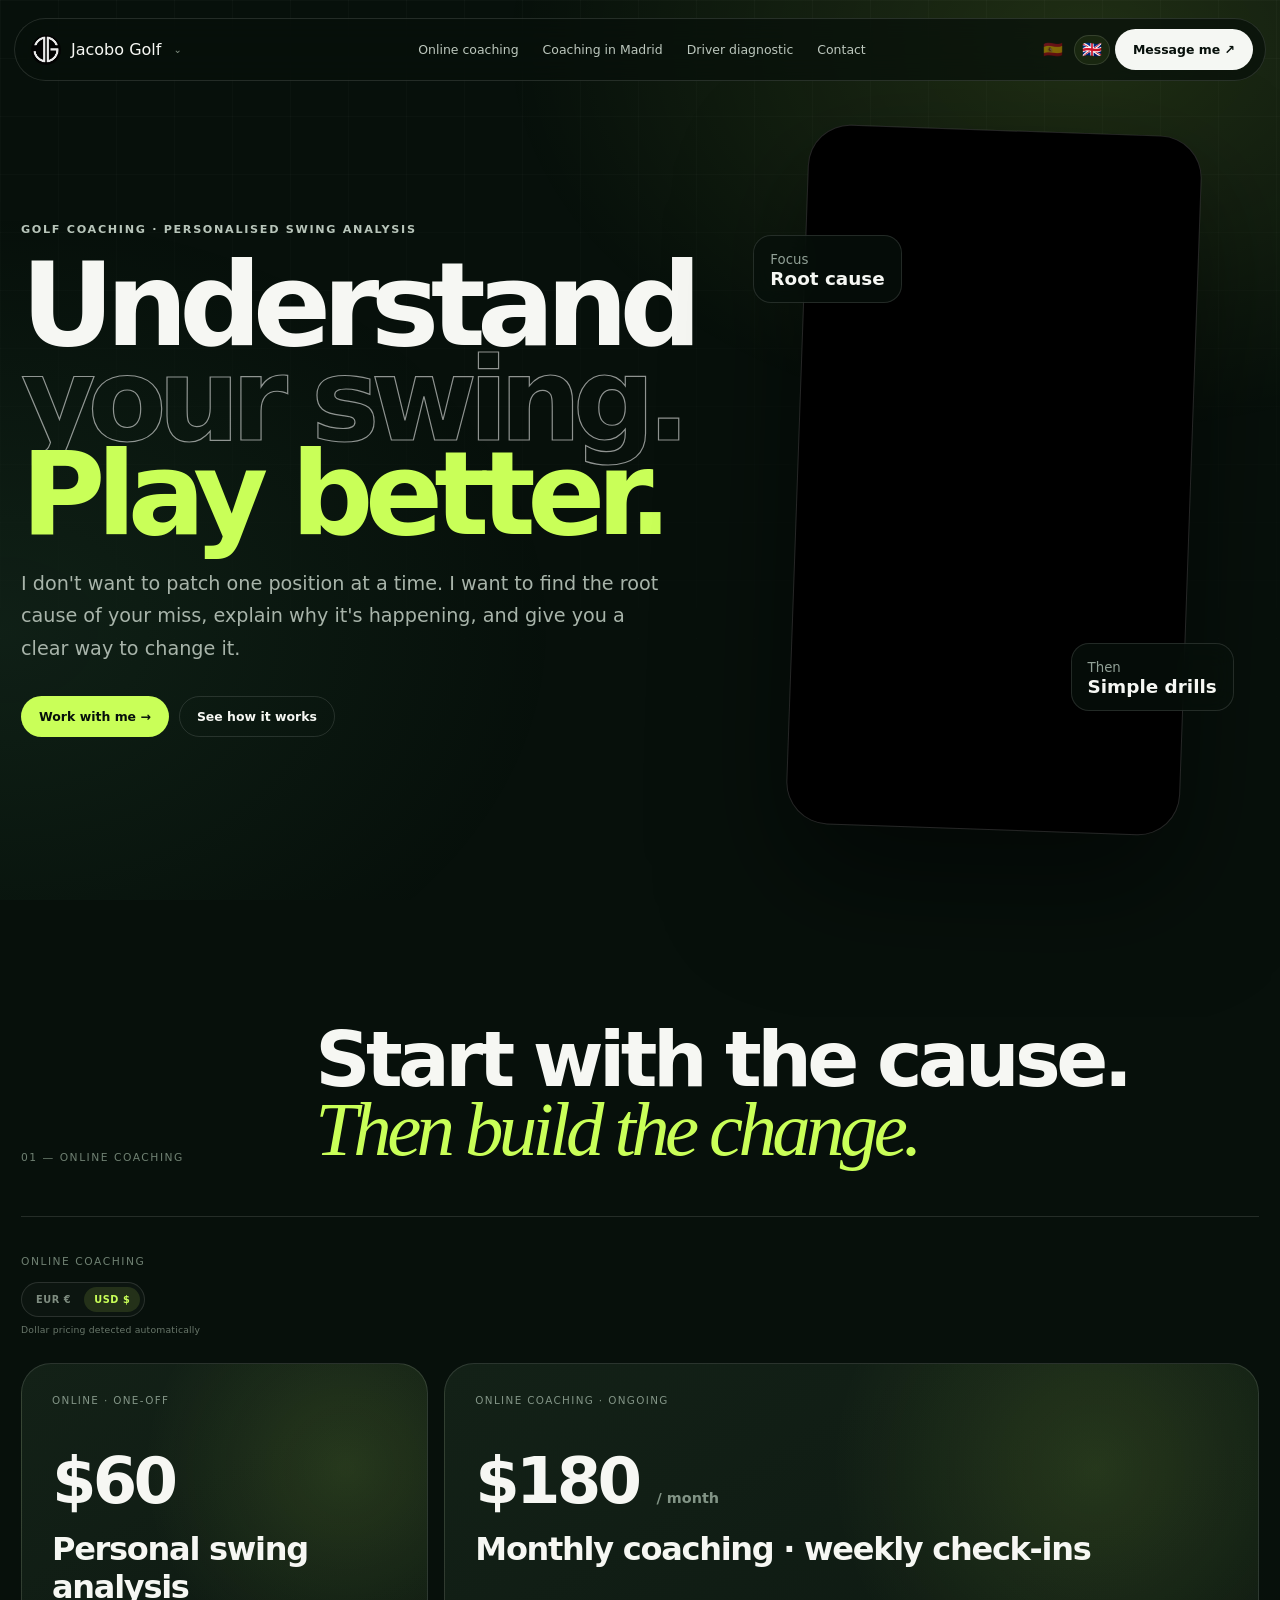
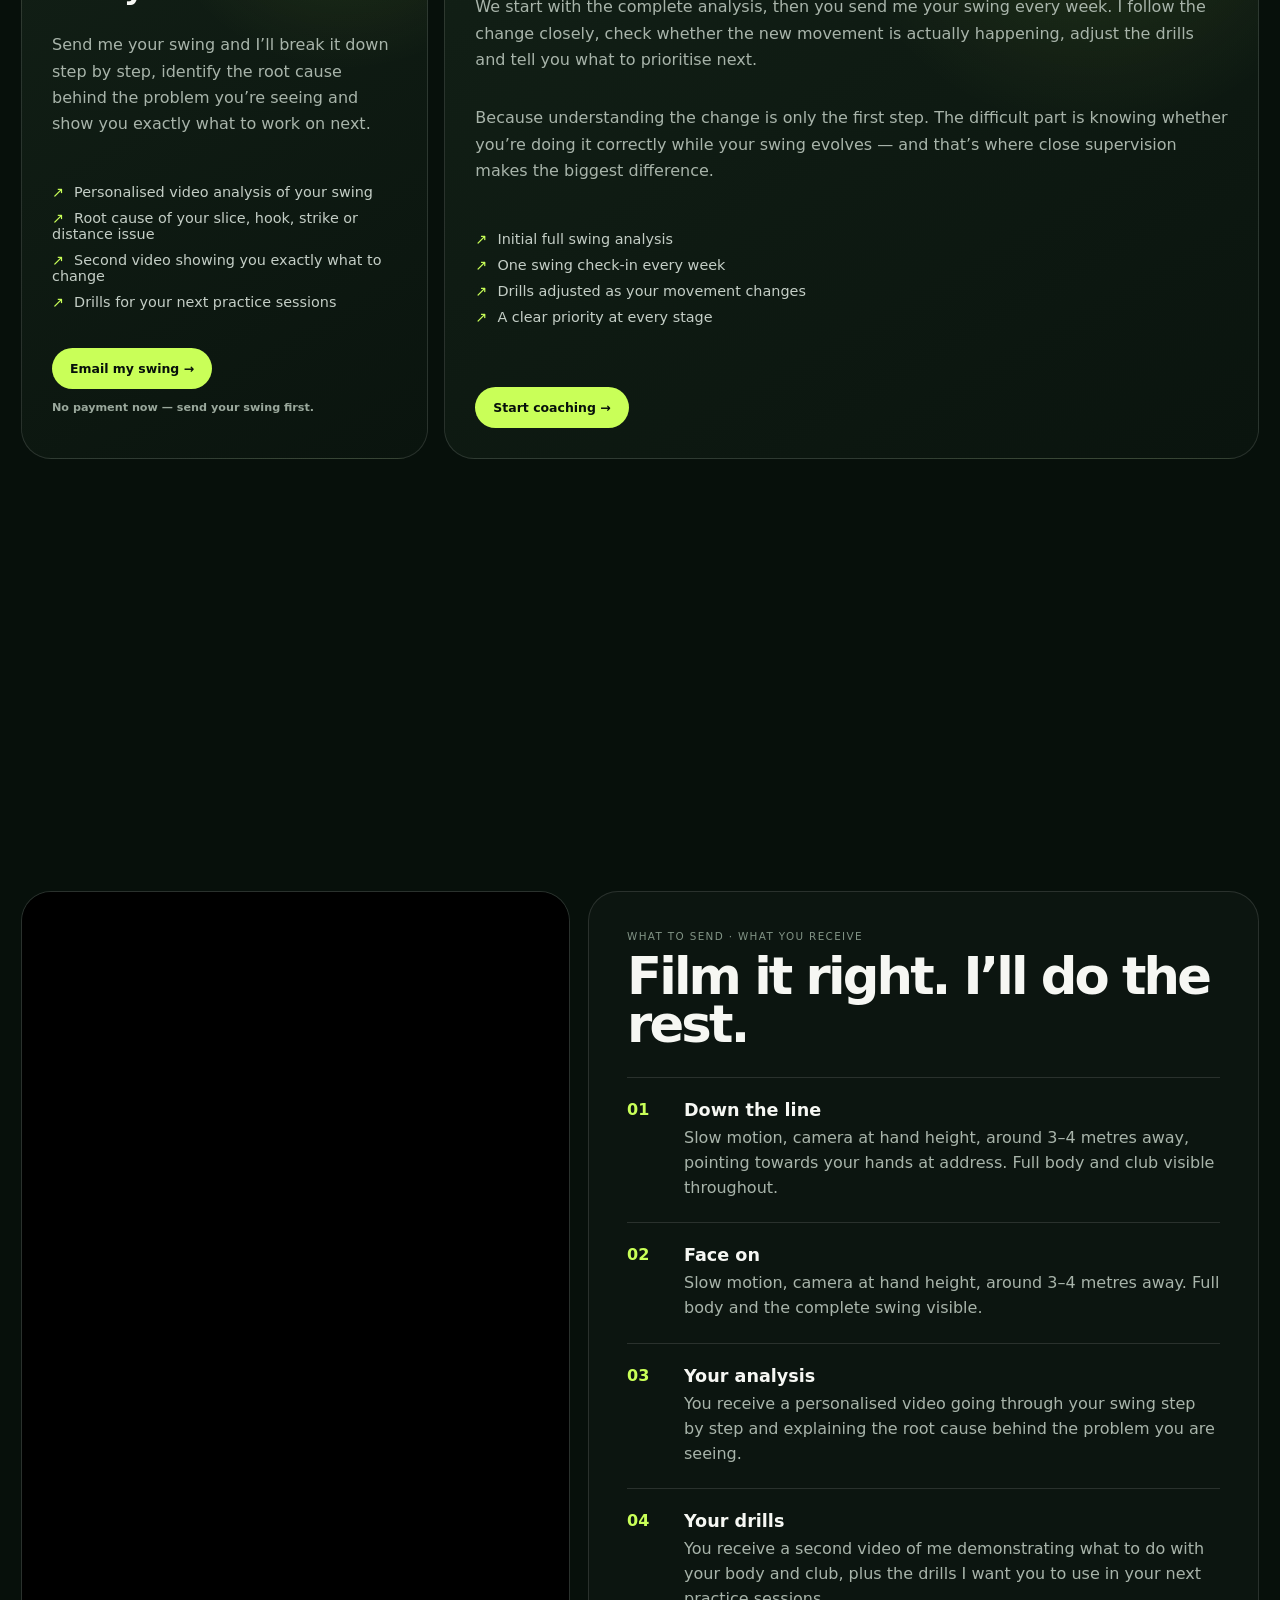
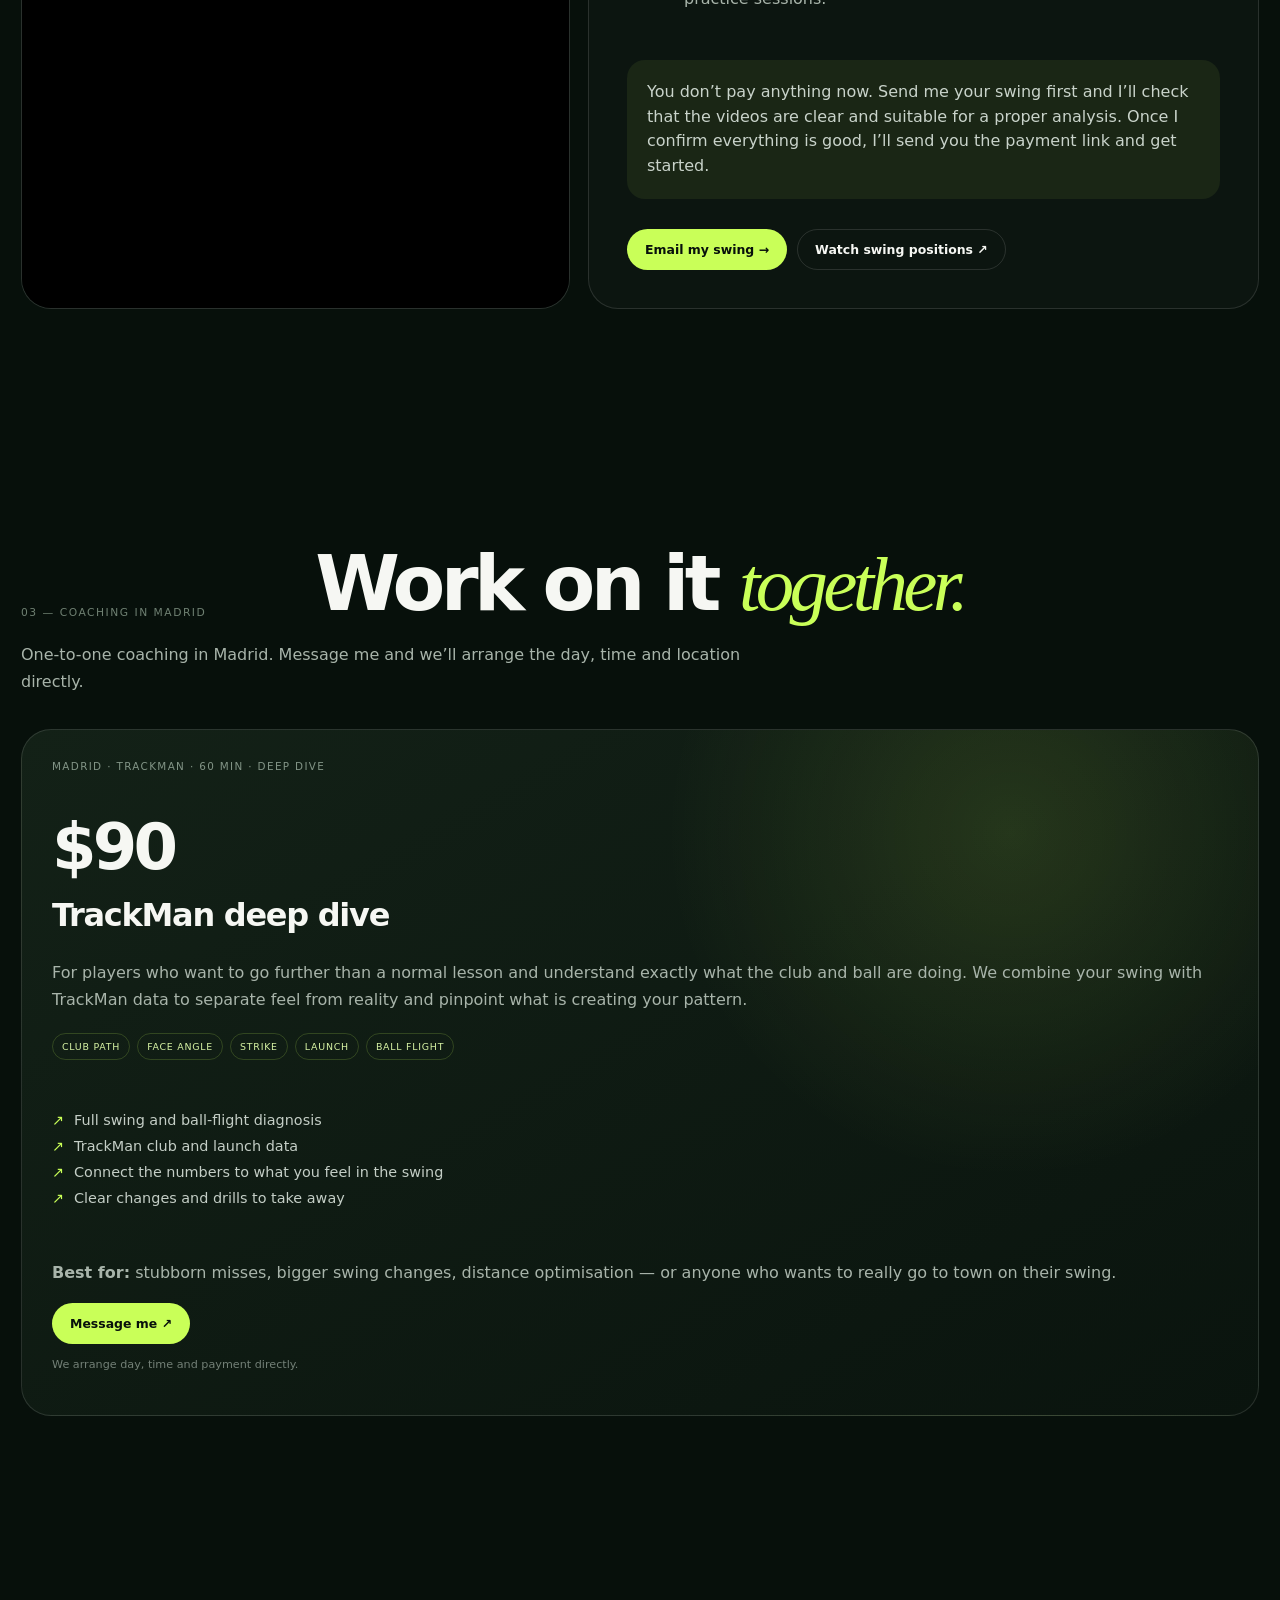
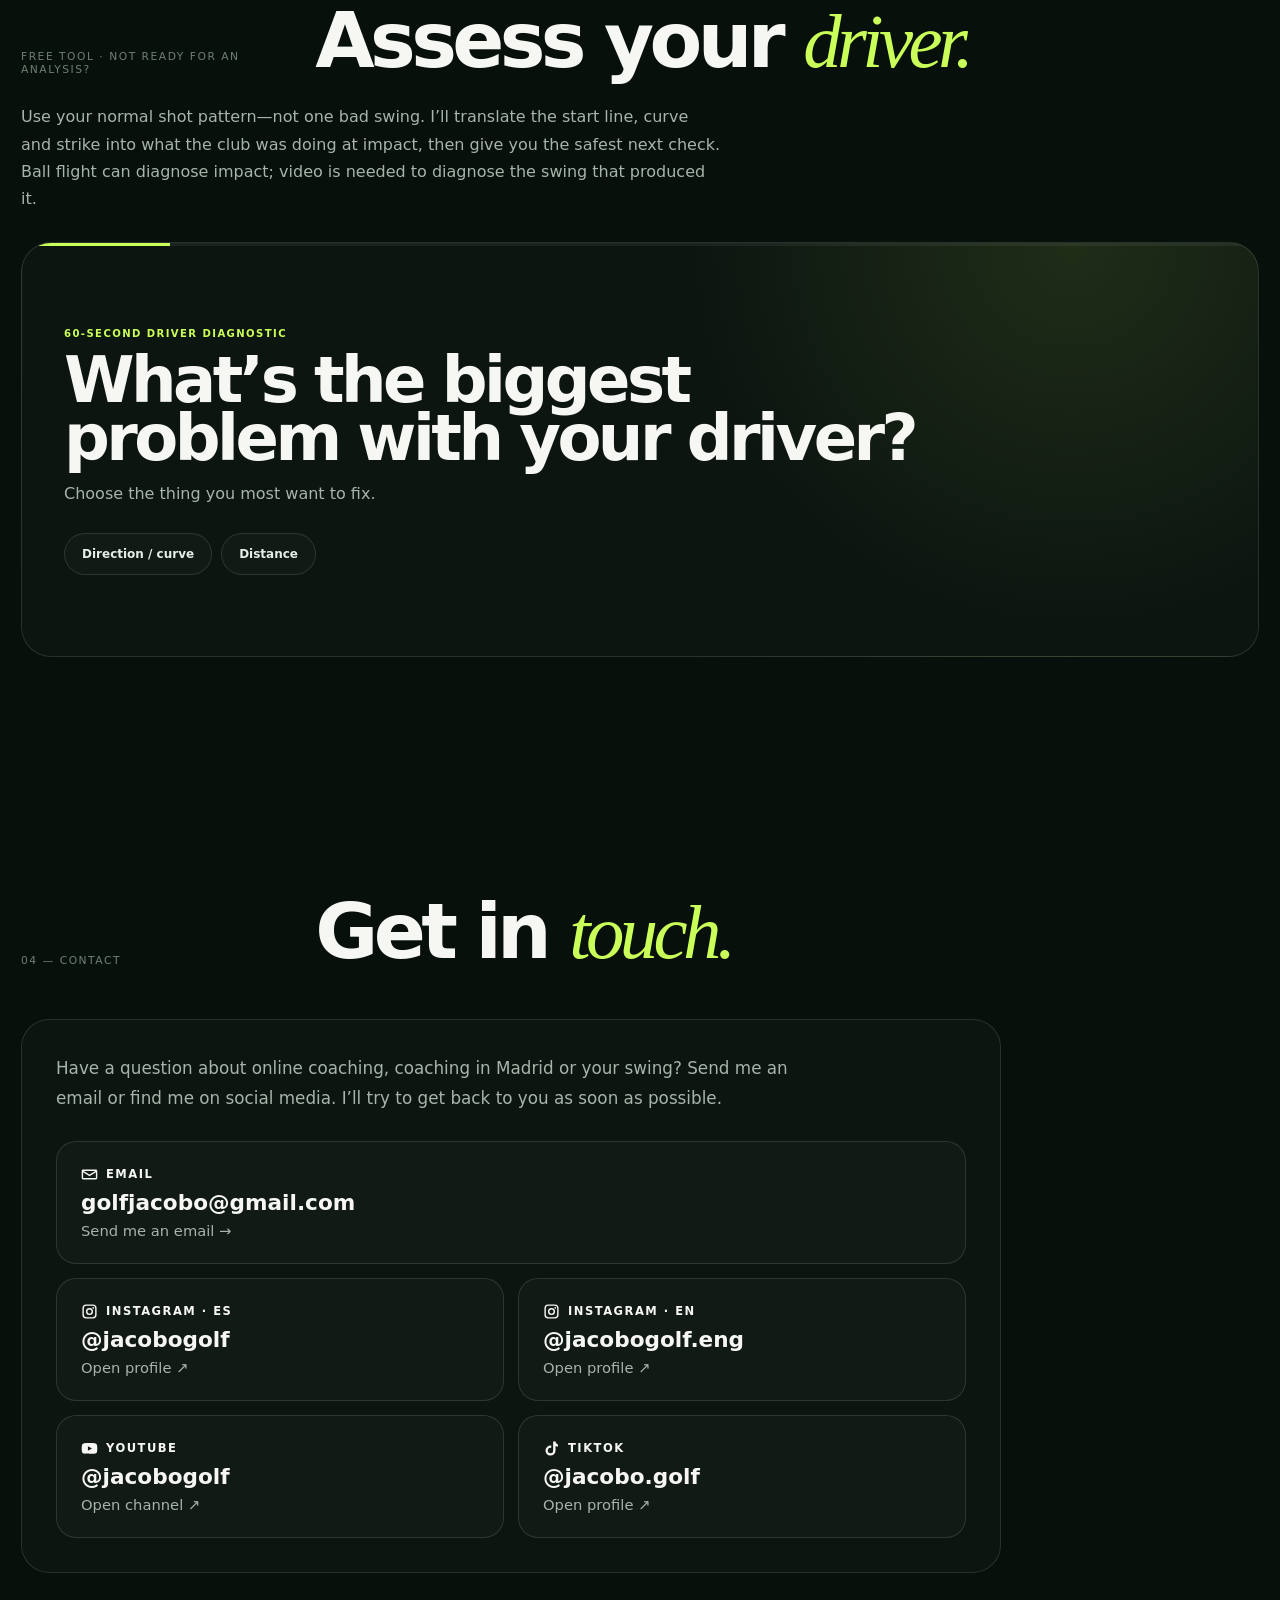
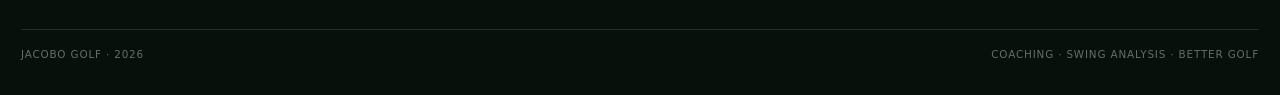
==== commit f7aacd54: "Update index.html" ====
--- a/index.html
+++ b/index.html
@@ -440,7 +440,7 @@
   <div class="services online-services">
     <article class="card featured reveal">
       <div class="kicker" data-i18n="analysis_kicker">Online · One-off</div>
-      <div class="price" data-price-eur="€50" data-price-usd="$57">€50</div>
+      <div class="price" data-price-eur="€55" data-price-usd="$60">€55</div>
       <h3 data-i18n="analysis_name">Personal swing analysis</h3>
       <p data-i18n="analysis_copy">Send me your swing and I’ll break it down step by step, identify the root cause behind the problem you’re seeing and show you exactly what to work on next.</p>
       <ul class="checks">
@@ -454,7 +454,7 @@
 
     <article class="card featured reveal trackman-only">
       <div class="kicker" data-i18n="weekly_kicker">Online coaching · Ongoing</div>
-      <div class="price" data-price-eur="€150 <small>/ mes</small>" data-price-usd="$169 <small>/ month</small>">€150 <small>/ mes</small></div>
+      <div class="price" data-price-eur="€165 <small>/ mes</small>" data-price-usd="$180 <small>/ month</small>">€165 <small>/ mes</small></div>
       <h3 data-i18n="weekly_name">Monthly coaching · weekly check-ins</h3>
       <p data-i18n="weekly_copy1">We start with the complete analysis, then you send me your swing every week. I follow the change closely, check whether the new movement is actually happening, adjust the drills and tell you what to prioritise next.</p>
       <p data-i18n="weekly_copy2">Because understanding the change is only the first step. The difficult part is knowing whether you’re doing it correctly while your swing evolves — and that’s where close supervision makes the biggest difference.</p>
@@ -584,7 +584,7 @@
 
 /* Bilingual layer */
 window.JG_TEXT={"en": {"nav_home": "Home", "nav_online": "Online coaching", "nav_how": "How it works", "nav_inperson": "Coaching in Madrid", "nav_results": "Before / after", "nav_driver": "Driver diagnostic", "nav_free": "Free", "message_me": "Message me ↗", "hero_eyebrow": "Golf coaching · Personalised swing analysis", "hero_understand": "Understand", "hero_swing": "your swing.", "hero_play": "Play better.", "hero_copy": "I don't want to patch one position at a time. I want to find the root cause of your miss, explain why it's happening, and give you a clear way to change it.", "work_with_me": "Work with me →", "see_how": "See how it works", "focus": "Focus", "root_cause": "Root cause", "then": "Then", "simple_drills": "Simple drills", "online_index": "01 — Online coaching", "online_title_a": "Start with the cause.", "online_title_b": "Then build the change.", "online_label": "Online coaching", "currency_region": "Pricing shown for your region", "analysis_kicker": "Online · One-off", "analysis_name": "Personal swing analysis", "analysis_copy": "Send me your swing and I’ll break it down step by step, identify the root cause behind the problem you’re seeing and show you exactly what to work on next.", "analysis_li1": "Personalised video analysis of your swing", "analysis_li2": "Root cause of your slice, hook, strike or distance issue", "analysis_li3": "Second video showing you exactly what to change", "analysis_li4": "Drills for your next practice sessions", "send_swing": "Email my swing →", "weekly_kicker": "Online coaching · Ongoing", "weekly_name": "Monthly coaching · weekly check-ins", "weekly_copy1": "We start with the complete analysis, then you send me your swing every week. I follow the change closely, check whether the new movement is actually happening, adjust the drills and tell you what to prioritise next.", "weekly_copy2": "Because understanding the change is only the first step. The difficult part is knowing whether you’re doing it correctly while your swing evolves — and that’s where close supervision makes the biggest difference.", "weekly_li1": "Initial full swing analysis", "weekly_li2": "One swing check-in every week", "weekly_li3": "Drills adjusted as your movement changes", "weekly_li4": "A clear priority at every stage", "start_coaching": "Start coaching →", "per_month": "/ month", "how_index": "02 — Swing analysis", "how_title_a": "Two angles.", "how_title_b": "One clear", "how_title_c": "plan.", "what_send": "What to send · What you receive", "film_right": "Film it right. I’ll do the rest.", "dtl": "Down the line", "dtl_copy": "Slow motion, camera at hand height, around 3–4 metres away, pointing towards your hands at address. Full body and club visible throughout.", "fo": "Face on", "fo_copy": "Slow motion, camera at hand height, around 3–4 metres away. Full body and the complete swing visible.", "your_analysis": "Your analysis", "your_analysis_copy": "You receive a personalised video going through your swing step by step and explaining the root cause behind the problem you are seeing.", "your_drills": "Your drills", "your_drills_copy": "You receive a second video of me demonstrating what to do with your body and club, plus the drills I want you to use in your next practice sessions.", "payment_note": "You don’t pay anything now. Send me your swing first and I’ll check that the videos are clear and suitable for a proper analysis. Once I confirm everything is good, I’ll send you the payment link and get started.", "upload_swing": "Email my swing →", "watch_positions": "Watch swing positions ↗", "inperson_index": "03 — Coaching in Madrid", "inperson_title_a": "Work on it", "inperson_title_b": "together.", "inperson_intro": "One-to-one coaching in Madrid. Message me and we’ll arrange the day, time and location directly.", "range_kicker": "Madrid · In person · 60 min", "range_name": "Range coaching", "range_copy": "A one-to-one session focused on what is actually limiting your ball flight and consistency.", "range_li1": "60-minute private coaching session", "range_li2": "Clear diagnosis and priorities", "range_li3": "Drills to take into practice", "arrange_direct": "We arrange day, time and payment directly.", "track_kicker": "Madrid · TrackMan · 60 min · Deep dive", "track_name": "TrackMan deep dive", "track_copy": "For players who want to go further than a normal lesson and understand exactly what the club and ball are doing. We combine your swing with TrackMan data to separate feel from reality and pinpoint what is creating your pattern.", "club_path": "CLUB PATH", "face_angle": "FACE ANGLE", "strike": "STRIKE", "launch": "LAUNCH", "ball_flight": "BALL FLIGHT", "track_li1": "Full swing and ball-flight diagnosis", "track_li2": "TrackMan club and launch data", "track_li3": "Connect the numbers to what you feel in the swing", "track_li4": "Clear changes and drills to take away", "best_for": "Best for:", "best_for_copy": "stubborn misses, bigger swing changes, distance optimisation — or anyone who wants to really go to town on their swing.", "results_index": "04 — A few examples", "results_title_a": "Small changes.", "results_title_b": "Better patterns.", "results_intro": "A couple of examples from players I’ve worked with. Just simple before / after swings — the focus is always on improving the pattern, not chasing a picture-perfect position.", "marina_copy": "More relaxed and consistent in just two sessions.", "tarsha_copy": "Easier swing, better tempo and much more distance", "before": "Before", "after": "After", "driver_kicker": "Free tool · Not ready for an analysis?", "driver_title_a": "Assess your", "driver_title_b": "driver.", "driver_intro": "Use your normal shot pattern—not one bad swing. I’ll translate the start line, curve and strike into what the club was doing at impact, then give you the safest next check. Ball flight can diagnose impact; video is needed to diagnose the swing that produced it.", "contact_index": "04 — Contact", "contact_title_a": "Get in", "contact_title_b": "touch.", "contact_copy": "Have a question about online coaching, coaching in Madrid or your swing? Send me an email or find me on social media. I’ll try to get back to you as soon as possible.", "email_me": "Send me an email →", "instagram": "Message me on Instagram ↗", "footer_tag": "Coaching · Swing analysis · Better golf", "social_open": "Open profile ↗", "social_channel": "Open channel ↗", "analysis_no_payment": "No payment now — send your swing first.", "email_result_title": "Keep your driver assessment.", "email_result_copy": "Enter your email below and Google will send you a copy of this assessment so you can come back to it later."}, "es": {"nav_home": "Inicio", "nav_online": "Coaching online", "nav_how": "Cómo funciona", "nav_inperson": "Coaching en Madrid", "nav_results": "Antes / después", "nav_driver": "Diagnóstico de driver", "nav_free": "Gratis", "message_me": "Escríbeme ↗", "hero_eyebrow": "Coaching de golf · Análisis personalizado de swing", "hero_understand": "Entiende", "hero_swing": "tu swing.", "hero_play": "Juega mejor.", "hero_copy": "No quiero ir parcheando posiciones una a una. Quiero encontrar la causa raíz de tu fallo, explicarte por qué ocurre y darte una forma clara de cambiarlo.", "work_with_me": "Trabaja conmigo →", "see_how": "Ver cómo funciona", "focus": "Enfoque", "root_cause": "Causa raíz", "then": "Después", "simple_drills": "Ejercicios simples", "online_index": "01 — Coaching online", "online_title_a": "Empieza por la causa.", "online_title_b": "Después construye el cambio.", "online_label": "Coaching online", "currency_region": "Precios mostrados según tu región", "analysis_kicker": "Online · Pago único", "analysis_name": "Análisis personalizado de swing", "analysis_copy": "Envíame tu swing y lo analizaré paso a paso, identificaré la causa raíz del problema que estás viendo y te enseñaré exactamente qué trabajar a continuación.", "analysis_li1": "Vídeo personalizado analizando tu swing", "analysis_li2": "Causa raíz de tu slice, hook, contacto o pérdida de distancia", "analysis_li3": "Segundo vídeo enseñándote exactamente qué cambiar", "analysis_li4": "Ejercicios para tus próximas sesiones de práctica", "send_swing": "Enviar mi swing por email →", "weekly_kicker": "Coaching online · Seguimiento", "weekly_name": "Seguimiento mensual · revisión semanal", "weekly_copy1": "Empezamos con el análisis completo y, después, me envías tu swing cada semana. Sigo de cerca el cambio, compruebo si el nuevo movimiento está apareciendo de verdad, ajusto los ejercicios y te indico qué debes priorizar en cada momento.", "weekly_copy2": "Entender el cambio es solo el primer paso. Lo difícil es saber si lo estás haciendo correctamente mientras tu swing evoluciona, y ahí es donde un seguimiento cercano marca la diferencia.", "weekly_li1": "Análisis completo inicial", "weekly_li2": "Una revisión del swing cada semana", "weekly_li3": "Ejercicios ajustados a medida que cambia tu movimiento", "weekly_li4": "Una prioridad clara en cada etapa", "start_coaching": "Empezar seguimiento →", "per_month": "/ mes", "how_index": "02 — Análisis de swing", "how_title_a": "Dos ángulos.", "how_title_b": "Un plan", "how_title_c": "claro.", "what_send": "Qué enviar · Qué recibes", "film_right": "Grábalo bien. Yo me encargo del resto.", "dtl": "Desde la línea de juego", "dtl_copy": "Cámara lenta, a la altura de las manos, a unos 3–4 metros y apuntando hacia tus manos en el address. Deben verse el cuerpo completo y el palo durante todo el swing.", "fo": "De frente", "fo_copy": "Cámara lenta, a la altura de las manos y a unos 3–4 metros. Deben verse el cuerpo completo y todo el swing.", "your_analysis": "Tu análisis", "your_analysis_copy": "Recibes un vídeo personalizado en el que analizo tu swing paso a paso y te explico la causa raíz del problema que estás viendo.", "your_drills": "Tus ejercicios", "your_drills_copy": "Recibes un segundo vídeo en el que te enseño qué hacer con el cuerpo y con el palo, además de los ejercicios que quiero que utilices en tus próximas sesiones de práctica.", "payment_note": "No pagas nada ahora. Primero envíame tu swing y comprobaré que los vídeos estén bien grabados y que pueda hacer un análisis completo. Cuando te confirme que todo está correcto, te envío el enlace de pago y me pongo con ello.", "upload_swing": "Enviar mi swing por email →", "watch_positions": "Ver posiciones del swing ↗", "inperson_index": "03 — Coaching en Madrid", "inperson_title_a": "Trabájalo", "inperson_title_b": "conmigo.", "inperson_intro": "Coaching individual en Madrid. Escríbeme y acordamos directamente el día, la hora y el lugar.", "range_kicker": "Madrid · Presencial · 60 min", "range_name": "Coaching en el range", "range_copy": "Una sesión individual centrada en lo que realmente está limitando tu vuelo de bola y tu consistencia.", "range_li1": "Sesión privada de coaching de 60 minutos", "range_li2": "Diagnóstico y prioridades claras", "range_li3": "Ejercicios para llevarte a la práctica", "arrange_direct": "Acordamos directamente el día, la hora y el pago.", "track_kicker": "Madrid · TrackMan · 60 min · Análisis a fondo", "track_name": "Análisis TrackMan a fondo", "track_copy": "Para jugadores que quieren ir más allá de una clase normal y entender exactamente qué están haciendo el palo y la bola. Combinamos tu swing con los datos de TrackMan para separar las sensaciones de la realidad e identificar qué está generando tu patrón.", "club_path": "PATH DEL PALO", "face_angle": "ÁNGULO DE CARA", "strike": "CONTACTO", "launch": "LANZAMIENTO", "ball_flight": "VUELO DE BOLA", "track_li1": "Diagnóstico completo del swing y del vuelo de bola", "track_li2": "Datos de palo y lanzamiento con TrackMan", "track_li3": "Relacionar los números con lo que sientes en el swing", "track_li4": "Cambios claros y ejercicios para llevarte", "best_for": "Ideal para:", "best_for_copy": "fallos recurrentes, cambios importantes de swing, optimización de distancia o cualquiera que quiera analizar su swing realmente a fondo.", "results_index": "04 — Algunos ejemplos", "results_title_a": "Pequeños cambios.", "results_title_b": "Mejores patrones.", "results_intro": "Un par de ejemplos de jugadores con los que he trabajado. Son simplemente swings de antes y después: el objetivo es mejorar el patrón, no perseguir una posición perfecta para la foto.", "marina_copy": "Más relajada y consistente en solo dos sesiones.", "tarsha_copy": "Un swing más fácil, mejor tempo y mucha más distancia.", "before": "Antes", "after": "Después", "driver_kicker": "Herramienta gratis · ¿Aún no quieres un análisis?", "driver_title_a": "Analiza tu", "driver_title_b": "driver.", "driver_intro": "Usa tu patrón habitual de golpes, no un swing malo aislado. Traduciré la línea de salida, la curva y el punto de impacto en lo que probablemente estaba haciendo el palo en el impacto y te daré el siguiente paso más seguro. El vuelo de bola permite diagnosticar el impacto; el vídeo es lo que permite diagnosticar el swing que lo produjo.", "contact_index": "04 — Contacto", "contact_title_a": "Ponte en", "contact_title_b": "contacto.", "contact_copy": "¿Tienes alguna pregunta sobre el coaching online, el coaching en Madrid o sobre tu swing? Envíame un email o encuéntrame en redes sociales. Intentaré responderte con la mayor brevedad posible.", "email_me": "Envíame un email →", "instagram": "Escríbeme por Instagram ↗", "footer_tag": "Coaching · Análisis de swing · Mejor golf", "social_open": "Abrir perfil ↗", "social_channel": "Abrir canal ↗", "analysis_no_payment": "No pagas nada ahora — primero envíame tu swing.", "email_result_title": "Guarda tu diagnóstico de driver.", "email_result_copy": "Introduce tu email abajo y Google te enviará una copia de este diagnóstico para que puedas volver a consultarlo cuando quieras."}};
-window.JG_ES={"Home": "Inicio", "Online coaching": "Coaching online", "In-person coaching": "Clases presenciales", "How it works": "Cómo funciona", "Before / after": "Antes / después", "Fix your driver": "Analiza tu driver", "Free tool": "Herramienta gratis", "In person": "Presencial", "Message me ↗": "Escríbeme ↗", "Golf coaching · Personalised swing analysis": "Coaching de golf · Análisis personalizado de swing", "Understand": "Entiende", "your swing.": "tu swing.", "Play better.": "Juega mejor.", "I don't want to patch one position at a time. I want to find the root cause of your miss, explain why it's happening, and give you a clear way to change it.": "No quiero ir parcheando posiciones una a una. Quiero encontrar la causa raíz de tu fallo, explicarte por qué ocurre y darte una forma clara de cambiarlo.", "Work with me →": "Trabaja conmigo →", "See how it works": "Ver cómo funciona", "Focus": "Enfoque", "Root cause": "Causa raíz", "Then": "Después", "Simple drills": "Ejercicios simples", "01 — Coaching": "01 — Coaching", "Choose how you want to": "Elige cómo quieres", "improve.": "mejorar.", "Start with the cause.": "Empieza por la causa.", "Then build the change.": "Después construye el cambio.", "Online · One-off": "Online · Pago único", "Personal swing analysis": "Análisis personalizado de swing", "Send me your swing and I’ll break it down step by step, identify the root cause behind the problem you’re seeing and show you exactly what to work on next.": "Envíame tu swing y lo analizaré paso a paso, identificaré la causa raíz del problema que estás viendo y te enseñaré exactamente qué trabajar a continuación.", "Personalised video analysis of your swing": "Vídeo personalizado analizando tu swing", "Root cause of your slice, hook, strike or distance issue": "Causa raíz de tu slice, hook, contacto o pérdida de distancia", "Second video showing you exactly what to change": "Segundo vídeo enseñándote exactamente qué cambiar", "Drills for your next practice sessions": "Ejercicios para tus próximas sesiones de práctica", "Send my swing →": "Enviar mi swing →", "Online coaching · Ongoing": "Coaching online · Seguimiento", "/ month": "/ mes", "Weekly swing coaching": "Seguimiento semanal", "We start with the complete analysis, then you send me your swing every week. I follow the change closely, check whether the new movement is actually happening, adjust the drills and tell you what to prioritise next.": "Empezamos con el análisis completo y después me envías tu swing cada semana. Sigo de cerca el cambio, compruebo si el nuevo movimiento está apareciendo de verdad, ajusto los ejercicios y te indico qué debes priorizar en cada momento.", "Because understanding the change is only the first step. The difficult part is knowing whether you’re doing it correctly while your swing evolves — and that’s where close supervision makes the biggest difference.": "Porque entender el cambio es solo el primer paso. Lo difícil es saber si lo estás haciendo correctamente mientras tu swing evoluciona, y ahí es donde un seguimiento cercano marca la diferencia.", "Initial full swing analysis": "Análisis completo inicial", "One swing check-in every week": "Una revisión del swing cada semana", "Drills adjusted as your movement changes": "Ejercicios ajustados a medida que cambia tu movimiento", "A clear priority at every stage": "Una prioridad clara en cada etapa", "Start coaching →": "Empezar seguimiento →", "Work on it": "Trabájalo", "together.": "juntos.", "In person · 60 min": "Presencial · 60 min", "Range coaching": "Coaching en el range", "A one-to-one session focused on what is actually limiting your ball flight and consistency.": "Una sesión individual centrada en lo que realmente está limitando tu vuelo de bola y tu consistencia.", "60-minute private coaching session": "Sesión privada de coaching de 60 minutos", "Clear diagnosis and priorities": "Diagnóstico y prioridades claras", "Drills to take into practice": "Ejercicios para llevarte a la práctica", "Message me →": "Escríbeme →", "We arrange day, time and payment directly.": "Acordamos directamente el día, la hora y el pago.", "In person · TrackMan · 60 min · Deep dive": "Presencial · TrackMan · 60 min · Análisis a fondo", "TrackMan deep dive": "Análisis TrackMan a fondo", "For players who want to go further than a normal lesson and understand exactly what the club and ball are doing. We combine your swing with TrackMan data to separate feel from reality and pinpoint what is creating your pattern.": "Para jugadores que quieren ir más allá de una clase normal y entender exactamente qué están haciendo el palo y la bola. Combinamos tu swing con los datos de TrackMan para separar las sensaciones de la realidad e identificar qué está generando tu patrón.", "Full swing and ball-flight diagnosis": "Diagnóstico completo del swing y del vuelo de bola", "TrackMan club and launch data": "Datos de palo y lanzamiento con TrackMan", "Connect the numbers to what you feel in the swing": "Relacionar los números con lo que sientes en el swing", "Clear changes and drills to take away": "Cambios claros y ejercicios para llevarte", "Best for:": "Ideal para:", "stubborn misses, bigger swing changes, distance optimisation — or anyone who wants to really go to town on their swing.": "fallos recurrentes, cambios importantes de swing, optimización de distancia o cualquiera que quiera analizar su swing realmente a fondo.", "02 — Swing analysis": "02 — Análisis de swing", "Two angles. One clear": "Dos ángulos. Un plan", "plan.": "claro.", "What to send · What you receive": "Qué enviar · Qué recibes", "Film it right. I’ll do the rest.": "Grábalo bien. Yo me encargo del resto.", "Down the line": "Down the line", "Slow motion, camera at hand height, around 3–4 metres away, pointing towards your hands at address. Full body and club visible throughout.": "Cámara lenta, a la altura de las manos, a unos 3–4 metros y apuntando hacia tus manos en el address. Deben verse el cuerpo completo y el palo durante todo el swing.", "Face on": "Face on", "Slow motion, camera at hand height, around 3–4 metres away. Full body and the complete swing visible.": "Cámara lenta, a la altura de las manos y a unos 3–4 metros. Deben verse el cuerpo completo y todo el swing.", "Your analysis": "Tu análisis", "You receive a personalised video going through your swing step by step and explaining the root cause behind the problem you are seeing.": "Recibes un vídeo personalizado en el que analizo tu swing paso a paso y te explico la causa raíz del problema que estás viendo.", "Your drills": "Tus ejercicios", "You receive a second video of me demonstrating what to do with your body and club, plus the drills I want you to use in your next practice sessions.": "Recibes un segundo vídeo en el que te enseño qué hacer con el cuerpo y con el palo, además de los ejercicios que quiero que utilices en tus próximas sesiones de práctica.", "Before payment, I check that your videos are good enough to analyse. Once everything is clear, you complete payment and I get to work.": "Antes del pago compruebo que tus vídeos tengan la calidad y los ángulos necesarios para analizarlos bien. Cuando todo esté correcto, realizas el pago y me pongo con el análisis.", "Upload my swing →": "Subir mi swing →", "Watch swing positions ↗": "Ver posiciones del swing ↗", "03 — A few examples": "03 — Algunos ejemplos", "Small changes.": "Pequeños cambios.", "Better patterns.": "Mejores patrones.", "A couple of examples from players I’ve worked with. Just simple before / after swings — the focus is always on improving the pattern, not chasing a picture-perfect position.": "Un par de ejemplos de jugadores con los que he trabajado. Son simplemente swings de antes y después: el objetivo es mejorar el patrón, no perseguir una posición perfecta para la foto.", "More relaxed and consistent in just two sessions.": "Más relajada y consistente en solo dos sesiones.", "Easier swing, better tempo and much more distance": "Un swing más fácil, mejor tempo y mucha más distancia en un mes.", "Before": "Antes", "After": "Después", "Free tool · Not ready for an analysis?": "Herramienta gratis · ¿Aún no quieres un análisis?", "Assess your": "Analiza tu", "driver.": "driver.", "Use your normal shot pattern—not one bad swing. I’ll translate the start line, curve and strike into what the club was doing at impact, then give you the safest next check. Ball flight can diagnose impact; video is needed to diagnose the swing that produced it.": "Usa tu patrón habitual de golpes, no un swing malo aislado. Traduciré la línea de salida, la curva y el punto de impacto en lo que probablemente estaba haciendo el palo en el impacto y te daré el siguiente paso más seguro. El vuelo de bola permite diagnosticar el impacto; el vídeo es lo que permite diagnosticar el swing que lo produjo.", "Want me to look at": "¿Quieres que analice", "your swing?": "tu swing?", "For in-person lessons, message me and we'll arrange it directly. For online analysis, send the two angles above and tell me what you're struggling with.": "Para clases presenciales, escríbeme y lo organizamos directamente. Para el análisis online, envíame los dos ángulos indicados arriba y cuéntame con qué estás teniendo problemas.", "Message me on Instagram ↗": "Escríbeme por Instagram ↗", "Coaching · Swing analysis · Better golf": "Coaching · Análisis de swing · Mejor golf", "60-second driver diagnostic": "Diagnóstico de driver en 60 segundos", "Your likely pattern": "Tu patrón más probable", "What the ball flight tells us": "Lo que nos dice el vuelo de bola", "What I’d check first on video": "Lo primero que comprobaría en vídeo", "Why these checks matter": "Por qué importan estas comprobaciones", "Low-risk test for the range": "Prueba sencilla para el range", "Impact diagnosis, not a swing diagnosis.": "Diagnóstico del impacto, no del swing.", "Start again": "Empezar de nuevo", "What’s the biggest problem with your driver?": "¿Cuál es tu mayor problema con el driver?", "Choose the thing you most want to fix.": "Elige lo que más te gustaría corregir.", "Direction / curve": "Dirección / curva", "Distance": "Distancia", "Where does it usually start?": "¿Por dónde suele empezar la bola?", "Think about the first few metres of flight.": "Piensa en los primeros metros del vuelo.", "← Left": "← Izquierda", "↑ Straight": "↑ Recta", "Right →": "Derecha →", "Both sides": "Ambos lados", "Which way does it curve?": "¿Hacia qué lado curva?", "What shape does it make after it starts?": "¿Qué forma hace después de salir?", "No curve": "Sin curva", "Both ways": "Hacia ambos lados", "Where do you usually strike it?": "¿Dónde sueles impactar en la cara?", "Think about your most common contact.": "Piensa en tu contacto más habitual.", "Heel": "Talón", "Centre": "Centro", "Toe": "Punta", "All over": "Por toda la cara", "Not sure": "No estoy seguro", "Which pair sounds most like your two-way miss?": "¿Qué combinación se parece más a tu fallo a ambos lados?", "This matters because opposite misses can come from the same root cause.": "Esto importa porque fallos opuestos pueden venir de la misma causa raíz.", "Honestly, it can go anywhere": "Sinceramente, puede ir a cualquier sitio", "How does the strike feel?": "¿Cómo es normalmente tu contacto?", "This separates speed from efficiency.": "Esto ayuda a separar un problema de velocidad de uno de eficiencia.", "Mostly centre": "Normalmente centrado", "Mostly heel": "Normalmente en el talón", "Mostly toe": "Normalmente en la punta", "Mostly low face": "Normalmente abajo en la cara", "Mostly high face": "Normalmente arriba en la cara", "What does the flight look like?": "¿Cómo es el vuelo?", "On the shots you catch solid.": "En los golpes que contactas bien.", "High & weak": "Alto y flojo", "Too low": "Demasiado bajo", "Normal — just short": "Normal, simplemente corto", "Pull-fade / pull-slice pattern.": "Patrón pull-fade / pull-slice.", "Push-fade / push-slice pattern.": "Patrón push-fade / push-slice.", "Straight-start fade / slice pattern.": "Patrón fade / slice con salida recta.", "Push-draw / push-hook pattern.": "Patrón push-draw / push-hook.", "Pull-hook pattern.": "Patrón pull-hook.", "Straight-start draw / hook pattern.": "Patrón draw / hook con salida recta.", "Straight pull pattern.": "Patrón de pull recto.", "Straight push pattern.": "Patrón de push recto.", "Your direction is actually pretty functional.": "Tu dirección es bastante funcional.", "Two-way face and start-line pattern.": "Patrón a ambos lados de cara y línea de salida.", "Two-way path / strike pattern.": "Patrón a ambos lados de path / contacto.", "Two-way curvature pattern.": "Patrón de curva a ambos lados.", "The pattern is too variable for one mechanical diagnosis.": "El patrón es demasiado variable para un único diagnóstico mecánico.", "Strike consistency is the first distance leak.": "La consistencia del contacto es la primera fuga de distancia.", "Measure spin before changing your swing.": "Mide el spin antes de cambiar tu swing.", "Low launch: check strike and setup first.": "Vuelo bajo: comprueba primero contacto y setup.", "Impact may be functional—now quantify speed and fit.": "El impacto puede ser funcional: ahora cuantifica velocidad y fitting.", "Alignment and ball position": "Alineación y posición de bola", "Strike location": "Punto de impacto", "Swing direction": "Dirección del swing", "Transition depth": "Profundidad en la transición", "Face control": "Control de la cara", "Grip and face at address": "Grip y cara en el address", "Heel contact": "Contacto de talón", "Lead-wrist pattern": "Patrón de muñeca izquierda", "Face rotation": "Rotación de la cara", "Actual club path": "Path real del palo", "Strike before path": "Contacto antes que path", "Face-to-path": "Face-to-path", "Lead-wrist and grip": "Muñeca izquierda y grip", "How large is the curve?": "Cantidad de curva", "Toe contact": "Contacto de punta", "Club path": "Path del palo", "Face stability": "Estabilidad de la cara", "Face at address": "Cara en el address", "Grip": "Grip", "Curve amount": "Cantidad de curva", "Path": "Path", "Grip and face": "Grip y cara", "Release timing": "Timing del release", "Alignment first": "Primero alineación", "Ball position": "Posición de bola", "Face angle": "Ángulo de la cara", "Dispersion over 10 shots": "Dispersión en 10 golpes", "Ball speed": "Velocidad de bola", "Launch and spin": "Lanzamiento y spin", "Strike pattern": "Patrón de impacto", "Tee height": "Altura del tee", "Setup consistency": "Consistencia del setup", "Face at top": "Cara arriba del backswing", "Transition delivery": "Entrega en la transición", "Grip pressure": "Presión del grip", "Transition consistency": "Consistencia de la transición", "Low point": "Low point", "Balance": "Equilibrio", "Heel-to-toe strike": "Contacto talón-punta", "Start-line consistency": "Consistencia de la línea de salida", "Face delivery": "Entrega de la cara", "Path stability": "Estabilidad del path", "Setup routine": "Rutina de setup", "Strike map": "Mapa de impactos", "Tempo": "Tempo", "Then video": "Después, vídeo", "Setup distance": "Distancia a la bola en el setup", "Balance and tempo": "Equilibrio y tempo", "Heel-to-toe pattern": "Patrón talón-punta", "Swing length": "Longitud del swing", "Distance from ball": "Distancia a la bola", "Strike pattern at lower speed": "Patrón de impacto a menor velocidad", "Video only after mapping contact": "Vídeo después de mapear el contacto", "Confirm strike height": "Confirmar altura del impacto", "Launch angle": "Ángulo de lanzamiento", "Spin rate": "Spin rate", "Delivered loft / attack angle": "Loft entregado / ángulo de ataque", "Verify strike with spray": "Verificar contacto con spray", "Attack angle": "Ángulo de ataque", "Club speed": "Velocidad de palo", "Ball speed / smash": "Velocidad de bola / smash", "Driver loft and shaft": "Loft y varilla del driver", "Physical speed capacity": "Capacidad física de velocidad", "The ball starts left, then the face is open enough to the path for it to curve right. That confirms a <strong>leftward face-to-path relationship</strong>; it does not, by itself, prove an over-the-top move.": "La bola sale a la izquierda y después la cara está suficientemente abierta respecto al path como para que curve a la derecha. Eso confirma una <strong>relación face-to-path hacia la izquierda</strong>; por sí solo no demuestra que estés haciendo over the top.", "Face left of target at launch, with the path farther left than the face.": "La cara está a la izquierda del objetivo en el lanzamiento y el path está todavía más a la izquierda que la cara.", "A leftward swing direction is common, but it can come from alignment, low point, body motion or club delivery—not just the shoulders “spinning.” Heel contact can create or exaggerate the fade even when path is acceptable.": "Una dirección de swing hacia la izquierda es habitual en este patrón, pero puede venir de la alineación, el low point, el movimiento del cuerpo o la entrega del palo, no solo de girar demasiado pronto los hombros. Un contacto de talón puede crear o exagerar el fade incluso con un path aceptable.", "Spray the face, aim square, and hit five balls at 70–80%. Try to move contact slightly toward the toe/centre while starting the ball a touch farther right. Keep the cue only if <strong>both start line and strike improve</strong>.": "Marca la cara con spray, alinéate cuadrado y pega cinco bolas al 70–80 %. Intenta mover ligeramente el contacto hacia la punta/centro mientras haces que la bola salga un poco más a la derecha. Mantén esa sensación solo si <strong>mejoran tanto la línea de salida como el contacto</strong>.", "The face is right of target and open relative to the path. The priority is usually <strong>face and strike control</strong>, not automatically forcing the path farther right.": "La cara está a la derecha del objetivo y abierta respecto al path. La prioridad suele ser <strong>controlar la cara y el contacto</strong>, no intentar llevar automáticamente el path todavía más a la derecha.", "Face right of target at launch; path is less right than the face.": "La cara está a la derecha del objetivo en el lanzamiento; el path está menos a la derecha que la cara.", "This shot can occur with an out-to-in, neutral or in-to-out path. “Getting stuck” is only one possibility. A heel strike alone can add substantial right curve.": "Este golpe puede aparecer con un path out-to-in, neutro o in-to-out. Quedarse atascado es solo una posibilidad. Un impacto de talón por sí solo puede añadir bastante curva a la derecha.", "Mark the face and hit waist-to-waist shots feeling the face return less open. Your success measure is a <strong>more centred strike and a start line closer to target</strong>—not how the movement looks.": "Marca la cara y pega golpes de cintura a cintura sintiendo que la cara vuelve menos abierta. La medida del éxito es un <strong>contacto más centrado y una línea de salida más cerca del objetivo</strong>, no cómo se ve el movimiento.", "If it starts reasonably straight and then peels right, the face may be close to target at impact but still <strong>open relative to the path</strong>. I’d look first at why the face is not squaring naturally.": "Si sale bastante recta y luego se va a la derecha, la cara puede estar cerca del objetivo en el impacto pero seguir <strong>abierta respecto al path</strong>. Lo primero que miraría es por qué la cara no se está cuadrando de forma natural.", "Face approximately at the target at launch, but open relative to the path.": "La cara está aproximadamente hacia el objetivo en el lanzamiento, pero abierta respecto al path.", "The face may be usable relative to the target while the path is too far left, or the path may be acceptable while heel gear effect adds curve. Those require different fixes.": "La cara puede estar razonablemente bien respecto al objetivo mientras el path va demasiado a la izquierda, o el path puede ser aceptable y el gear effect del talón añadir la curva. Son problemas distintos y necesitan soluciones distintas.", "Use face spray for five shots. If contact is heel-side, solve that first. If it is centred, make small rehearsals that start the ball just right of target with less curve; avoid a dramatic “roll the hands” fix.": "Usa spray en la cara durante cinco golpes. Si el contacto está en el talón, corrige eso primero. Si está centrado, haz pequeños ensayos intentando que la bola salga ligeramente a la derecha del objetivo con menos curva; evita una corrección exagerada de cerrar las manos.", "A ball that starts right and curves left is normally coming from an <strong>in-to-out delivery</strong>. If it’s a small draw, that can be great. If it’s a big miss, I’d investigate whether the club is getting too deep or stuck behind you.": "Una bola que sale a la derecha y curva a la izquierda suele venir de una <strong>entrega in-to-out</strong>. Si es un draw pequeño puede ser perfecto. Si es un fallo grande, miraría si el palo se está yendo demasiado profundo o se está quedando atascado detrás de ti.", "Face right of target but closed relative to a path travelling farther right.": "La cara está a la derecha del objetivo pero cerrada respecto a un path que viaja todavía más a la derecha.", "When the club gets too far behind the body, the path can travel excessively right. Then the hands often have to work hard to square the face. Catch it just right and you hit a draw. Release it too much and it turns into a hook.": "Cuando el palo se queda demasiado detrás del cuerpo, el path puede viajar excesivamente a la derecha. Entonces las manos suelen tener que trabajar mucho para cuadrar la cara. Si sincronizas justo, sale draw; si liberas demasiado, se convierte en hook.", "If it is a playable draw, do not fix it. If it over-curves, spray the face first. With centred contact, try to start it slightly less right while keeping the same balanced finish; judge the task by the ball, not by forcing the handle left.": "Si es un draw jugable, no lo arregles. Si curva demasiado, comprueba primero el contacto con spray. Con contacto centrado, intenta que salga algo menos a la derecha manteniendo un finish equilibrado; juzga el cambio por la bola, no por forzar el grip hacia la izquierda.", "Starting left and curving farther left means the face is <strong>left of target and closed relative to the path</strong>. I’d look hard at whether the clubface is being shut too early or the hands are having to save a stuck delivery.": "Salir a la izquierda y curvar todavía más a la izquierda significa que la cara está <strong>a la izquierda del objetivo y cerrada respecto al path</strong>. Miraría especialmente si la cara se está cerrando demasiado pronto o si las manos están teniendo que rescatar una entrega atascada.", "Face left of target and closed relative to the path.": "La cara está a la izquierda del objetivo y cerrada respecto al path.", "A very common root cause is not “hands too active” by itself. The body can <strong>stall through impact</strong>, leaving the hands no option but to overtake and slam the face shut. Another version is a club that gets trapped behind you and has to be rescued late.": "Una causa raíz muy habitual no es simplemente manos demasiado activas. El cuerpo puede <strong>frenarse en el impacto</strong>, dejando a las manos sin otra opción que adelantar y cerrar la cara de golpe. Otra posibilidad es que el palo se quede atrapado detrás y haya que rescatarlo tarde.", "First rule out a toe strike and closed setup. Then hit 70% shots trying to launch the ball closer to the target with a quiet, balanced finish. Avoid simply “holding the face open”; that often creates the opposite miss.": "Primero descarta un contacto de punta y un setup cerrado. Después pega golpes al 70 % intentando que la bola salga más cerca del objetivo con un finish tranquilo y equilibrado. Evita simplemente mantener la cara abierta; a menudo eso crea el fallo contrario.", "A fairly straight start with leftward curve means the face is close to target but <strong>closing relative to the path</strong>. I’d investigate release timing and whether your rotation is stalling.": "Una salida bastante recta con curva a la izquierda significa que la cara está cerca del objetivo pero <strong>cerrándose respecto al path</strong>. Miraría el timing del release y si tu rotación se está frenando.", "Face near the target at launch, but closed relative to the path.": "La cara está cerca del objetivo en el lanzamiento, pero cerrada respecto al path.", "If the body slows down through impact, the clubhead can pass the hands too aggressively. That rapidly closes the face relative to the path and gives you the hook shape.": "Si el cuerpo se frena durante el impacto, la cabeza del palo puede adelantar a las manos demasiado agresivamente. Eso cierra rápidamente la cara respecto al path y produce el hook.", "If it is a gentle draw, keep it. If it hooks, confirm centred contact and try to reduce curve while preserving start line. A good constraint is three-quarter speed with a full, balanced finish—not an artificial hold-off.": "Si es un draw suave, mantenlo. Si es hook, confirma primero un contacto centrado e intenta reducir la curva manteniendo la misma línea de salida. Una buena restricción es pegar al 75 % con un finish completo y equilibrado, no intentar aguantar artificialmente la cara.", "A straight pull usually means face and path are <strong>both left</strong> and fairly well matched. That makes me look at the transition and swing direction rather than face manipulation.": "Un pull recto suele significar que cara y path están <strong>ambos a la izquierda</strong> y bastante emparejados. Eso me hace mirar la transición y la dirección del swing antes que manipular la cara.", "Face and path are both left and relatively matched.": "Cara y path están ambos a la izquierda y relativamente emparejados.", "If the upper body starts too aggressively, the entire swing direction can shift left without necessarily creating a huge face-to-path mismatch. That gives you a pull rather than a slice.": "Si la parte superior del cuerpo inicia el downswing demasiado agresivamente, toda la dirección del swing puede desplazarse a la izquierda sin crear necesariamente una gran diferencia face-to-path. Eso produce un pull en lugar de un slice.", "Lay an alignment stick at the target and another parallel to it. Hit five at 75%. If the pull remains, try changing the start line only a few degrees; do not rebuild transition before ruling out setup.": "Coloca una varilla apuntando al objetivo y otra paralela. Pega cinco bolas al 75 %. Si el pull sigue ahí, intenta mover la línea de salida solo unos grados; no reconstruyas la transición antes de descartar el setup.", "A straight push normally means face and path are <strong>both right</strong> and reasonably matched. I’d investigate why the club is being delivered too far from the inside.": "Un push recto normalmente significa que cara y path están <strong>ambos a la derecha</strong> y razonablemente emparejados. Miraría por qué el palo está llegando demasiado desde dentro.", "Face and path are both right and relatively matched.": "Cara y path están ambos a la derecha y relativamente emparejados.", "If the club gets trapped behind your body, the path can stay excessively right. When the face matches that path, you get the straight block rather than a slice or hook.": "Si el palo se queda atrapado detrás del cuerpo, el path puede mantenerse excesivamente a la derecha. Cuando la cara coincide con ese path, aparece el block recto en lugar de slice o hook.", "Check alignment with sticks, then hit five balls trying to move the start line only—not the curve. A small external target left of your usual start line is safer than forcing your hands to exit left.": "Comprueba la alineación con varillas y después pega cinco bolas intentando cambiar únicamente la línea de salida, no la curva. Un objetivo externo ligeramente a la izquierda de tu salida habitual es más seguro que forzar las manos hacia la izquierda.", "If it starts straight and stays straight, I would not go hunting for a directional swing fix. I’d move straight to <strong>strike, launch and speed</strong>.": "Si sale recta y se mantiene recta, no buscaría una corrección de dirección. Pasaría directamente a <strong>contacto, lanzamiento y velocidad</strong>.", "Face and path are cooperating on these shots.": "Cara y path están funcionando bien juntos en estos golpes.", "A neutral ball flight means face and path are already cooperating reasonably well. Chasing a prettier swing can easily make a good impact pattern worse.": "Un vuelo neutro significa que cara y path ya están cooperando razonablemente bien. Perseguir un swing más bonito puede empeorar un patrón de impacto que ya funciona.", "Keep this shape. Spray the face and record a 10-ball pattern; improve strike or speed only if the dispersion remains functional.": "Mantén esta forma de bola. Marca la cara y registra un patrón de 10 golpes; trabaja contacto o velocidad solo si la dispersión sigue siendo funcional.", "When contact moves around the face, ball speed and launch conditions move with it. Chasing lag, attack angle or more effort now would add noise.": "Cuando el contacto se mueve por la cara, también cambian la velocidad de bola y las condiciones de lanzamiento. Perseguir más lag, otro ángulo de ataque o más esfuerzo ahora solo añadiría ruido.", "The club is not returning the same part of the face to the ball. That costs energy transfer and makes launch/spin inconsistent.": "El palo no está devolviendo siempre la misma parte de la cara a la bola. Eso reduce la transferencia de energía y hace inconsistentes el lanzamiento y el spin.", "Face contact is an outcome, not a diagnosis. It may reflect setup, balance, delivery or simply excessive effort. “Keep the pelvis back” is not a universal cure and can make some players worse.": "El punto de impacto es un resultado, no un diagnóstico. Puede reflejar setup, equilibrio, entrega o simplemente demasiado esfuerzo. Mantener la pelvis atrás no es una solución universal y puede empeorar a algunos jugadores.", "Spray the face, hit ten balls at 70–80%, and shorten the backswing if needed. Find the speed at which you can create a tight centre cluster, then build up in small steps.": "Marca la cara, pega diez bolas al 70–80 % y acorta el backswing si hace falta. Encuentra la velocidad a la que puedes crear un grupo compacto cerca del centro y después ve aumentando poco a poco.", "A high flight is not automatically inefficient. A high, weak driver can come from <strong>excess spin, too much delivered loft, low-face contact or insufficient speed</strong>. You need strike plus launch data to separate them.": "Un vuelo alto no es automáticamente ineficiente. Un driver alto y flojo puede venir de <strong>demasiado spin, demasiado loft entregado, contacto bajo en la cara o poca velocidad</strong>. Necesitas datos de contacto y lanzamiento para separarlos.", "Centre contact is reported, but height alone cannot tell us dynamic loft, attack angle or spin.": "Indicas contacto centrado, pero solo la altura del vuelo no permite saber el loft dinámico, el ángulo de ataque o el spin.", "Trying to drive the handle forward can deloft the club, steepen attack and increase spin loft—the opposite of what many drivers need.": "Intentar llevar el grip hacia delante puede reducir loft, hacer más descendente el ataque y aumentar el spin loft: justo lo contrario de lo que muchos drivers necesitan.", "First tee the ball and confirm contact slightly above face centre. If it is still high and weak, get launch-monitor numbers before making a mechanical change.": "Primero coloca bien el tee y confirma un contacto ligeramente por encima del centro de la cara. Si sigue saliendo alta y floja, obtén datos de launch monitor antes de hacer un cambio mecánico.", "A low driver can come from low-face contact, low delivered loft, ball position, tee height or attack angle. These look similar from the fairway but need different fixes.": "Un driver bajo puede venir de contacto bajo en la cara, poco loft entregado, posición de bola, altura del tee o ángulo de ataque. Desde fuera pueden parecer iguales, pero necesitan soluciones diferentes.", "Centre contact is reported, yet visual flight alone cannot isolate launch angle or spin.": "Indicas contacto centrado, pero el vuelo visual por sí solo no permite aislar el ángulo de lanzamiento o el spin.", "Keeping the sternum behind the ball may help some golfers but encourages hanging back in others. Setup and measured impact should lead the decision.": "Mantener el esternón detrás de la bola puede ayudar a algunos jugadores, pero puede hacer que otros se queden atrás. El setup y el impacto medido deben guiar la decisión.", "Tee it slightly higher and check that the ball is forward enough for your setup. Hit five balanced shots without trying to “hit up.” Keep the change only if launch rises without strike or direction deteriorating.": "Sube ligeramente el tee y comprueba que la bola esté suficientemente adelantada para tu setup. Pega cinco golpes equilibrados sin intentar pegar hacia arriba. Mantén el cambio solo si aumenta el lanzamiento sin empeorar el contacto o la dirección.", "Centred contact with a normal flight does not prove a sequencing fault. Distance depends on <strong>club speed, ball speed, launch, spin, equipment and conditions</strong>. Measure before rebuilding.": "Un contacto centrado con vuelo normal no demuestra un fallo de secuenciación. La distancia depende de <strong>velocidad de palo, velocidad de bola, lanzamiento, spin, material y condiciones</strong>. Mide antes de reconstruir el swing.", "No obvious strike or visual-launch leak has been identified by this questionnaire.": "Este cuestionario no ha identificado una fuga evidente de contacto o lanzamiento visual.", "“Use the ground” and “create more lag” are not diagnoses. Players produce speed in different ways, and more lag does not automatically mean more clubhead speed.": "Usar el suelo y crear más lag no son diagnósticos. Los jugadores generan velocidad de formas distintas, y más lag no significa automáticamente más velocidad de cabeza de palo.", "Record five normal drives on a launch monitor. If strike and smash are good but club speed is low, use a progressive speed programme. If speed is adequate but launch/spin are poor, optimise delivery and fitting instead.": "Registra cinco drivers normales en un launch monitor. Si contacto y smash son buenos pero la velocidad de palo es baja, usa un programa progresivo de velocidad. Si la velocidad es suficiente pero lanzamiento/spin son malos, optimiza la entrega y el fitting.", "Start direction, curvature and strike let us make a strong inference about impact. They do <strong>not</strong> prove which body movement caused it. If the test improves the flight, keep it as a temporary task—not as a permanent technical truth. Face On + Down The Line is how I identify the actual priority.": "La dirección inicial, la curva y el punto de impacto permiten hacer una inferencia sólida sobre el impacto. <strong>No</strong> demuestran qué movimiento corporal lo causó. Si la prueba mejora el vuelo, úsala como tarea temporal, no como una verdad técnica permanente. Con Face On + Down The Line puedo identificar la prioridad real.", "Heel contact can add fade curvature and reduce ball speed through gear effect.": "El contacto de talón puede añadir curva de fade y reducir la velocidad de bola mediante gear effect.", "Toe contact can add draw curvature through gear effect.": "El contacto de punta puede añadir curva de draw mediante gear effect.", "A moving strike can change both start and curve, so contact control comes before a major path change.": "Un contacto que se mueve puede cambiar tanto la salida como la curva, así que controlar el contacto va antes que hacer un cambio grande de path.", "Strike is reported near centre, so the face-to-path relationship is the stronger clue.": "Indicas un contacto cerca del centro, así que la relación face-to-path es la pista más importante.", "Your heel strike is the first distance leak.": "Tu contacto de talón es la primera fuga de distancia.", "Your toe strike is the first distance leak.": "Tu contacto de punta es la primera fuga de distancia.", "Your low-face strike is the first distance leak.": "Tu contacto bajo en la cara es la primera fuga de distancia.", "Your high-face strike is the first distance leak.": "Tu contacto alto en la cara es la primera fuga de distancia.", "Before changing swing mechanics, improve where the ball meets the face. Off-centre contact reduces ball speed and changes launch, spin and curvature.": "Antes de cambiar la mecánica del swing, mejora dónde impactas la bola en la cara. Un contacto descentrado reduce la velocidad de bola y cambia lanzamiento, spin y curva.", "Use face spray and change only one variable at a time: tee height or standing distance by roughly half a ball. Hit five shots per condition at 75–80% and keep the version that moves contact toward centre.": "Usa spray en la cara y cambia solo una variable cada vez: altura del tee o distancia a la bola aproximadamente media bola. Pega cinco golpes por condición al 75–80 % y quédate con la versión que mueve el contacto hacia el centro.", "Email my swing · €50 →": "Enviar mi swing · €50 →", "Email my swing · $57 →": "Enviar mi swing · $57 →", "Alignment": "Alineación", "Strike": "Contacto", "Push / push-slice + pull-hook": "Push / push-slice + pull-hook", "Pull-slice + push-hook": "Pull-slice + push-hook", "Hook + slice": "Hook + slice", "A push / push-slice and pull-hook show that the delivered face is changing substantially. A stuck delivery is possible, but ball flight alone cannot prove it.": "Un push / push-slice y un pull-hook indican que la orientación de la cara que llega al impacto está cambiando mucho. Es posible que el palo se esté quedando atascado, pero el vuelo de bola por sí solo no permite demostrarlo.", "Changing contact can create opposite curvature through gear effect, while changing face delivery can create opposite start lines. Establish which variable moves before choosing a body fix.": "Cambiar el punto de contacto puede generar curvas opuestas por el gear effect, mientras que cambiar la entrega de la cara puede producir líneas de salida opuestas. Primero hay que identificar qué variable está cambiando antes de elegir una corrección corporal.", "If pressure and body motion change from swing to swing, the club can attack from radically different directions. A sway off the ball, poor recentering, or an inconsistent first move down can all produce that kind of path variability.": "Si la presión y el movimiento del cuerpo cambian de un swing a otro, el palo puede llegar desde direcciones muy distintas. Un sway al alejarte de la bola, un recentrado deficiente o un primer movimiento de bajada inconsistente pueden producir esa variabilidad del path.", "Reduce speed to 70%, hold the finish, and map ten strikes. If direction tightens, build speed back gradually. Do not prescribe recentering or shallowing until video shows which delivery is actually occurring.": "Baja la velocidad al 70 %, mantén el finish y registra diez impactos. Si la dirección se vuelve más consistente, recupera velocidad poco a poco. No intentes corregir el recentrado o el shallowing hasta que el vídeo muestre qué entrega está ocurriendo realmente.", "When the body and clubface are not synced, you can get one swing where the face never closes and the next where the hands overtake aggressively.": "Cuando el cuerpo y la cara del palo no están sincronizados, puedes hacer un swing en el que la cara no llega a cerrarse y el siguiente en el que las manos adelantan de forma agresiva.", "Spray the face and note start line as well as curve. If curve follows heel/toe contact, work on strike. If strike is centred but curve reverses, face delivery becomes the priority.": "Marca la cara con spray y anota tanto la línea de salida como la curva. Si la curva cambia con contactos de talón o punta, trabaja primero el contacto. Si el impacto está centrado pero la curva cambia de lado, la prioridad pasa a ser la entrega de la cara.", "When the body is not returning to a predictable place by impact, both path and face become moving targets. That creates misses on both sides and inconsistent contact.": "Cuando el cuerpo no vuelve a una posición predecible en el impacto, tanto el path como la cara se vuelven variables. Eso genera fallos a ambos lados y un contacto inconsistente.", "Use one target, one tee height and the same routine. Hit ten at 60–70%, finishing in balance, and record strike plus start line. The aim is to reveal a dominant pattern before trying to fix one.": "Usa un único objetivo, una misma altura de tee y la misma rutina. Pega diez bolas al 60–70 %, termina en equilibrio y registra el punto de impacto y la línea de salida. El objetivo es descubrir un patrón dominante antes de intentar corregirlo.", "Your dominant contact is heel. It commonly adds fade gear effect.": "Tu contacto dominante está en el talón. Suele añadir curva de fade mediante gear effect.", "Your dominant contact is toe. It commonly adds draw gear effect.": "Tu contacto dominante está en la punta. Suele añadir curva de draw mediante gear effect.", "Your dominant contact is low-face. It commonly launches lower with more spin.": "Tu contacto dominante está en la parte baja de la cara. Suele producir un lanzamiento más bajo y con más spin.", "Your dominant contact is high-face. It commonly launches higher with less spin.": "Tu contacto dominante está en la parte alta de la cara. Suele producir un lanzamiento más alto y con menos spin.", "A single body cue cannot safely fix every heel strike. First use setup and speed constraints to learn whether the contact moves; that tells us far more than guessing at posture.": "Una sola sensación corporal no puede corregir de forma fiable todos los contactos de talón. Primero usa cambios de setup y velocidad para comprobar si el contacto se desplaza; eso nos dice mucho más que adivinar una corrección de postura.", "A single body cue cannot safely fix every toe strike. First use setup and speed constraints to learn whether the contact moves; that tells us far more than guessing at posture.": "Una sola sensación corporal no puede corregir de forma fiable todos los contactos de punta. Primero usa cambios de setup y velocidad para comprobar si el contacto se desplaza; eso nos dice mucho más que adivinar una corrección de postura.", "A single body cue cannot safely fix every low-face strike. First use setup and speed constraints to learn whether the contact moves; that tells us far more than guessing at posture.": "Una sola sensación corporal no puede corregir de forma fiable todos los contactos bajos en la cara. Primero usa cambios de setup y velocidad para comprobar si el contacto se desplaza; eso nos dice mucho más que adivinar una corrección de postura.", "A single body cue cannot safely fix every high-face strike. First use setup and speed constraints to learn whether the contact moves; that tells us far more than guessing at posture.": "Una sola sensación corporal no puede corregir de forma fiable todos los contactos altos en la cara. Primero usa cambios de setup y velocidad para comprobar si el contacto se desplaza; eso nos dice mucho más que adivinar una corrección de postura.", "The face arrives right/open on some swings and left/closed on others.": "La cara llega a la derecha/abierta en algunos swings y a la izquierda/cerrada en otros.", "The face-path relationship and/or strike is reversing between swings.": "La relación entre cara y path y/o el punto de impacto se invierte de un swing a otro.", "Face-to-path and/or horizontal gear effect is changing sign.": "La relación face-to-path y/o el gear effect horizontal están cambiando de signo.", "Both start line and curvature vary, so face, path and possibly strike are all changing.": "Varían tanto la línea de salida como la curva, así que están cambiando la cara, el path y posiblemente también el punto de impacto.", "Spray the face and hit ten balls at 70%. Use the same pre-shot routine and tee position. Your first goal is a <strong>tight strike cluster and one predictable start window</strong>, even before the shape is perfect.": "Marca la cara con spray y pega diez bolas al 70 %. Usa la misma rutina previa al golpe y la misma posición del tee. Tu primer objetivo es conseguir <strong>un grupo compacto de impactos y una ventana de salida predecible</strong>, incluso antes de que la forma del vuelo sea perfecta.", "A pull-slice and a push-hook require almost opposite path relationships. That makes me suspicious of a <strong>transition that is not repeating</strong> — sometimes steep and left, sometimes dropped too far behind.": "Un pull-slice y un push-hook requieren relaciones de path casi opuestas. Eso hace pensar en una <strong>transición que no se está repitiendo</strong>: a veces demasiado vertical y hacia la izquierda, y otras veces cayendo demasiado por detrás.", "If the start line is relatively similar but the ball can curve either way, the biggest variable is often <strong>face-to-path</strong>. I’d investigate whether you are alternately holding the face open and then over-releasing it.": "Si la línea de salida es relativamente parecida pero la bola puede curvar hacia cualquiera de los dos lados, la variable principal suele ser el <strong>face-to-path</strong>. Miraría si estás alternando entre dejar la cara abierta y liberarla en exceso.", "If it genuinely goes everywhere, I would not diagnose one face or path problem. I’d look for a more fundamental source of variability — <strong>sway, pressure shift, balance, setup, or sequencing</strong>.": "Si de verdad la bola puede ir a cualquier sitio, no diagnosticaría un único problema de cara o path. Buscaría una fuente más fundamental de variabilidad: <strong>sway, transferencia de presión, equilibrio, setup o secuenciación</strong>."};
+window.JG_ES={"Home": "Inicio", "Online coaching": "Coaching online", "In-person coaching": "Clases presenciales", "How it works": "Cómo funciona", "Before / after": "Antes / después", "Fix your driver": "Analiza tu driver", "Free tool": "Herramienta gratis", "In person": "Presencial", "Message me ↗": "Escríbeme ↗", "Golf coaching · Personalised swing analysis": "Coaching de golf · Análisis personalizado de swing", "Understand": "Entiende", "your swing.": "tu swing.", "Play better.": "Juega mejor.", "I don't want to patch one position at a time. I want to find the root cause of your miss, explain why it's happening, and give you a clear way to change it.": "No quiero ir parcheando posiciones una a una. Quiero encontrar la causa raíz de tu fallo, explicarte por qué ocurre y darte una forma clara de cambiarlo.", "Work with me →": "Trabaja conmigo →", "See how it works": "Ver cómo funciona", "Focus": "Enfoque", "Root cause": "Causa raíz", "Then": "Después", "Simple drills": "Ejercicios simples", "01 — Coaching": "01 — Coaching", "Choose how you want to": "Elige cómo quieres", "improve.": "mejorar.", "Start with the cause.": "Empieza por la causa.", "Then build the change.": "Después construye el cambio.", "Online · One-off": "Online · Pago único", "Personal swing analysis": "Análisis personalizado de swing", "Send me your swing and I’ll break it down step by step, identify the root cause behind the problem you’re seeing and show you exactly what to work on next.": "Envíame tu swing y lo analizaré paso a paso, identificaré la causa raíz del problema que estás viendo y te enseñaré exactamente qué trabajar a continuación.", "Personalised video analysis of your swing": "Vídeo personalizado analizando tu swing", "Root cause of your slice, hook, strike or distance issue": "Causa raíz de tu slice, hook, contacto o pérdida de distancia", "Second video showing you exactly what to change": "Segundo vídeo enseñándote exactamente qué cambiar", "Drills for your next practice sessions": "Ejercicios para tus próximas sesiones de práctica", "Send my swing →": "Enviar mi swing →", "Online coaching · Ongoing": "Coaching online · Seguimiento", "/ month": "/ mes", "Weekly swing coaching": "Seguimiento semanal", "We start with the complete analysis, then you send me your swing every week. I follow the change closely, check whether the new movement is actually happening, adjust the drills and tell you what to prioritise next.": "Empezamos con el análisis completo y después me envías tu swing cada semana. Sigo de cerca el cambio, compruebo si el nuevo movimiento está apareciendo de verdad, ajusto los ejercicios y te indico qué debes priorizar en cada momento.", "Because understanding the change is only the first step. The difficult part is knowing whether you’re doing it correctly while your swing evolves — and that’s where close supervision makes the biggest difference.": "Porque entender el cambio es solo el primer paso. Lo difícil es saber si lo estás haciendo correctamente mientras tu swing evoluciona, y ahí es donde un seguimiento cercano marca la diferencia.", "Initial full swing analysis": "Análisis completo inicial", "One swing check-in every week": "Una revisión del swing cada semana", "Drills adjusted as your movement changes": "Ejercicios ajustados a medida que cambia tu movimiento", "A clear priority at every stage": "Una prioridad clara en cada etapa", "Start coaching →": "Empezar seguimiento →", "Work on it": "Trabájalo", "together.": "juntos.", "In person · 60 min": "Presencial · 60 min", "Range coaching": "Coaching en el range", "A one-to-one session focused on what is actually limiting your ball flight and consistency.": "Una sesión individual centrada en lo que realmente está limitando tu vuelo de bola y tu consistencia.", "60-minute private coaching session": "Sesión privada de coaching de 60 minutos", "Clear diagnosis and priorities": "Diagnóstico y prioridades claras", "Drills to take into practice": "Ejercicios para llevarte a la práctica", "Message me →": "Escríbeme →", "We arrange day, time and payment directly.": "Acordamos directamente el día, la hora y el pago.", "In person · TrackMan · 60 min · Deep dive": "Presencial · TrackMan · 60 min · Análisis a fondo", "TrackMan deep dive": "Análisis TrackMan a fondo", "For players who want to go further than a normal lesson and understand exactly what the club and ball are doing. We combine your swing with TrackMan data to separate feel from reality and pinpoint what is creating your pattern.": "Para jugadores que quieren ir más allá de una clase normal y entender exactamente qué están haciendo el palo y la bola. Combinamos tu swing con los datos de TrackMan para separar las sensaciones de la realidad e identificar qué está generando tu patrón.", "Full swing and ball-flight diagnosis": "Diagnóstico completo del swing y del vuelo de bola", "TrackMan club and launch data": "Datos de palo y lanzamiento con TrackMan", "Connect the numbers to what you feel in the swing": "Relacionar los números con lo que sientes en el swing", "Clear changes and drills to take away": "Cambios claros y ejercicios para llevarte", "Best for:": "Ideal para:", "stubborn misses, bigger swing changes, distance optimisation — or anyone who wants to really go to town on their swing.": "fallos recurrentes, cambios importantes de swing, optimización de distancia o cualquiera que quiera analizar su swing realmente a fondo.", "02 — Swing analysis": "02 — Análisis de swing", "Two angles. One clear": "Dos ángulos. Un plan", "plan.": "claro.", "What to send · What you receive": "Qué enviar · Qué recibes", "Film it right. I’ll do the rest.": "Grábalo bien. Yo me encargo del resto.", "Down the line": "Down the line", "Slow motion, camera at hand height, around 3–4 metres away, pointing towards your hands at address. Full body and club visible throughout.": "Cámara lenta, a la altura de las manos, a unos 3–4 metros y apuntando hacia tus manos en el address. Deben verse el cuerpo completo y el palo durante todo el swing.", "Face on": "Face on", "Slow motion, camera at hand height, around 3–4 metres away. Full body and the complete swing visible.": "Cámara lenta, a la altura de las manos y a unos 3–4 metros. Deben verse el cuerpo completo y todo el swing.", "Your analysis": "Tu análisis", "You receive a personalised video going through your swing step by step and explaining the root cause behind the problem you are seeing.": "Recibes un vídeo personalizado en el que analizo tu swing paso a paso y te explico la causa raíz del problema que estás viendo.", "Your drills": "Tus ejercicios", "You receive a second video of me demonstrating what to do with your body and club, plus the drills I want you to use in your next practice sessions.": "Recibes un segundo vídeo en el que te enseño qué hacer con el cuerpo y con el palo, además de los ejercicios que quiero que utilices en tus próximas sesiones de práctica.", "Before payment, I check that your videos are good enough to analyse. Once everything is clear, you complete payment and I get to work.": "Antes del pago compruebo que tus vídeos tengan la calidad y los ángulos necesarios para analizarlos bien. Cuando todo esté correcto, realizas el pago y me pongo con el análisis.", "Upload my swing →": "Subir mi swing →", "Watch swing positions ↗": "Ver posiciones del swing ↗", "03 — A few examples": "03 — Algunos ejemplos", "Small changes.": "Pequeños cambios.", "Better patterns.": "Mejores patrones.", "A couple of examples from players I’ve worked with. Just simple before / after swings — the focus is always on improving the pattern, not chasing a picture-perfect position.": "Un par de ejemplos de jugadores con los que he trabajado. Son simplemente swings de antes y después: el objetivo es mejorar el patrón, no perseguir una posición perfecta para la foto.", "More relaxed and consistent in just two sessions.": "Más relajada y consistente en solo dos sesiones.", "Easier swing, better tempo and much more distance": "Un swing más fácil, mejor tempo y mucha más distancia en un mes.", "Before": "Antes", "After": "Después", "Free tool · Not ready for an analysis?": "Herramienta gratis · ¿Aún no quieres un análisis?", "Assess your": "Analiza tu", "driver.": "driver.", "Use your normal shot pattern—not one bad swing. I’ll translate the start line, curve and strike into what the club was doing at impact, then give you the safest next check. Ball flight can diagnose impact; video is needed to diagnose the swing that produced it.": "Usa tu patrón habitual de golpes, no un swing malo aislado. Traduciré la línea de salida, la curva y el punto de impacto en lo que probablemente estaba haciendo el palo en el impacto y te daré el siguiente paso más seguro. El vuelo de bola permite diagnosticar el impacto; el vídeo es lo que permite diagnosticar el swing que lo produjo.", "Want me to look at": "¿Quieres que analice", "your swing?": "tu swing?", "For in-person lessons, message me and we'll arrange it directly. For online analysis, send the two angles above and tell me what you're struggling with.": "Para clases presenciales, escríbeme y lo organizamos directamente. Para el análisis online, envíame los dos ángulos indicados arriba y cuéntame con qué estás teniendo problemas.", "Message me on Instagram ↗": "Escríbeme por Instagram ↗", "Coaching · Swing analysis · Better golf": "Coaching · Análisis de swing · Mejor golf", "60-second driver diagnostic": "Diagnóstico de driver en 60 segundos", "Your likely pattern": "Tu patrón más probable", "What the ball flight tells us": "Lo que nos dice el vuelo de bola", "What I’d check first on video": "Lo primero que comprobaría en vídeo", "Why these checks matter": "Por qué importan estas comprobaciones", "Low-risk test for the range": "Prueba sencilla para el range", "Impact diagnosis, not a swing diagnosis.": "Diagnóstico del impacto, no del swing.", "Start again": "Empezar de nuevo", "What’s the biggest problem with your driver?": "¿Cuál es tu mayor problema con el driver?", "Choose the thing you most want to fix.": "Elige lo que más te gustaría corregir.", "Direction / curve": "Dirección / curva", "Distance": "Distancia", "Where does it usually start?": "¿Por dónde suele empezar la bola?", "Think about the first few metres of flight.": "Piensa en los primeros metros del vuelo.", "← Left": "← Izquierda", "↑ Straight": "↑ Recta", "Right →": "Derecha →", "Both sides": "Ambos lados", "Which way does it curve?": "¿Hacia qué lado curva?", "What shape does it make after it starts?": "¿Qué forma hace después de salir?", "No curve": "Sin curva", "Both ways": "Hacia ambos lados", "Where do you usually strike it?": "¿Dónde sueles impactar en la cara?", "Think about your most common contact.": "Piensa en tu contacto más habitual.", "Heel": "Talón", "Centre": "Centro", "Toe": "Punta", "All over": "Por toda la cara", "Not sure": "No estoy seguro", "Which pair sounds most like your two-way miss?": "¿Qué combinación se parece más a tu fallo a ambos lados?", "This matters because opposite misses can come from the same root cause.": "Esto importa porque fallos opuestos pueden venir de la misma causa raíz.", "Honestly, it can go anywhere": "Sinceramente, puede ir a cualquier sitio", "How does the strike feel?": "¿Cómo es normalmente tu contacto?", "This separates speed from efficiency.": "Esto ayuda a separar un problema de velocidad de uno de eficiencia.", "Mostly centre": "Normalmente centrado", "Mostly heel": "Normalmente en el talón", "Mostly toe": "Normalmente en la punta", "Mostly low face": "Normalmente abajo en la cara", "Mostly high face": "Normalmente arriba en la cara", "What does the flight look like?": "¿Cómo es el vuelo?", "On the shots you catch solid.": "En los golpes que contactas bien.", "High & weak": "Alto y flojo", "Too low": "Demasiado bajo", "Normal — just short": "Normal, simplemente corto", "Pull-fade / pull-slice pattern.": "Patrón pull-fade / pull-slice.", "Push-fade / push-slice pattern.": "Patrón push-fade / push-slice.", "Straight-start fade / slice pattern.": "Patrón fade / slice con salida recta.", "Push-draw / push-hook pattern.": "Patrón push-draw / push-hook.", "Pull-hook pattern.": "Patrón pull-hook.", "Straight-start draw / hook pattern.": "Patrón draw / hook con salida recta.", "Straight pull pattern.": "Patrón de pull recto.", "Straight push pattern.": "Patrón de push recto.", "Your direction is actually pretty functional.": "Tu dirección es bastante funcional.", "Two-way face and start-line pattern.": "Patrón a ambos lados de cara y línea de salida.", "Two-way path / strike pattern.": "Patrón a ambos lados de path / contacto.", "Two-way curvature pattern.": "Patrón de curva a ambos lados.", "The pattern is too variable for one mechanical diagnosis.": "El patrón es demasiado variable para un único diagnóstico mecánico.", "Strike consistency is the first distance leak.": "La consistencia del contacto es la primera fuga de distancia.", "Measure spin before changing your swing.": "Mide el spin antes de cambiar tu swing.", "Low launch: check strike and setup first.": "Vuelo bajo: comprueba primero contacto y setup.", "Impact may be functional—now quantify speed and fit.": "El impacto puede ser funcional: ahora cuantifica velocidad y fitting.", "Alignment and ball position": "Alineación y posición de bola", "Strike location": "Punto de impacto", "Swing direction": "Dirección del swing", "Transition depth": "Profundidad en la transición", "Face control": "Control de la cara", "Grip and face at address": "Grip y cara en el address", "Heel contact": "Contacto de talón", "Lead-wrist pattern": "Patrón de muñeca izquierda", "Face rotation": "Rotación de la cara", "Actual club path": "Path real del palo", "Strike before path": "Contacto antes que path", "Face-to-path": "Face-to-path", "Lead-wrist and grip": "Muñeca izquierda y grip", "How large is the curve?": "Cantidad de curva", "Toe contact": "Contacto de punta", "Club path": "Path del palo", "Face stability": "Estabilidad de la cara", "Face at address": "Cara en el address", "Grip": "Grip", "Curve amount": "Cantidad de curva", "Path": "Path", "Grip and face": "Grip y cara", "Release timing": "Timing del release", "Alignment first": "Primero alineación", "Ball position": "Posición de bola", "Face angle": "Ángulo de la cara", "Dispersion over 10 shots": "Dispersión en 10 golpes", "Ball speed": "Velocidad de bola", "Launch and spin": "Lanzamiento y spin", "Strike pattern": "Patrón de impacto", "Tee height": "Altura del tee", "Setup consistency": "Consistencia del setup", "Face at top": "Cara arriba del backswing", "Transition delivery": "Entrega en la transición", "Grip pressure": "Presión del grip", "Transition consistency": "Consistencia de la transición", "Low point": "Low point", "Balance": "Equilibrio", "Heel-to-toe strike": "Contacto talón-punta", "Start-line consistency": "Consistencia de la línea de salida", "Face delivery": "Entrega de la cara", "Path stability": "Estabilidad del path", "Setup routine": "Rutina de setup", "Strike map": "Mapa de impactos", "Tempo": "Tempo", "Then video": "Después, vídeo", "Setup distance": "Distancia a la bola en el setup", "Balance and tempo": "Equilibrio y tempo", "Heel-to-toe pattern": "Patrón talón-punta", "Swing length": "Longitud del swing", "Distance from ball": "Distancia a la bola", "Strike pattern at lower speed": "Patrón de impacto a menor velocidad", "Video only after mapping contact": "Vídeo después de mapear el contacto", "Confirm strike height": "Confirmar altura del impacto", "Launch angle": "Ángulo de lanzamiento", "Spin rate": "Spin rate", "Delivered loft / attack angle": "Loft entregado / ángulo de ataque", "Verify strike with spray": "Verificar contacto con spray", "Attack angle": "Ángulo de ataque", "Club speed": "Velocidad de palo", "Ball speed / smash": "Velocidad de bola / smash", "Driver loft and shaft": "Loft y varilla del driver", "Physical speed capacity": "Capacidad física de velocidad", "The ball starts left, then the face is open enough to the path for it to curve right. That confirms a <strong>leftward face-to-path relationship</strong>; it does not, by itself, prove an over-the-top move.": "La bola sale a la izquierda y después la cara está suficientemente abierta respecto al path como para que curve a la derecha. Eso confirma una <strong>relación face-to-path hacia la izquierda</strong>; por sí solo no demuestra que estés haciendo over the top.", "Face left of target at launch, with the path farther left than the face.": "La cara está a la izquierda del objetivo en el lanzamiento y el path está todavía más a la izquierda que la cara.", "A leftward swing direction is common, but it can come from alignment, low point, body motion or club delivery—not just the shoulders “spinning.” Heel contact can create or exaggerate the fade even when path is acceptable.": "Una dirección de swing hacia la izquierda es habitual en este patrón, pero puede venir de la alineación, el low point, el movimiento del cuerpo o la entrega del palo, no solo de girar demasiado pronto los hombros. Un contacto de talón puede crear o exagerar el fade incluso con un path aceptable.", "Spray the face, aim square, and hit five balls at 70–80%. Try to move contact slightly toward the toe/centre while starting the ball a touch farther right. Keep the cue only if <strong>both start line and strike improve</strong>.": "Marca la cara con spray, alinéate cuadrado y pega cinco bolas al 70–80 %. Intenta mover ligeramente el contacto hacia la punta/centro mientras haces que la bola salga un poco más a la derecha. Mantén esa sensación solo si <strong>mejoran tanto la línea de salida como el contacto</strong>.", "The face is right of target and open relative to the path. The priority is usually <strong>face and strike control</strong>, not automatically forcing the path farther right.": "La cara está a la derecha del objetivo y abierta respecto al path. La prioridad suele ser <strong>controlar la cara y el contacto</strong>, no intentar llevar automáticamente el path todavía más a la derecha.", "Face right of target at launch; path is less right than the face.": "La cara está a la derecha del objetivo en el lanzamiento; el path está menos a la derecha que la cara.", "This shot can occur with an out-to-in, neutral or in-to-out path. “Getting stuck” is only one possibility. A heel strike alone can add substantial right curve.": "Este golpe puede aparecer con un path out-to-in, neutro o in-to-out. Quedarse atascado es solo una posibilidad. Un impacto de talón por sí solo puede añadir bastante curva a la derecha.", "Mark the face and hit waist-to-waist shots feeling the face return less open. Your success measure is a <strong>more centred strike and a start line closer to target</strong>—not how the movement looks.": "Marca la cara y pega golpes de cintura a cintura sintiendo que la cara vuelve menos abierta. La medida del éxito es un <strong>contacto más centrado y una línea de salida más cerca del objetivo</strong>, no cómo se ve el movimiento.", "If it starts reasonably straight and then peels right, the face may be close to target at impact but still <strong>open relative to the path</strong>. I’d look first at why the face is not squaring naturally.": "Si sale bastante recta y luego se va a la derecha, la cara puede estar cerca del objetivo en el impacto pero seguir <strong>abierta respecto al path</strong>. Lo primero que miraría es por qué la cara no se está cuadrando de forma natural.", "Face approximately at the target at launch, but open relative to the path.": "La cara está aproximadamente hacia el objetivo en el lanzamiento, pero abierta respecto al path.", "The face may be usable relative to the target while the path is too far left, or the path may be acceptable while heel gear effect adds curve. Those require different fixes.": "La cara puede estar razonablemente bien respecto al objetivo mientras el path va demasiado a la izquierda, o el path puede ser aceptable y el gear effect del talón añadir la curva. Son problemas distintos y necesitan soluciones distintas.", "Use face spray for five shots. If contact is heel-side, solve that first. If it is centred, make small rehearsals that start the ball just right of target with less curve; avoid a dramatic “roll the hands” fix.": "Usa spray en la cara durante cinco golpes. Si el contacto está en el talón, corrige eso primero. Si está centrado, haz pequeños ensayos intentando que la bola salga ligeramente a la derecha del objetivo con menos curva; evita una corrección exagerada de cerrar las manos.", "A ball that starts right and curves left is normally coming from an <strong>in-to-out delivery</strong>. If it’s a small draw, that can be great. If it’s a big miss, I’d investigate whether the club is getting too deep or stuck behind you.": "Una bola que sale a la derecha y curva a la izquierda suele venir de una <strong>entrega in-to-out</strong>. Si es un draw pequeño puede ser perfecto. Si es un fallo grande, miraría si el palo se está yendo demasiado profundo o se está quedando atascado detrás de ti.", "Face right of target but closed relative to a path travelling farther right.": "La cara está a la derecha del objetivo pero cerrada respecto a un path que viaja todavía más a la derecha.", "When the club gets too far behind the body, the path can travel excessively right. Then the hands often have to work hard to square the face. Catch it just right and you hit a draw. Release it too much and it turns into a hook.": "Cuando el palo se queda demasiado detrás del cuerpo, el path puede viajar excesivamente a la derecha. Entonces las manos suelen tener que trabajar mucho para cuadrar la cara. Si sincronizas justo, sale draw; si liberas demasiado, se convierte en hook.", "If it is a playable draw, do not fix it. If it over-curves, spray the face first. With centred contact, try to start it slightly less right while keeping the same balanced finish; judge the task by the ball, not by forcing the handle left.": "Si es un draw jugable, no lo arregles. Si curva demasiado, comprueba primero el contacto con spray. Con contacto centrado, intenta que salga algo menos a la derecha manteniendo un finish equilibrado; juzga el cambio por la bola, no por forzar el grip hacia la izquierda.", "Starting left and curving farther left means the face is <strong>left of target and closed relative to the path</strong>. I’d look hard at whether the clubface is being shut too early or the hands are having to save a stuck delivery.": "Salir a la izquierda y curvar todavía más a la izquierda significa que la cara está <strong>a la izquierda del objetivo y cerrada respecto al path</strong>. Miraría especialmente si la cara se está cerrando demasiado pronto o si las manos están teniendo que rescatar una entrega atascada.", "Face left of target and closed relative to the path.": "La cara está a la izquierda del objetivo y cerrada respecto al path.", "A very common root cause is not “hands too active” by itself. The body can <strong>stall through impact</strong>, leaving the hands no option but to overtake and slam the face shut. Another version is a club that gets trapped behind you and has to be rescued late.": "Una causa raíz muy habitual no es simplemente manos demasiado activas. El cuerpo puede <strong>frenarse en el impacto</strong>, dejando a las manos sin otra opción que adelantar y cerrar la cara de golpe. Otra posibilidad es que el palo se quede atrapado detrás y haya que rescatarlo tarde.", "First rule out a toe strike and closed setup. Then hit 70% shots trying to launch the ball closer to the target with a quiet, balanced finish. Avoid simply “holding the face open”; that often creates the opposite miss.": "Primero descarta un contacto de punta y un setup cerrado. Después pega golpes al 70 % intentando que la bola salga más cerca del objetivo con un finish tranquilo y equilibrado. Evita simplemente mantener la cara abierta; a menudo eso crea el fallo contrario.", "A fairly straight start with leftward curve means the face is close to target but <strong>closing relative to the path</strong>. I’d investigate release timing and whether your rotation is stalling.": "Una salida bastante recta con curva a la izquierda significa que la cara está cerca del objetivo pero <strong>cerrándose respecto al path</strong>. Miraría el timing del release y si tu rotación se está frenando.", "Face near the target at launch, but closed relative to the path.": "La cara está cerca del objetivo en el lanzamiento, pero cerrada respecto al path.", "If the body slows down through impact, the clubhead can pass the hands too aggressively. That rapidly closes the face relative to the path and gives you the hook shape.": "Si el cuerpo se frena durante el impacto, la cabeza del palo puede adelantar a las manos demasiado agresivamente. Eso cierra rápidamente la cara respecto al path y produce el hook.", "If it is a gentle draw, keep it. If it hooks, confirm centred contact and try to reduce curve while preserving start line. A good constraint is three-quarter speed with a full, balanced finish—not an artificial hold-off.": "Si es un draw suave, mantenlo. Si es hook, confirma primero un contacto centrado e intenta reducir la curva manteniendo la misma línea de salida. Una buena restricción es pegar al 75 % con un finish completo y equilibrado, no intentar aguantar artificialmente la cara.", "A straight pull usually means face and path are <strong>both left</strong> and fairly well matched. That makes me look at the transition and swing direction rather than face manipulation.": "Un pull recto suele significar que cara y path están <strong>ambos a la izquierda</strong> y bastante emparejados. Eso me hace mirar la transición y la dirección del swing antes que manipular la cara.", "Face and path are both left and relatively matched.": "Cara y path están ambos a la izquierda y relativamente emparejados.", "If the upper body starts too aggressively, the entire swing direction can shift left without necessarily creating a huge face-to-path mismatch. That gives you a pull rather than a slice.": "Si la parte superior del cuerpo inicia el downswing demasiado agresivamente, toda la dirección del swing puede desplazarse a la izquierda sin crear necesariamente una gran diferencia face-to-path. Eso produce un pull en lugar de un slice.", "Lay an alignment stick at the target and another parallel to it. Hit five at 75%. If the pull remains, try changing the start line only a few degrees; do not rebuild transition before ruling out setup.": "Coloca una varilla apuntando al objetivo y otra paralela. Pega cinco bolas al 75 %. Si el pull sigue ahí, intenta mover la línea de salida solo unos grados; no reconstruyas la transición antes de descartar el setup.", "A straight push normally means face and path are <strong>both right</strong> and reasonably matched. I’d investigate why the club is being delivered too far from the inside.": "Un push recto normalmente significa que cara y path están <strong>ambos a la derecha</strong> y razonablemente emparejados. Miraría por qué el palo está llegando demasiado desde dentro.", "Face and path are both right and relatively matched.": "Cara y path están ambos a la derecha y relativamente emparejados.", "If the club gets trapped behind your body, the path can stay excessively right. When the face matches that path, you get the straight block rather than a slice or hook.": "Si el palo se queda atrapado detrás del cuerpo, el path puede mantenerse excesivamente a la derecha. Cuando la cara coincide con ese path, aparece el block recto en lugar de slice o hook.", "Check alignment with sticks, then hit five balls trying to move the start line only—not the curve. A small external target left of your usual start line is safer than forcing your hands to exit left.": "Comprueba la alineación con varillas y después pega cinco bolas intentando cambiar únicamente la línea de salida, no la curva. Un objetivo externo ligeramente a la izquierda de tu salida habitual es más seguro que forzar las manos hacia la izquierda.", "If it starts straight and stays straight, I would not go hunting for a directional swing fix. I’d move straight to <strong>strike, launch and speed</strong>.": "Si sale recta y se mantiene recta, no buscaría una corrección de dirección. Pasaría directamente a <strong>contacto, lanzamiento y velocidad</strong>.", "Face and path are cooperating on these shots.": "Cara y path están funcionando bien juntos en estos golpes.", "A neutral ball flight means face and path are already cooperating reasonably well. Chasing a prettier swing can easily make a good impact pattern worse.": "Un vuelo neutro significa que cara y path ya están cooperando razonablemente bien. Perseguir un swing más bonito puede empeorar un patrón de impacto que ya funciona.", "Keep this shape. Spray the face and record a 10-ball pattern; improve strike or speed only if the dispersion remains functional.": "Mantén esta forma de bola. Marca la cara y registra un patrón de 10 golpes; trabaja contacto o velocidad solo si la dispersión sigue siendo funcional.", "When contact moves around the face, ball speed and launch conditions move with it. Chasing lag, attack angle or more effort now would add noise.": "Cuando el contacto se mueve por la cara, también cambian la velocidad de bola y las condiciones de lanzamiento. Perseguir más lag, otro ángulo de ataque o más esfuerzo ahora solo añadiría ruido.", "The club is not returning the same part of the face to the ball. That costs energy transfer and makes launch/spin inconsistent.": "El palo no está devolviendo siempre la misma parte de la cara a la bola. Eso reduce la transferencia de energía y hace inconsistentes el lanzamiento y el spin.", "Face contact is an outcome, not a diagnosis. It may reflect setup, balance, delivery or simply excessive effort. “Keep the pelvis back” is not a universal cure and can make some players worse.": "El punto de impacto es un resultado, no un diagnóstico. Puede reflejar setup, equilibrio, entrega o simplemente demasiado esfuerzo. Mantener la pelvis atrás no es una solución universal y puede empeorar a algunos jugadores.", "Spray the face, hit ten balls at 70–80%, and shorten the backswing if needed. Find the speed at which you can create a tight centre cluster, then build up in small steps.": "Marca la cara, pega diez bolas al 70–80 % y acorta el backswing si hace falta. Encuentra la velocidad a la que puedes crear un grupo compacto cerca del centro y después ve aumentando poco a poco.", "A high flight is not automatically inefficient. A high, weak driver can come from <strong>excess spin, too much delivered loft, low-face contact or insufficient speed</strong>. You need strike plus launch data to separate them.": "Un vuelo alto no es automáticamente ineficiente. Un driver alto y flojo puede venir de <strong>demasiado spin, demasiado loft entregado, contacto bajo en la cara o poca velocidad</strong>. Necesitas datos de contacto y lanzamiento para separarlos.", "Centre contact is reported, but height alone cannot tell us dynamic loft, attack angle or spin.": "Indicas contacto centrado, pero solo la altura del vuelo no permite saber el loft dinámico, el ángulo de ataque o el spin.", "Trying to drive the handle forward can deloft the club, steepen attack and increase spin loft—the opposite of what many drivers need.": "Intentar llevar el grip hacia delante puede reducir loft, hacer más descendente el ataque y aumentar el spin loft: justo lo contrario de lo que muchos drivers necesitan.", "First tee the ball and confirm contact slightly above face centre. If it is still high and weak, get launch-monitor numbers before making a mechanical change.": "Primero coloca bien el tee y confirma un contacto ligeramente por encima del centro de la cara. Si sigue saliendo alta y floja, obtén datos de launch monitor antes de hacer un cambio mecánico.", "A low driver can come from low-face contact, low delivered loft, ball position, tee height or attack angle. These look similar from the fairway but need different fixes.": "Un driver bajo puede venir de contacto bajo en la cara, poco loft entregado, posición de bola, altura del tee o ángulo de ataque. Desde fuera pueden parecer iguales, pero necesitan soluciones diferentes.", "Centre contact is reported, yet visual flight alone cannot isolate launch angle or spin.": "Indicas contacto centrado, pero el vuelo visual por sí solo no permite aislar el ángulo de lanzamiento o el spin.", "Keeping the sternum behind the ball may help some golfers but encourages hanging back in others. Setup and measured impact should lead the decision.": "Mantener el esternón detrás de la bola puede ayudar a algunos jugadores, pero puede hacer que otros se queden atrás. El setup y el impacto medido deben guiar la decisión.", "Tee it slightly higher and check that the ball is forward enough for your setup. Hit five balanced shots without trying to “hit up.” Keep the change only if launch rises without strike or direction deteriorating.": "Sube ligeramente el tee y comprueba que la bola esté suficientemente adelantada para tu setup. Pega cinco golpes equilibrados sin intentar pegar hacia arriba. Mantén el cambio solo si aumenta el lanzamiento sin empeorar el contacto o la dirección.", "Centred contact with a normal flight does not prove a sequencing fault. Distance depends on <strong>club speed, ball speed, launch, spin, equipment and conditions</strong>. Measure before rebuilding.": "Un contacto centrado con vuelo normal no demuestra un fallo de secuenciación. La distancia depende de <strong>velocidad de palo, velocidad de bola, lanzamiento, spin, material y condiciones</strong>. Mide antes de reconstruir el swing.", "No obvious strike or visual-launch leak has been identified by this questionnaire.": "Este cuestionario no ha identificado una fuga evidente de contacto o lanzamiento visual.", "“Use the ground” and “create more lag” are not diagnoses. Players produce speed in different ways, and more lag does not automatically mean more clubhead speed.": "Usar el suelo y crear más lag no son diagnósticos. Los jugadores generan velocidad de formas distintas, y más lag no significa automáticamente más velocidad de cabeza de palo.", "Record five normal drives on a launch monitor. If strike and smash are good but club speed is low, use a progressive speed programme. If speed is adequate but launch/spin are poor, optimise delivery and fitting instead.": "Registra cinco drivers normales en un launch monitor. Si contacto y smash son buenos pero la velocidad de palo es baja, usa un programa progresivo de velocidad. Si la velocidad es suficiente pero lanzamiento/spin son malos, optimiza la entrega y el fitting.", "Start direction, curvature and strike let us make a strong inference about impact. They do <strong>not</strong> prove which body movement caused it. If the test improves the flight, keep it as a temporary task—not as a permanent technical truth. Face On + Down The Line is how I identify the actual priority.": "La dirección inicial, la curva y el punto de impacto permiten hacer una inferencia sólida sobre el impacto. <strong>No</strong> demuestran qué movimiento corporal lo causó. Si la prueba mejora el vuelo, úsala como tarea temporal, no como una verdad técnica permanente. Con Face On + Down The Line puedo identificar la prioridad real.", "Heel contact can add fade curvature and reduce ball speed through gear effect.": "El contacto de talón puede añadir curva de fade y reducir la velocidad de bola mediante gear effect.", "Toe contact can add draw curvature through gear effect.": "El contacto de punta puede añadir curva de draw mediante gear effect.", "A moving strike can change both start and curve, so contact control comes before a major path change.": "Un contacto que se mueve puede cambiar tanto la salida como la curva, así que controlar el contacto va antes que hacer un cambio grande de path.", "Strike is reported near centre, so the face-to-path relationship is the stronger clue.": "Indicas un contacto cerca del centro, así que la relación face-to-path es la pista más importante.", "Your heel strike is the first distance leak.": "Tu contacto de talón es la primera fuga de distancia.", "Your toe strike is the first distance leak.": "Tu contacto de punta es la primera fuga de distancia.", "Your low-face strike is the first distance leak.": "Tu contacto bajo en la cara es la primera fuga de distancia.", "Your high-face strike is the first distance leak.": "Tu contacto alto en la cara es la primera fuga de distancia.", "Before changing swing mechanics, improve where the ball meets the face. Off-centre contact reduces ball speed and changes launch, spin and curvature.": "Antes de cambiar la mecánica del swing, mejora dónde impactas la bola en la cara. Un contacto descentrado reduce la velocidad de bola y cambia lanzamiento, spin y curva.", "Use face spray and change only one variable at a time: tee height or standing distance by roughly half a ball. Hit five shots per condition at 75–80% and keep the version that moves contact toward centre.": "Usa spray en la cara y cambia solo una variable cada vez: altura del tee o distancia a la bola aproximadamente media bola. Pega cinco golpes por condición al 75–80 % y quédate con la versión que mueve el contacto hacia el centro.", "Email my swing · €55 →": "Enviar mi swing · €55 →", "Email my swing · $60 →": "Enviar mi swing · $60 →", "Alignment": "Alineación", "Strike": "Contacto", "Push / push-slice + pull-hook": "Push / push-slice + pull-hook", "Pull-slice + push-hook": "Pull-slice + push-hook", "Hook + slice": "Hook + slice", "A push / push-slice and pull-hook show that the delivered face is changing substantially. A stuck delivery is possible, but ball flight alone cannot prove it.": "Un push / push-slice y un pull-hook indican que la orientación de la cara que llega al impacto está cambiando mucho. Es posible que el palo se esté quedando atascado, pero el vuelo de bola por sí solo no permite demostrarlo.", "Changing contact can create opposite curvature through gear effect, while changing face delivery can create opposite start lines. Establish which variable moves before choosing a body fix.": "Cambiar el punto de contacto puede generar curvas opuestas por el gear effect, mientras que cambiar la entrega de la cara puede producir líneas de salida opuestas. Primero hay que identificar qué variable está cambiando antes de elegir una corrección corporal.", "If pressure and body motion change from swing to swing, the club can attack from radically different directions. A sway off the ball, poor recentering, or an inconsistent first move down can all produce that kind of path variability.": "Si la presión y el movimiento del cuerpo cambian de un swing a otro, el palo puede llegar desde direcciones muy distintas. Un sway al alejarte de la bola, un recentrado deficiente o un primer movimiento de bajada inconsistente pueden producir esa variabilidad del path.", "Reduce speed to 70%, hold the finish, and map ten strikes. If direction tightens, build speed back gradually. Do not prescribe recentering or shallowing until video shows which delivery is actually occurring.": "Baja la velocidad al 70 %, mantén el finish y registra diez impactos. Si la dirección se vuelve más consistente, recupera velocidad poco a poco. No intentes corregir el recentrado o el shallowing hasta que el vídeo muestre qué entrega está ocurriendo realmente.", "When the body and clubface are not synced, you can get one swing where the face never closes and the next where the hands overtake aggressively.": "Cuando el cuerpo y la cara del palo no están sincronizados, puedes hacer un swing en el que la cara no llega a cerrarse y el siguiente en el que las manos adelantan de forma agresiva.", "Spray the face and note start line as well as curve. If curve follows heel/toe contact, work on strike. If strike is centred but curve reverses, face delivery becomes the priority.": "Marca la cara con spray y anota tanto la línea de salida como la curva. Si la curva cambia con contactos de talón o punta, trabaja primero el contacto. Si el impacto está centrado pero la curva cambia de lado, la prioridad pasa a ser la entrega de la cara.", "When the body is not returning to a predictable place by impact, both path and face become moving targets. That creates misses on both sides and inconsistent contact.": "Cuando el cuerpo no vuelve a una posición predecible en el impacto, tanto el path como la cara se vuelven variables. Eso genera fallos a ambos lados y un contacto inconsistente.", "Use one target, one tee height and the same routine. Hit ten at 60–70%, finishing in balance, and record strike plus start line. The aim is to reveal a dominant pattern before trying to fix one.": "Usa un único objetivo, una misma altura de tee y la misma rutina. Pega diez bolas al 60–70 %, termina en equilibrio y registra el punto de impacto y la línea de salida. El objetivo es descubrir un patrón dominante antes de intentar corregirlo.", "Your dominant contact is heel. It commonly adds fade gear effect.": "Tu contacto dominante está en el talón. Suele añadir curva de fade mediante gear effect.", "Your dominant contact is toe. It commonly adds draw gear effect.": "Tu contacto dominante está en la punta. Suele añadir curva de draw mediante gear effect.", "Your dominant contact is low-face. It commonly launches lower with more spin.": "Tu contacto dominante está en la parte baja de la cara. Suele producir un lanzamiento más bajo y con más spin.", "Your dominant contact is high-face. It commonly launches higher with less spin.": "Tu contacto dominante está en la parte alta de la cara. Suele producir un lanzamiento más alto y con menos spin.", "A single body cue cannot safely fix every heel strike. First use setup and speed constraints to learn whether the contact moves; that tells us far more than guessing at posture.": "Una sola sensación corporal no puede corregir de forma fiable todos los contactos de talón. Primero usa cambios de setup y velocidad para comprobar si el contacto se desplaza; eso nos dice mucho más que adivinar una corrección de postura.", "A single body cue cannot safely fix every toe strike. First use setup and speed constraints to learn whether the contact moves; that tells us far more than guessing at posture.": "Una sola sensación corporal no puede corregir de forma fiable todos los contactos de punta. Primero usa cambios de setup y velocidad para comprobar si el contacto se desplaza; eso nos dice mucho más que adivinar una corrección de postura.", "A single body cue cannot safely fix every low-face strike. First use setup and speed constraints to learn whether the contact moves; that tells us far more than guessing at posture.": "Una sola sensación corporal no puede corregir de forma fiable todos los contactos bajos en la cara. Primero usa cambios de setup y velocidad para comprobar si el contacto se desplaza; eso nos dice mucho más que adivinar una corrección de postura.", "A single body cue cannot safely fix every high-face strike. First use setup and speed constraints to learn whether the contact moves; that tells us far more than guessing at posture.": "Una sola sensación corporal no puede corregir de forma fiable todos los contactos altos en la cara. Primero usa cambios de setup y velocidad para comprobar si el contacto se desplaza; eso nos dice mucho más que adivinar una corrección de postura.", "The face arrives right/open on some swings and left/closed on others.": "La cara llega a la derecha/abierta en algunos swings y a la izquierda/cerrada en otros.", "The face-path relationship and/or strike is reversing between swings.": "La relación entre cara y path y/o el punto de impacto se invierte de un swing a otro.", "Face-to-path and/or horizontal gear effect is changing sign.": "La relación face-to-path y/o el gear effect horizontal están cambiando de signo.", "Both start line and curvature vary, so face, path and possibly strike are all changing.": "Varían tanto la línea de salida como la curva, así que están cambiando la cara, el path y posiblemente también el punto de impacto.", "Spray the face and hit ten balls at 70%. Use the same pre-shot routine and tee position. Your first goal is a <strong>tight strike cluster and one predictable start window</strong>, even before the shape is perfect.": "Marca la cara con spray y pega diez bolas al 70 %. Usa la misma rutina previa al golpe y la misma posición del tee. Tu primer objetivo es conseguir <strong>un grupo compacto de impactos y una ventana de salida predecible</strong>, incluso antes de que la forma del vuelo sea perfecta.", "A pull-slice and a push-hook require almost opposite path relationships. That makes me suspicious of a <strong>transition that is not repeating</strong> — sometimes steep and left, sometimes dropped too far behind.": "Un pull-slice y un push-hook requieren relaciones de path casi opuestas. Eso hace pensar en una <strong>transición que no se está repitiendo</strong>: a veces demasiado vertical y hacia la izquierda, y otras veces cayendo demasiado por detrás.", "If the start line is relatively similar but the ball can curve either way, the biggest variable is often <strong>face-to-path</strong>. I’d investigate whether you are alternately holding the face open and then over-releasing it.": "Si la línea de salida es relativamente parecida pero la bola puede curvar hacia cualquiera de los dos lados, la variable principal suele ser el <strong>face-to-path</strong>. Miraría si estás alternando entre dejar la cara abierta y liberarla en exceso.", "If it genuinely goes everywhere, I would not diagnose one face or path problem. I’d look for a more fundamental source of variability — <strong>sway, pressure shift, balance, setup, or sequencing</strong>.": "Si de verdad la bola puede ir a cualquier sitio, no diagnosticaría un único problema de cara o path. Buscaría una fuente más fundamental de variabilidad: <strong>sway, transferencia de presión, equilibrio, setup o secuenciación</strong>."};
 window.jgLang='en';
 
 window.jgT=function(value){
@@ -663,7 +663,7 @@
         note:'Diagnóstico del impacto, no del swing',
         cta:'¿Quieres que revise qué está causando realmente este patrón en tu swing?',
         cta2:'Envíame vídeos Face On + Down The Line para un análisis personalizado. No pagas nada al enviarlos: primero compruebo que estén bien grabados y, cuando te confirme que todo está correcto, te envío el enlace de pago.',
-        price:'Análisis personalizado: €50 / $57',
+        price:'Análisis personalizado: €55 / $60',
         email:'golfjacobo@gmail.com'
       }
     : {
@@ -676,7 +676,7 @@
         note:'Impact diagnosis, not a swing diagnosis',
         cta:'Want me to check what’s actually causing this pattern in your swing?',
         cta2:'Send me Face On + Down The Line videos for a personal swing analysis. You don’t pay anything when you send them: I first check that the videos are suitable, then I send the payment link.',
-        price:'Personal swing analysis: €50 / $57',
+        price:'Personal swing analysis: €55 / $60',
         email:'golfjacobo@gmail.com'
       };
 
@@ -758,7 +758,7 @@
     <div class="driver-takeaway">
       <h4>${jgT('Impact diagnosis, not a swing diagnosis.')}</h4>
       <p>${jgT('Start direction, curvature and strike let us make a strong inference about impact. They do <strong>not</strong> prove which body movement caused it. If the test improves the flight, keep it as a temporary task—not as a permanent technical truth. Face On + Down The Line is how I identify the actual priority.')}</p>
-      <a class="btn primary" href="mailto:golfjacobo@gmail.com?subject=Swing%20analysis" data-analytics="driver_swing_email"><span data-cta-eur="Email my swing · €50 →" data-cta-usd="Email my swing · $57 →">Email my swing · €50 →</span></a>
+      <a class="btn primary" href="mailto:golfjacobo@gmail.com?subject=Swing%20analysis" data-analytics="driver_swing_email"><span data-cta-eur="Email my swing · €55 →" data-cta-usd="Email my swing · $60 →">Email my swing · €55 →</span></a>
       <button class="btn driver-reset" id="again">${jgT('Start again')}</button>
     </div>
 
